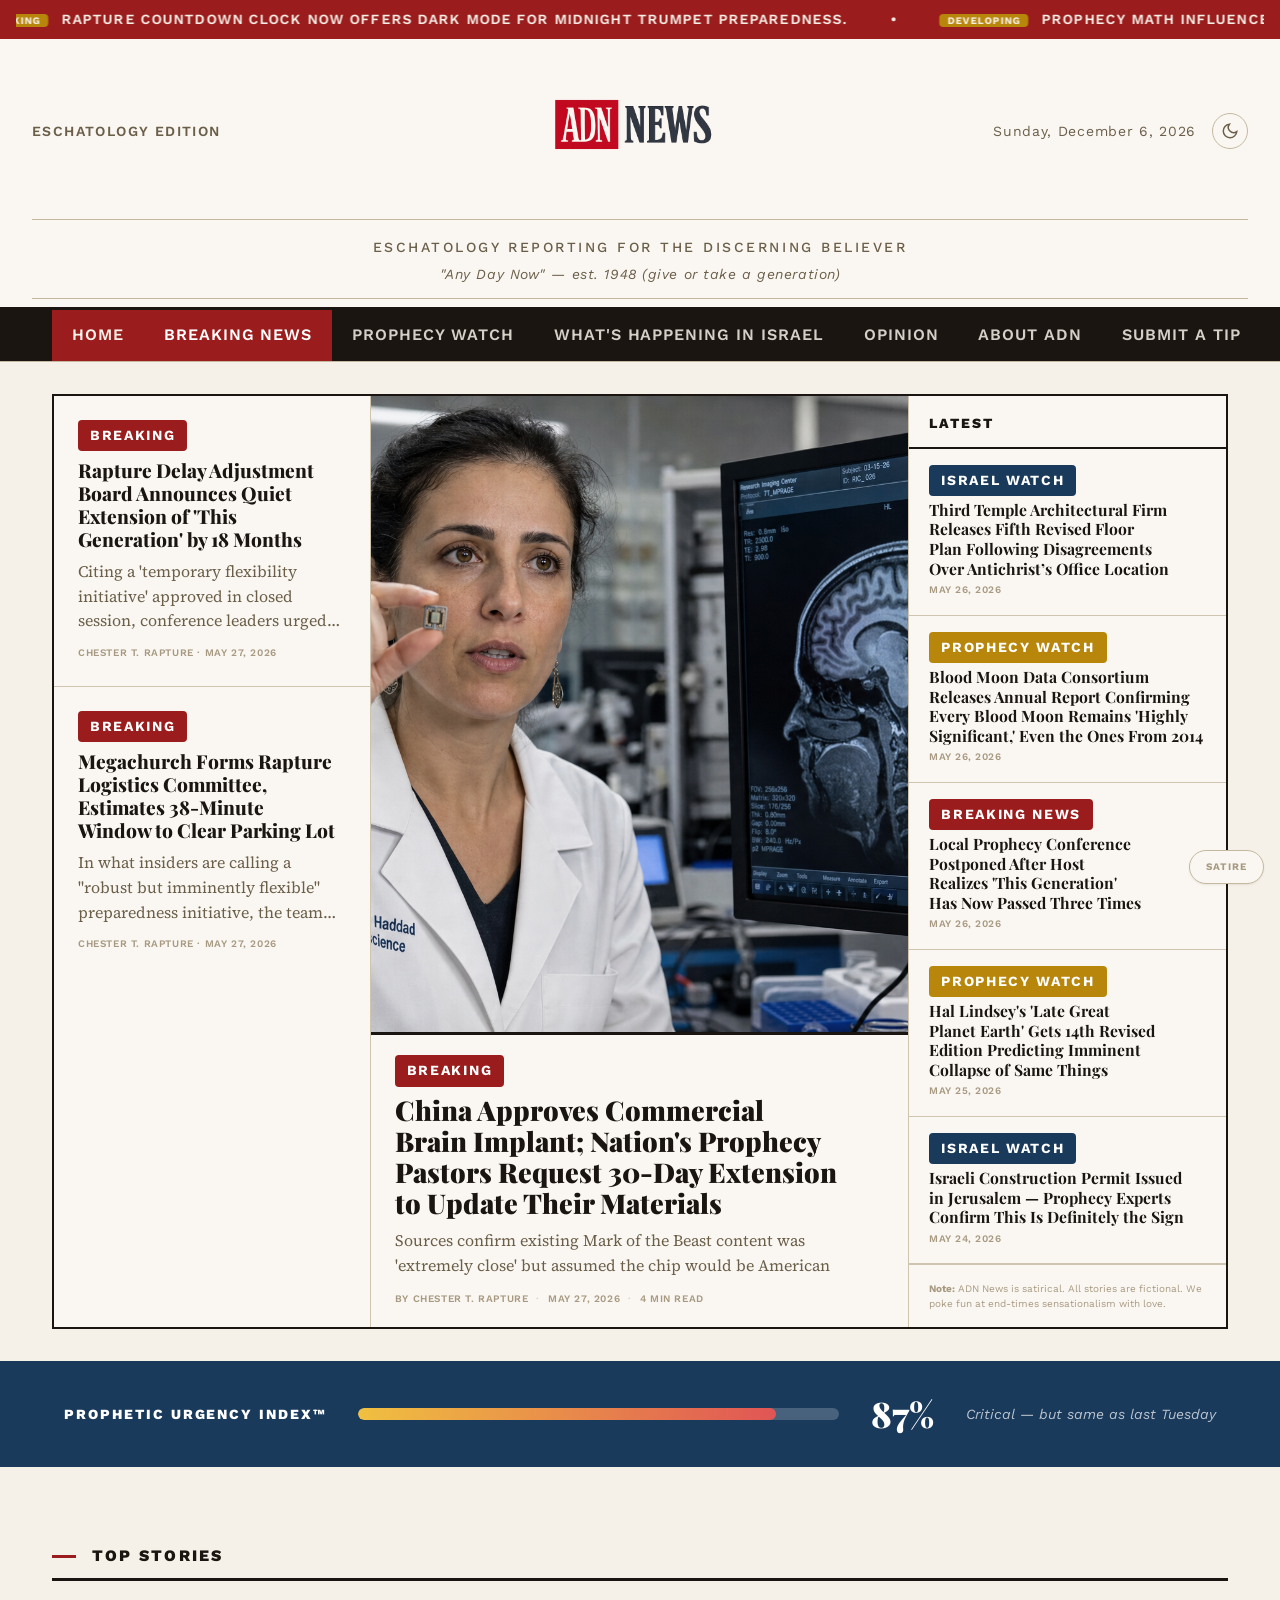
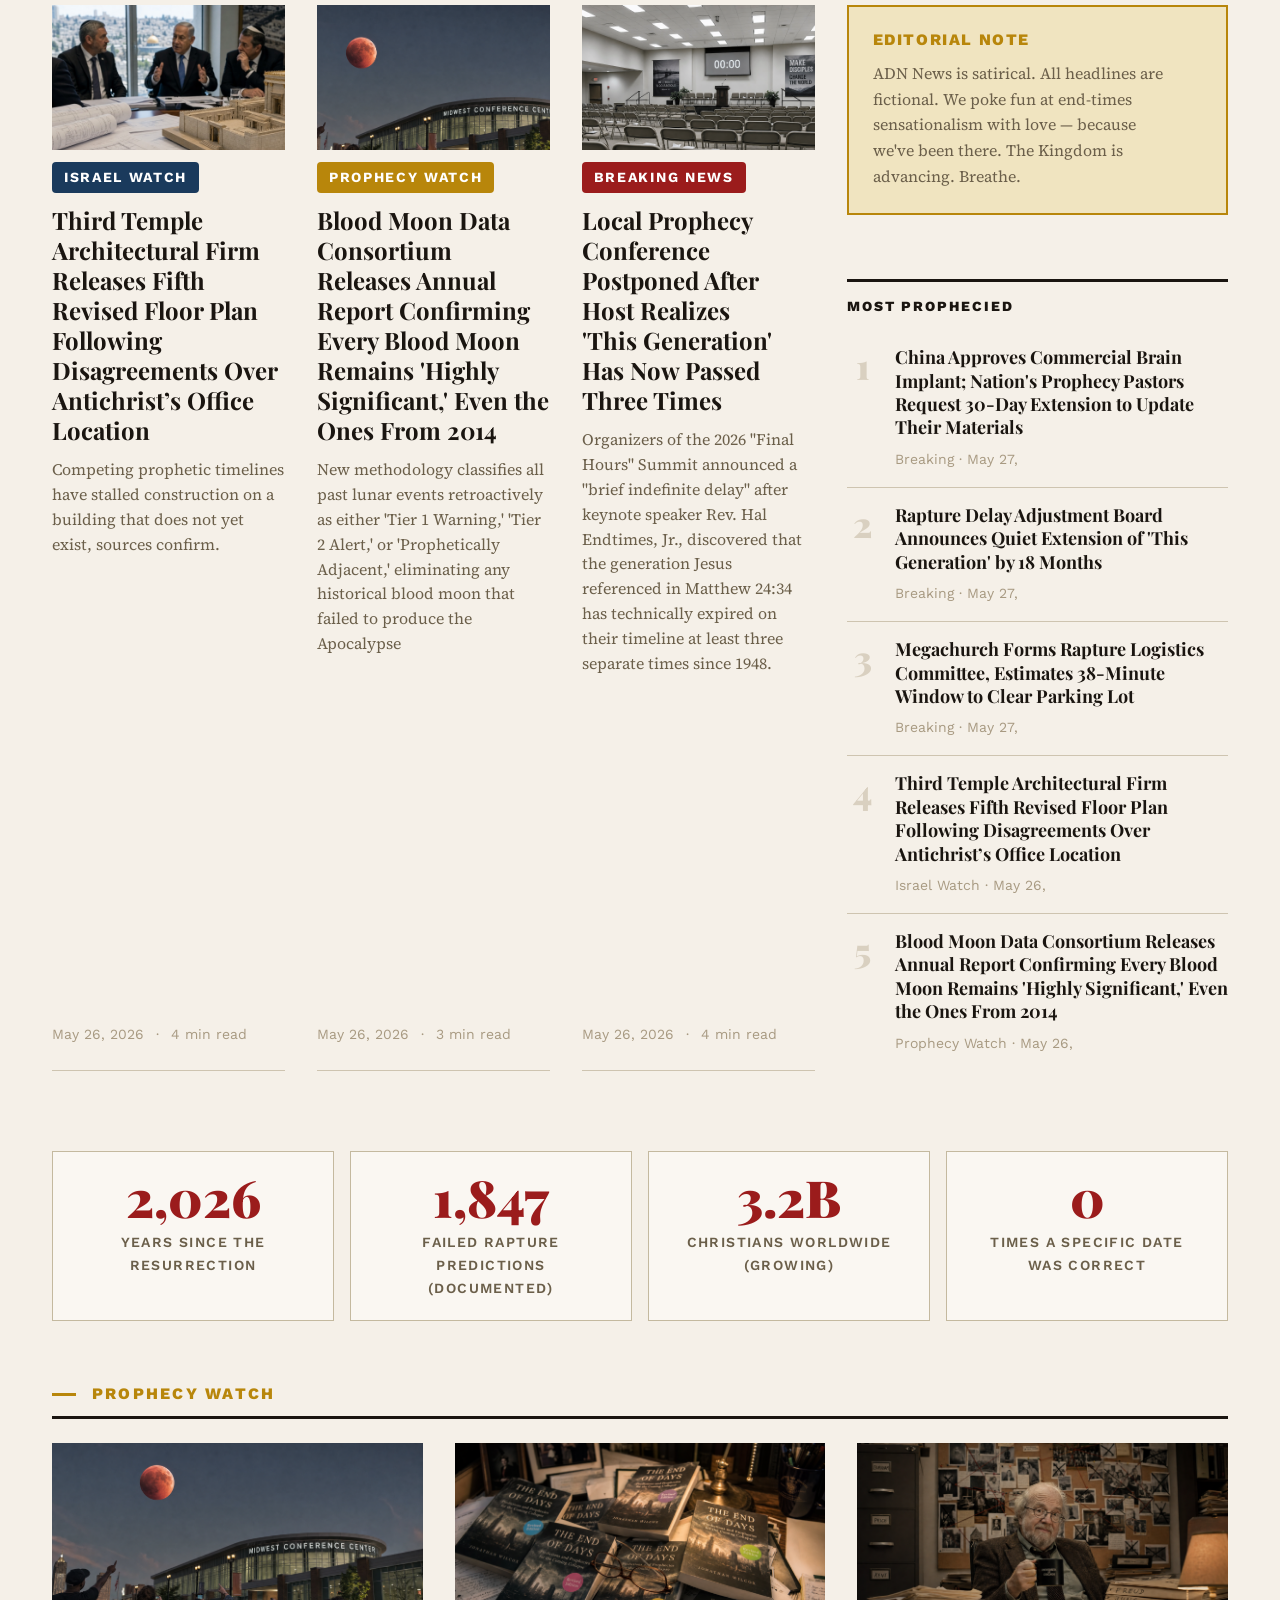
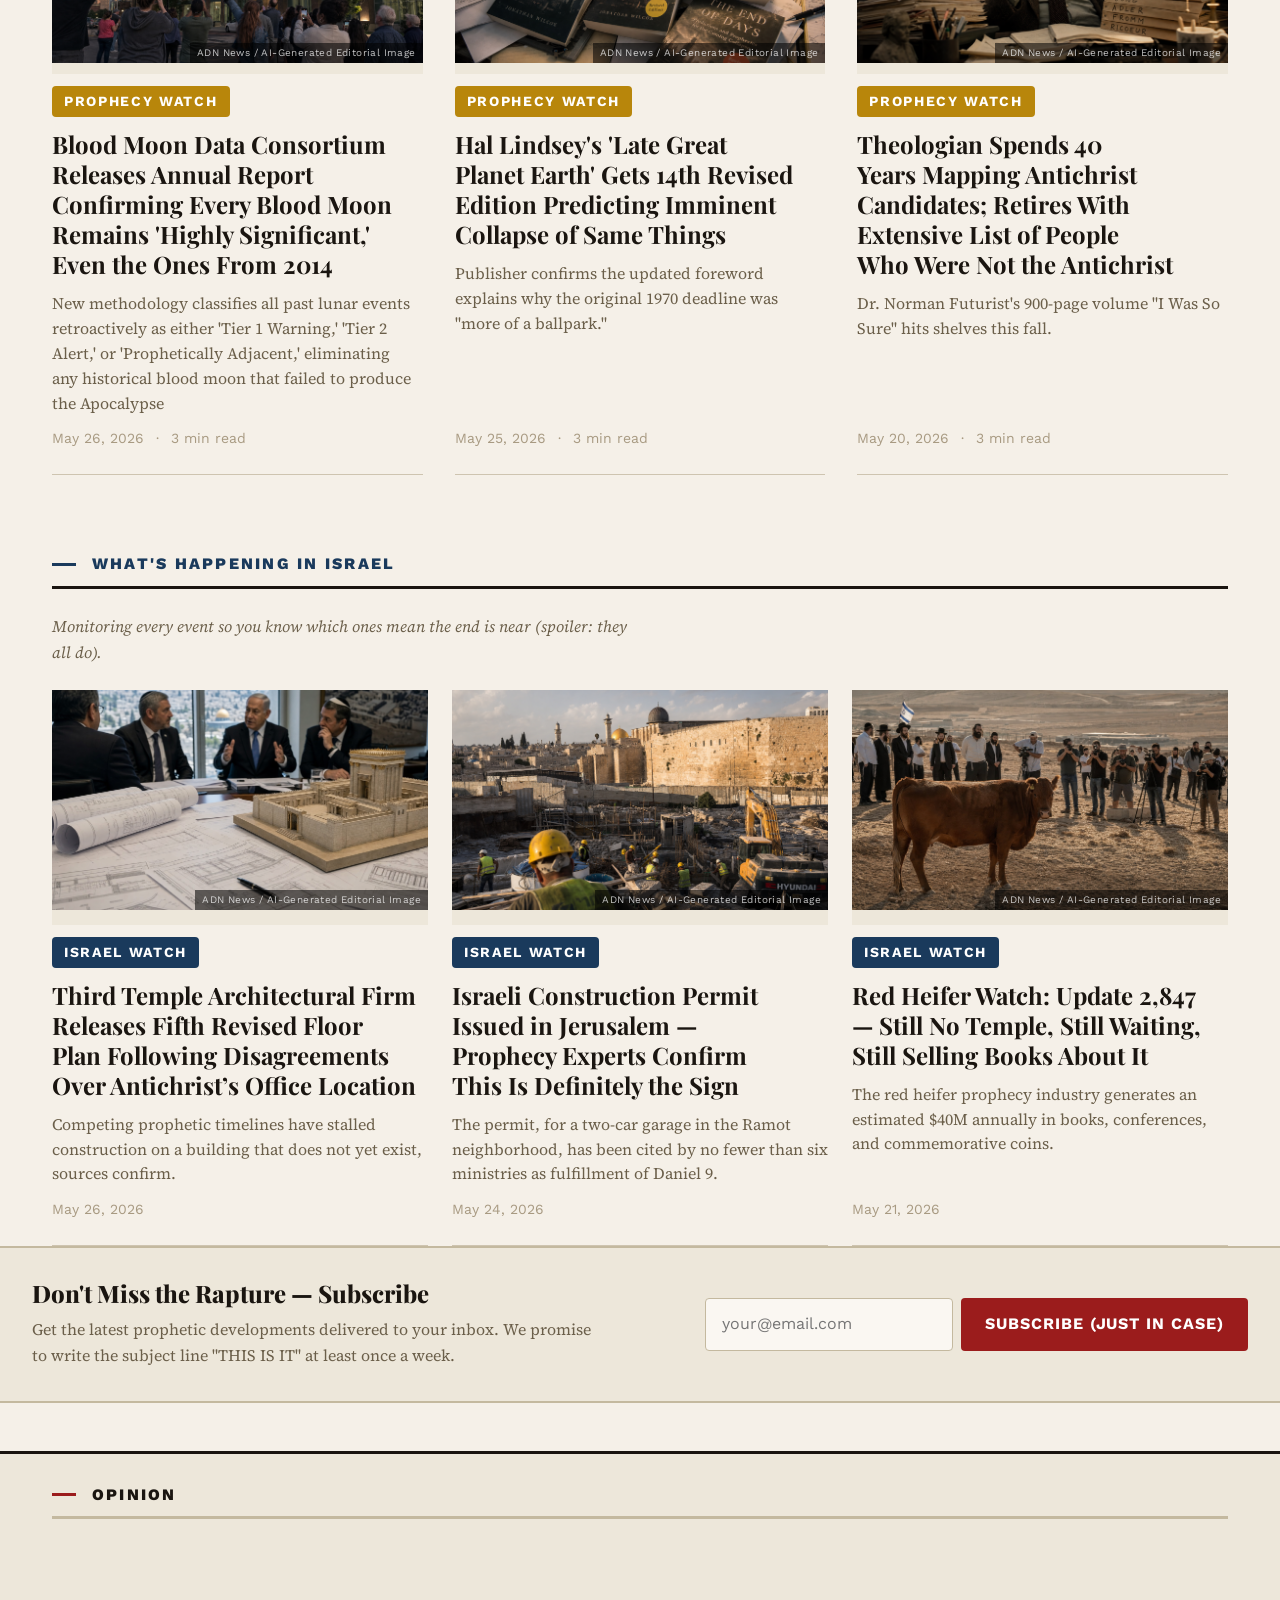
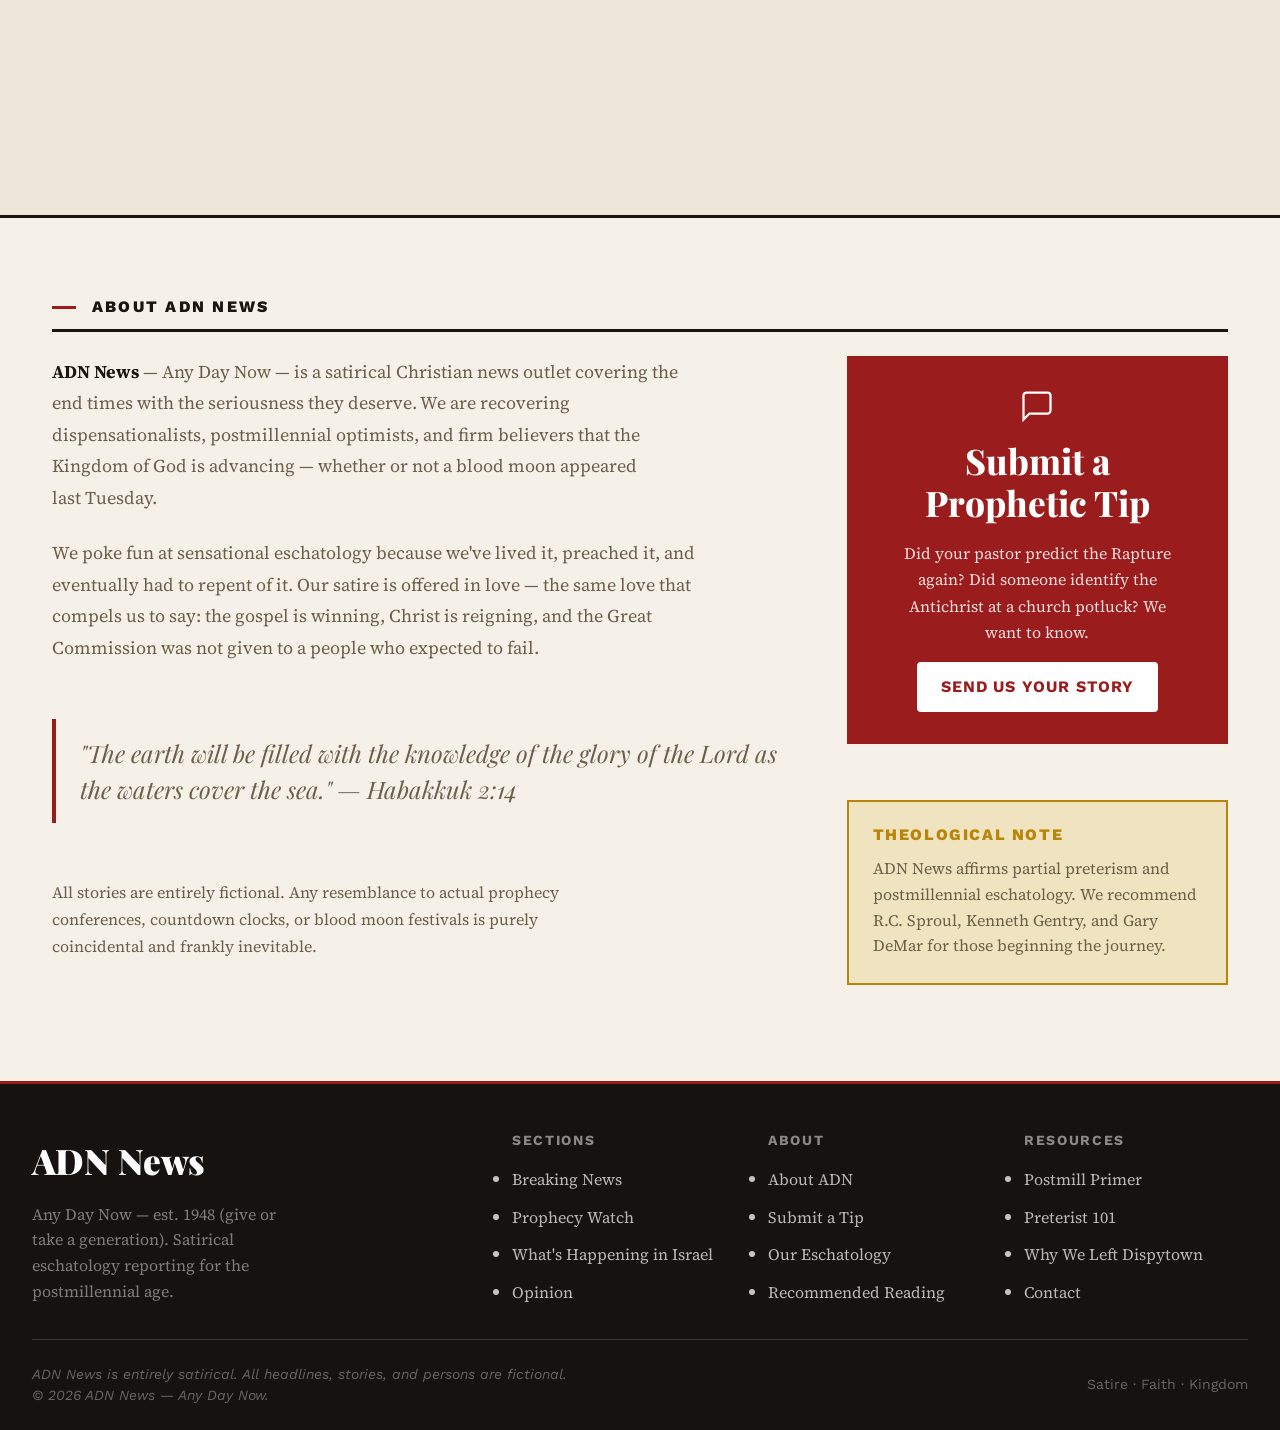
==== index.html @ 47524272 "Restore logo to full 160px height" ====
<!DOCTYPE html>
<html lang="en">
<head>
  <meta charset="UTF-8" />
  <meta name="viewport" content="width=device-width, initial-scale=1.0" />
  <title>ADN News — Eschatology Reporting for the Discerning Believer</title>
  <meta name="description" content="ADN News covers the latest end-times developments with the seriousness they deserve. Your source for prophetic breakthroughs, Rapture watch updates, and Kingdom progress reports." />
  <meta property="og:title" content="ADN News" />
  <meta property="og:description" content="Eschatology reporting for the discerning believer." />
  <meta property="og:type" content="website" />
  <link rel="preconnect" href="https://fonts.googleapis.com" />
  <link rel="preconnect" href="https://fonts.gstatic.com" crossorigin />
  <link href="https://fonts.googleapis.com/css2?family=Playfair+Display:ital,wght@0,700;0,800;0,900;1,700;1,800&family=Source+Serif+4:ital,wght@0,300;0,400;0,600;1,300;1,400&family=Work+Sans:wght@400;500;600;700;800&display=swap" rel="stylesheet" />
  <link rel="icon" type="image/x-icon" href="favicon.ico" />
  <link rel="icon" type="image/png" sizes="32x32" href="images/favicon-32.png" />
  <link rel="icon" type="image/png" sizes="192x192" href="images/favicon-192.png" />
  <link rel="stylesheet" href="css/base.css?v=8" />
  <link rel="stylesheet" href="css/style.css?v=8" />
  <style>
    .satire-watermark { position:fixed;bottom:var(--space-4);right:var(--space-4);background:var(--color-surface);border:1px solid var(--color-border);border-radius:var(--radius-full);padding:var(--space-2) var(--space-4);font-family:var(--font-sans);font-size:10px;font-weight:700;letter-spacing:0.1em;text-transform:uppercase;color:var(--color-text-faint);z-index:100;pointer-events:none;box-shadow:var(--shadow-sm); }
    .site-header.scrolled { box-shadow: var(--shadow-md); }
    .newsletter-strip { background:var(--color-surface-offset);border-top:2px solid var(--color-border);border-bottom:2px solid var(--color-border);padding:var(--space-8);margin-bottom:var(--space-12); }
    .newsletter-inner { max-width:var(--content-wide);margin:0 auto;display:flex;align-items:center;gap:var(--space-8);flex-wrap:wrap; }
    .newsletter-text { flex:1;min-width:200px; }
    .newsletter-text h3 { font-family:var(--font-display);font-size:var(--text-lg);font-weight:800;margin-bottom:var(--space-2); }
    .newsletter-text p { font-size:var(--text-sm);color:var(--color-text-muted); }
    .newsletter-form { display:flex;gap:var(--space-2);flex-wrap:wrap; }
    .newsletter-input { border:1px solid var(--color-border);background:var(--color-surface);color:var(--color-text);padding:var(--space-3) var(--space-4);font-family:var(--font-sans);font-size:var(--text-sm);min-width:min(220px,100%);border-radius:var(--radius-sm);flex:1; }
    .newsletter-btn { background:var(--color-primary);color:#fff;padding:var(--space-3) var(--space-6);font-family:var(--font-sans);font-size:var(--text-sm);font-weight:700;letter-spacing:0.06em;text-transform:uppercase;border-radius:var(--radius-sm);cursor:pointer;border:none;transition:background var(--transition-interactive); }
    .newsletter-btn:hover { background:var(--color-primary-hover); }
    .pull-quote { border-left:4px solid var(--color-primary);padding:var(--space-4) var(--space-6);margin:var(--space-8) 0;font-family:var(--font-display);font-size:var(--text-lg);font-style:italic;color:var(--color-text-muted);line-height:1.5; }
    .stat-row { display:grid;grid-template-columns:repeat(4,1fr);gap:var(--space-4);margin-bottom:var(--space-12); }
    .stat-box { border:1px solid var(--color-border);background:var(--color-surface);padding:var(--space-5) var(--space-6);text-align:center; }
    .stat-number { font-family:var(--font-display);font-size:var(--text-2xl);font-weight:900;color:var(--color-primary);line-height:1;margin-bottom:var(--space-2); }
    .stat-label { font-family:var(--font-sans);font-size:var(--text-xs);font-weight:600;letter-spacing:0.1em;text-transform:uppercase;color:var(--color-text-muted); }
    .avatar-initials { width:44px;height:44px;border-radius:50%;display:flex;align-items:center;justify-content:center;font-family:var(--font-display);font-weight:900;font-size:1.1rem;color:#fff;flex-shrink:0;border:2px solid var(--color-border); }
    @media(max-width:768px){.stat-row{grid-template-columns:1fr 1fr;}}
    @media(max-width:480px){.stat-row{grid-template-columns:1fr 1fr;} .stat-number{font-size:clamp(1.5rem,7vw,2.5rem);}}
    @media(max-width:360px){.stat-row{grid-template-columns:1fr;}}
    /* Newsletter mobile */
    @media(max-width:600px){
      .newsletter-inner{flex-direction:column;gap:var(--space-4);}
      .newsletter-form{flex-direction:column;width:100%;}
      .newsletter-input{min-width:unset;width:100%;}
      .newsletter-btn{width:100%;justify-content:center;text-align:center;}
    }
    /* Sidebar stacks below content on mobile */
    @media(max-width:768px){
      .content-grid-2col .sidebar{order:2;}
      .content-grid-2col > *:first-child{order:1;}
    }
    /* skeleton loaders */
    .skeleton { background: linear-gradient(90deg, var(--color-surface-offset) 25%, var(--color-surface-dynamic) 50%, var(--color-surface-offset) 75%); background-size: 200% 100%; animation: shimmer 1.5s infinite; border-radius: var(--radius-sm); }
    @keyframes shimmer { 0%{background-position:200% 0} 100%{background-position:-200% 0} }
  </style>
</head>
<body data-page="home">
<div class="satire-watermark">Satire</div>

<!-- Ticker -->
<div class="top-bar" role="banner" aria-hidden="true">
  <div class="top-bar-ticker">
    <div class="ticker-items"></div>
  </div>
</div>

<!-- Header -->
<header class="site-header" role="banner">
  <div class="masthead-inner">
    <div class="masthead-date-line">
      <span class="edition-label">Eschatology Edition</span>
      <a href="index.html" class="masthead-logo-link" aria-label="ADN News — Home">
        <img src="images/logo.png" alt="ADN News" class="site-logo-img" />
      </a>
      <div class="masthead-header-controls">
        <span class="masthead-live-date"></span>
        <button class="theme-toggle" data-theme-toggle aria-label="Toggle dark mode">
          <svg width="18" height="18" viewBox="0 0 24 24" fill="none" stroke="currentColor" stroke-width="2"><path d="M21 12.79A9 9 0 1 1 11.21 3 7 7 0 0 0 21 12.79z"/></svg>
        </button>
      </div>
    </div>
    <div class="masthead-tagline-row">
      <p class="site-subtitle">Eschatology Reporting for the Discerning Believer</p>
      <p class="site-tagline">"Any Day Now" — est. 1948 (give or take a generation)</p>
    </div>
  </div>
</header>

<nav class="primary-nav" aria-label="Main navigation">
  <div class="primary-nav-inner">
    <a href="index.html" class="nav-link active">Home</a>
    <a href="breaking.html" class="nav-link nav-highlight">Breaking News</a>
    <a href="prophecy-watch.html" class="nav-link">Prophecy Watch</a>
    <a href="israel.html" class="nav-link">What's Happening in Israel</a>
    <a href="#opinion" class="nav-link" data-smooth-scroll>Opinion</a>
    <a href="#about" class="nav-link" data-smooth-scroll>About ADN</a>
    <a href="contact.html" class="nav-link">Submit a Tip</a>
  </div>
</nav>

<main>
  <!-- ABOVE-FOLD FRONT PAGE -->
  <div class="page-wrap" style="padding-bottom:0;">
    <div class="front-page-grid fade-in">

      <!-- LEFT: 2 secondary stories (text-only, stacked) -->
      <div class="fp-left" id="fp-left">
        <div style="height:280px;" class="skeleton" id="fp-left-skeleton"></div>
      </div>

      <!-- CENTER: hero story with image -->
      <div class="fp-center" id="fp-center">
        <div style="height:520px;" class="skeleton" id="fp-center-skeleton"></div>
      </div>

      <!-- RIGHT: latest headlines list -->
      <div class="fp-right" id="fp-right">
        <div style="height:400px;" class="skeleton" id="fp-right-skeleton"></div>
      </div>

    </div>
  </div>

  <!-- PROPHECY METER -->
  <div class="prophecy-meter">
    <div class="prophecy-meter-inner">
      <span class="prophecy-meter-label">Prophetic Urgency Index™</span>
      <div class="meter-bar-wrap"><div class="meter-bar-fill" data-percent="87"></div></div>
      <span class="prophecy-meter-reading">87%</span>
      <span class="prophecy-meter-caption">Critical — but same as last Tuesday</span>
    </div>
  </div>

  <!-- TOP STORIES -->
  <div class="page-wrap" style="padding-bottom:0;">
    <div class="section-header"><div class="section-accent"></div><h2>Top Stories</h2></div>
    <div class="content-grid-2col fade-in">
      <div id="top-stories-grid" class="content-grid" style="margin-bottom:0;">
        <!-- dynamic -->
      </div>
      <aside class="sidebar">
        <div class="disclaimer-box">
          <h3>Editorial Note</h3>
          <p>ADN News is satirical. All headlines are fictional. We poke fun at end-times sensationalism with love — because we've been there. The Kingdom is advancing. Breathe.</p>
        </div>
        <div class="sidebar-widget">
          <h3>Most Prophecied</h3>
          <ol id="most-prophesied-list" role="list"><!-- dynamic --></ol>
        </div>
      </aside>
    </div>
  </div>

  <!-- STATS -->
  <div class="page-wrap" style="padding-top:var(--space-8);padding-bottom:0;">
    <div class="stat-row fade-in">
      <div class="stat-box"><div class="stat-number">2,026</div><div class="stat-label">Years Since the Resurrection</div></div>
      <div class="stat-box"><div class="stat-number">1,847</div><div class="stat-label">Failed Rapture Predictions (Documented)</div></div>
      <div class="stat-box"><div class="stat-number">3.2B</div><div class="stat-label">Christians Worldwide (Growing)</div></div>
      <div class="stat-box"><div class="stat-number">0</div><div class="stat-label">Times a Specific Date Was Correct</div></div>
    </div>
  </div>

  <!-- PROPHECY WATCH -->
  <div class="page-wrap" style="padding-top:var(--space-4);padding-bottom:0;">
    <div class="section-header">
      <div class="section-accent" style="background:var(--color-gold);"></div>
      <h2 style="color:var(--color-gold);">Prophecy Watch</h2>
    </div>
    <div id="prophecy-watch-grid" class="content-grid fade-in"><!-- dynamic --></div>
  </div>

  <!-- ISRAEL -->
  <section id="israel">
    <div class="page-wrap" style="padding-bottom:0;">
      <div class="section-header">
        <div class="section-accent" style="background:var(--color-blue);"></div>
        <h2 style="color:var(--color-blue);">What's Happening in Israel</h2>
      </div>
      <p style="font-size:var(--text-sm);color:var(--color-text-muted);margin-bottom:var(--space-6);font-style:italic;">Monitoring every event so you know which ones mean the end is near (spoiler: they all do).</p>
      <div id="israel-grid" class="israel-grid fade-in"><!-- dynamic --></div>
    </div>
  </section>

  <!-- NEWSLETTER -->
  <div class="newsletter-strip">
    <div class="newsletter-inner">
      <div class="newsletter-text">
        <h3>Don't Miss the Rapture — Subscribe</h3>
        <p>Get the latest prophetic developments delivered to your inbox. We promise to write the subject line "THIS IS IT" at least once a week.</p>
      </div>
      <form class="newsletter-form" id="newsletter-form" action="https://api.web3forms.com/submit" method="POST" target="newsletter-hidden-frame">
        <input type="hidden" name="access_key" value="829221c3-53d5-4f14-9e4f-9f8b8d41c41e" />
        <input type="hidden" name="subject" value="ADN News — New Subscriber" />
        <input type="hidden" name="redirect" value="false" />
        <input type="checkbox" name="botcheck" style="display:none;" tabindex="-1" autocomplete="off" />
        <input class="newsletter-input" type="email" name="email" id="newsletter-email" placeholder="your@email.com" aria-label="Email address" required />
        <button class="newsletter-btn" type="submit" id="newsletter-btn">Subscribe (Just In Case)</button>
      </form>
      <iframe name="newsletter-hidden-frame" style="display:none;"></iframe>
      <div id="newsletter-success" style="display:none; font-family:var(--font-sans); font-size:var(--text-sm); color:var(--color-text-muted); padding:var(--space-3) 0;">You're subscribed. We'll write the subject line "THIS IS IT" at least once a week.</div>
    </div>
  </div>

  <!-- OPINION -->
  <section id="opinion" style="scroll-margin-top: 16px;">
    <div class="opinion-strip">
      <div class="opinion-strip-inner">
        <div class="section-header" style="border-color:var(--color-border);">
          <div class="section-accent"></div><h2>Opinion</h2>
        </div>
        <div id="opinion-cards" class="opinion-cards fade-in"><!-- dynamic --></div>
      </div>
    </div>
  </section>

  <!-- ABOUT -->
  <section id="about" style="scroll-margin-top: 16px;">
    <div class="page-wrap" style="padding-bottom:0;">
      <div class="section-header"><div class="section-accent"></div><h2>About ADN News</h2></div>
      <div class="content-grid-2col fade-in" style="margin-bottom:var(--space-12);">
        <div style="display:flex;flex-direction:column;gap:var(--space-6);">
          <p style="font-size:var(--text-base);line-height:1.75;color:var(--color-text-muted);"><strong style="color:var(--color-text);">ADN News</strong> — Any Day Now — is a satirical Christian news outlet covering the end times with the seriousness they deserve. We are recovering dispensationalists, postmillennial optimists, and firm believers that the Kingdom of God is advancing — whether or not a blood moon appeared last Tuesday.</p>
          <p style="font-size:var(--text-base);line-height:1.75;color:var(--color-text-muted);">We poke fun at sensational eschatology because we've lived it, preached it, and eventually had to repent of it. Our satire is offered in love — the same love that compels us to say: the gospel is winning, Christ is reigning, and the Great Commission was not given to a people who expected to fail.</p>
          <div class="pull-quote">"The earth will be filled with the knowledge of the glory of the Lord as the waters cover the sea." — Habakkuk 2:14</div>
          <p style="font-size:var(--text-sm);line-height:1.7;color:var(--color-text-muted);">All stories are entirely fictional. Any resemblance to actual prophecy conferences, countdown clocks, or blood moon festivals is purely coincidental and frankly inevitable.</p>
        </div>
        <div class="sidebar">
          <div class="promo-unit" id="submit">
            <svg width="36" height="36" viewBox="0 0 24 24" fill="none" stroke="currentColor" stroke-width="1.5"><path d="M21 15a2 2 0 0 1-2 2H7l-4 4V5a2 2 0 0 1 2-2h14a2 2 0 0 1 2 2z"/></svg>
            <h3>Submit a Prophetic Tip</h3>
            <p>Did your pastor predict the Rapture again? Did someone identify the Antichrist at a church potluck? We want to know.</p>
            <a href="contact.html" class="promo-btn">Send Us Your Story</a>
          </div>
          <div class="disclaimer-box" style="margin-top:var(--space-6);">
            <h3>Theological Note</h3>
            <p>ADN News affirms partial preterism and postmillennial eschatology. We recommend R.C. Sproul, Kenneth Gentry, and Gary DeMar for those beginning the journey.</p>
          </div>
        </div>
      </div>
    </div>
  </section>
</main>

<footer class="site-footer">
  <div class="footer-inner">
    <div class="footer-top">
      <div class="footer-brand"><div class="footer-site-name">ADN News</div><p>Any Day Now — est. 1948 (give or take a generation). Satirical eschatology reporting for the postmillennial age.</p></div>
      <div class="footer-col"><h4>Sections</h4><ul><li><a href="breaking.html">Breaking News</a></li><li><a href="prophecy-watch.html">Prophecy Watch</a></li><li><a href="israel.html">What's Happening in Israel</a></li><li><a href="index.html#opinion">Opinion</a></li></ul></div>
      <div class="footer-col"><h4>About</h4><ul><li><a href="index.html#about">About ADN</a></li><li><a href="index.html#submit">Submit a Tip</a></li><li><a href="our-eschatology.html">Our Eschatology</a></li><li><a href="recommended-reading.html">Recommended Reading</a></li></ul></div>
      <div class="footer-col"><h4>Resources</h4><ul><li><a href="postmill-primer.html">Postmill Primer</a></li><li><a href="preterist-101.html">Preterist 101</a></li><li><a href="why-we-left-dispytown.html">Why We Left Dispytown</a></li><li><a href="contact.html">Contact</a></li></ul></div>
    </div>
    <div class="footer-bottom">
      <p class="footer-disclaimer">ADN News is entirely satirical. All headlines, stories, and persons are fictional. &copy; 2026 ADN News &mdash; Any Day Now.</p>
      <p>Satire &middot; Faith &middot; Kingdom</p>
    </div>
  </div>
</footer>
<script src="js/main.js?v=7"></script>
<script>
(function () {
  var form = document.getElementById('newsletter-form');
  if (!form) return;
  var submitted = false;
  // When the hidden iframe loads after form submit, show success
  var iframe = document.querySelector('iframe[name="newsletter-hidden-frame"]');
  if (iframe) {
    iframe.addEventListener('load', function () {
      if (!submitted) return;
      form.style.display = 'none';
      document.getElementById('newsletter-success').style.display = 'block';
    });
  }
  form.addEventListener('submit', function () {
    submitted = true;
  });
})();
</script>
<script>
// Smooth scroll for anchor nav links — waits for dynamic content to settle
document.querySelectorAll('[data-smooth-scroll]').forEach(function(link) {
  link.addEventListener('click', function(e) {
    var href = this.getAttribute('href');
    if (!href || href.charAt(0) !== '#') return;
    var target = document.querySelector(href);
    if (!target) return;
    e.preventDefault();
    setTimeout(function() {
      target.scrollIntoView({ behavior: 'smooth', block: 'start' });
    }, 50);
  });
});
</script>
</body>
</html>
---- css/base.css ----
/* base.css — Any Day Now */
*,
*::before,
*::after {
  box-sizing: border-box;
  margin: 0;
  padding: 0;
}

:root, [data-theme='light'] {
  /* Custom palette: aged newspaper + prophetic gold + blood red accent */
  --color-bg: #f5f0e8;
  --color-surface: #faf7f2;
  --color-surface-2: #fffef9;
  --color-surface-offset: #ede7da;
  --color-surface-offset-2: #e5ddd0;
  --color-surface-dynamic: #d9d0c0;
  --color-divider: #cec4b0;
  --color-border: #c4b99f;

  /* Text */
  --color-text: #1a1510;
  --color-text-muted: #6b5f4a;
  --color-text-faint: #a89a82;
  --color-text-inverse: #f5f0e8;

  /* Primary accent: newspaper red */
  --color-primary: #9b1c1c;
  --color-primary-hover: #7a1515;
  --color-primary-active: #5c0f0f;
  --color-primary-highlight: #e8cece;

  /* Gold accent for breaking news badges */
  --color-gold: #b8860b;
  --color-gold-hover: #966e09;
  --color-gold-highlight: #f0e4c0;

  /* Section accent: blue for "Kingdom Report" feel */
  --color-blue: #1a3a5c;
  --color-blue-hover: #122846;
  --color-blue-highlight: #c8d8e8;

  --radius-sm: 0.25rem;
  --radius-md: 0.375rem;
  --radius-lg: 0.5rem;
  --radius-xl: 0.75rem;
  --radius-full: 9999px;

  --transition-interactive: 180ms cubic-bezier(0.16, 1, 0.3, 1);

  --shadow-sm: 0 1px 2px rgba(26, 21, 16, 0.08);
  --shadow-md: 0 4px 12px rgba(26, 21, 16, 0.10);
  --shadow-lg: 0 12px 32px rgba(26, 21, 16, 0.14);

  --content-narrow: 640px;
  --content-default: 960px;
  --content-wide: 1240px;

  /* Type scale */
  --text-xs: clamp(0.75rem, 0.7rem + 0.25vw, 0.875rem);
  --text-sm: clamp(0.875rem, 0.8rem + 0.35vw, 1rem);
  --text-base: clamp(1rem, 0.95rem + 0.25vw, 1.125rem);
  --text-lg: clamp(1.125rem, 1rem + 0.75vw, 1.5rem);
  --text-xl: clamp(1.5rem, 1.2rem + 1.25vw, 2.25rem);
  --text-2xl: clamp(2rem, 1.2rem + 2.5vw, 3.5rem);
  --text-3xl: clamp(2.5rem, 1rem + 4vw, 5rem);
  --text-hero: clamp(3rem, 0.5rem + 7vw, 7rem);

  /* Spacing */
  --space-1: 0.25rem;
  --space-2: 0.5rem;
  --space-3: 0.75rem;
  --space-4: 1rem;
  --space-5: 1.25rem;
  --space-6: 1.5rem;
  --space-8: 2rem;
  --space-10: 2.5rem;
  --space-12: 3rem;
  --space-16: 4rem;
  --space-20: 5rem;
  --space-24: 6rem;
  --space-32: 8rem;

  --font-display: 'Playfair Display', 'Georgia', serif;
  --font-body: 'Source Serif 4', 'Georgia', serif;
  --font-sans: 'Work Sans', 'Helvetica Neue', sans-serif;
}

[data-theme='dark'] {
  --color-bg: #0e0c09;
  --color-surface: #141210;
  --color-surface-2: #1a1815;
  --color-surface-offset: #1f1c18;
  --color-surface-offset-2: #252118;
  --color-surface-dynamic: #2e2a22;
  --color-divider: #312d25;
  --color-border: #3d3829;
  --color-text: #d8d0c2;
  --color-text-muted: #8a7e68;
  --color-text-faint: #5a5245;
  --color-text-inverse: #1a1510;
  --color-primary: #e05555;
  --color-primary-hover: #c83a3a;
  --color-primary-active: #ab2525;
  --color-primary-highlight: #3d2020;
  --color-gold: #d4a017;
  --color-gold-hover: #b88810;
  --color-gold-highlight: #3a3010;
  --color-blue: #5b8fc2;
  --color-blue-hover: #4070a0;
  --color-blue-highlight: #1a2d3d;
  --shadow-sm: 0 1px 2px rgba(0, 0, 0, 0.3);
  --shadow-md: 0 4px 12px rgba(0, 0, 0, 0.4);
  --shadow-lg: 0 12px 32px rgba(0, 0, 0, 0.5);
}

@media (prefers-color-scheme: dark) {
  :root:not([data-theme]) {
    --color-bg: #0e0c09;
    --color-surface: #141210;
    --color-surface-2: #1a1815;
    --color-surface-offset: #1f1c18;
    --color-surface-offset-2: #252118;
    --color-surface-dynamic: #2e2a22;
    --color-divider: #312d25;
    --color-border: #3d3829;
    --color-text: #d8d0c2;
    --color-text-muted: #8a7e68;
    --color-text-faint: #5a5245;
    --color-text-inverse: #1a1510;
    --color-primary: #e05555;
    --color-primary-hover: #c83a3a;
    --color-primary-active: #ab2525;
    --color-primary-highlight: #3d2020;
    --color-gold: #d4a017;
    --color-gold-hover: #b88810;
    --color-gold-highlight: #3a3010;
    --color-blue: #5b8fc2;
    --color-blue-hover: #4070a0;
    --color-blue-highlight: #1a2d3d;
    --shadow-sm: 0 1px 2px rgba(0, 0, 0, 0.3);
    --shadow-md: 0 4px 12px rgba(0, 0, 0, 0.4);
    --shadow-lg: 0 12px 32px rgba(0, 0, 0, 0.5);
  }
}

html {
  -moz-text-size-adjust: none;
  -webkit-text-size-adjust: none;
  text-size-adjust: none;
  -webkit-font-smoothing: antialiased;
  -moz-osx-font-smoothing: grayscale;
  text-rendering: optimizeLegibility;
  scroll-behavior: smooth;
  hanging-punctuation: first last;
  scroll-padding-top: var(--space-16);
}

body {
  min-height: 100dvh;
  line-height: 1.65;
  font-family: var(--font-body);
  font-size: var(--text-base);
  color: var(--color-text);
  background-color: var(--color-bg);
}

img, picture, video, canvas, svg {
  display: block;
  max-width: 100%;
  height: auto;
}

ul[role='list'], ol[role='list'] { list-style: none; }
input, button, textarea, select { font: inherit; color: inherit; }
h1, h2, h3, h4, h5, h6 { text-wrap: balance; line-height: 1.15; font-family: var(--font-display); }
p, li, figcaption { text-wrap: pretty; max-width: 72ch; }

a { color: inherit; text-decoration: none; }
a:hover { color: var(--color-primary); }

::selection { background: rgba(155, 28, 28, 0.18); color: var(--color-text); }
:focus-visible { outline: 2px solid var(--color-primary); outline-offset: 3px; border-radius: var(--radius-sm); }

@media (prefers-reduced-motion: reduce) {
  *, *::before, *::after {
    animation-duration: 0.01ms !important;
    animation-iteration-count: 1 !important;
    transition-duration: 0.01ms !important;
    scroll-behavior: auto !important;
  }
}

button { cursor: pointer; background: none; border: none; }

/* Touch target minimum size for interactive elements on mobile */
@media (max-width: 768px) {
  /* Theme toggle button needs tap area */
  .theme-toggle {
    min-height: 44px;
    min-width: 44px;
  }
  /* Nav links */
  .nav-link {
    min-height: 44px;
    display: inline-flex;
    align-items: center;
  }
}
table { border-collapse: collapse; width: 100%; }

a, button, [role='button'], [role='link'], input, textarea, select {
  transition: color var(--transition-interactive), background var(--transition-interactive), border-color var(--transition-interactive), box-shadow var(--transition-interactive);
}

.sr-only {
  position: absolute; width: 1px; height: 1px; padding: 0; margin: -1px;
  overflow: hidden; clip: rect(0, 0, 0, 0); white-space: nowrap; border-width: 0;
}
---- css/style.css ----
/* style.css — Any Day Now: Satirical Eschatology News */

/* ============================================================
   MASTHEAD / TOP BAR
   ============================================================ */

.top-bar {
  background: var(--color-primary);
  color: var(--color-text-inverse);
  padding: var(--space-2) var(--space-4);
  display: flex;
  justify-content: center;
  align-items: center;
  gap: var(--space-8);
  font-family: var(--font-sans);
  font-size: var(--text-xs);
  font-weight: 600;
  letter-spacing: 0.08em;
  text-transform: uppercase;
  overflow: hidden;
}

.top-bar-ticker {
  display: flex;
  gap: var(--space-8);
  overflow: hidden;
  white-space: nowrap;
}

.ticker-label {
  background: var(--color-gold);
  color: var(--color-text-inverse);
  padding: 1px var(--space-2);
  border-radius: var(--radius-sm);
  font-size: 10px;
  letter-spacing: 0.1em;
  font-weight: 700;
  margin-right: var(--space-2);
  flex-shrink: 0;
}

.ticker-items {
  display: flex;
  gap: var(--space-8);
  /* animation driven by JS rAF for seamless looping */
}

/* ============================================================
   SITE HEADER / MASTHEAD
   ============================================================ */

.site-header {
  background: var(--color-surface);
  border-bottom: 3px solid var(--color-text);
  padding: var(--space-3) var(--space-8) var(--space-2);
}

.masthead-inner {
  max-width: var(--content-wide);
  margin: 0 auto;
  display: flex;
  flex-direction: column;
  gap: 0;
}

/* Top row: Edition label LEFT | Logo CENTER | Date + controls RIGHT */
.masthead-date-line {
  display: grid;
  grid-template-columns: 1fr auto 1fr;
  align-items: center;
  width: 100%;
  font-family: var(--font-sans);
  font-size: var(--text-xs);
  color: var(--color-text-muted);
  letter-spacing: 0.05em;
  padding-bottom: var(--space-2);
  border-bottom: 1px solid var(--color-border);
}

.masthead-date-line .edition-label {
  font-weight: 600;
  text-transform: uppercase;
  letter-spacing: 0.1em;
  justify-self: start;
}

.masthead-date-line .masthead-live-date {
  justify-self: end;
}

.masthead-header-controls {
  display: flex;
  align-items: center;
  justify-content: flex-end;
  gap: var(--space-4);
}

/* Logo centered in the 3-column date-line grid */
.masthead-logo-link {
  display: flex;
  justify-content: center;
  align-items: center;
}

/* Subtitle + tagline row below the date line */
.masthead-tagline-row {
  display: flex;
  flex-direction: column;
  align-items: center;
  padding: var(--space-2) 0 var(--space-1);
  border-bottom: 1px solid var(--color-border);
  gap: 2px;
}

/* Legacy — kept so any other pages using .site-nameplate don't break */
.site-nameplate {
  display: flex;
  flex-direction: column;
  align-items: center;
  gap: var(--space-1);
}

.site-title {
  font-family: var(--font-display);
  font-size: var(--text-3xl);
  font-weight: 900;
  letter-spacing: -0.02em;
  color: var(--color-text);
  line-height: 1;
  text-align: center;
}

/* Image logo */
.site-logo-img {
  height: 160px;
  width: auto;
  display: block;
}

/* Dark mode logo swap is handled by JS (updateLogos in main.js) — no CSS filter needed */

/* Editorial image attribution caption */
.img-attribution {
  position: absolute;
  bottom: 0;
  right: 0;
  background: rgba(0,0,0,0.55);
  color: rgba(255,255,255,0.75);
  font-family: var(--font-sans);
  font-size: 10px;
  letter-spacing: 0.04em;
  padding: 3px 7px;
  pointer-events: none;
  line-height: 1.4;
}

@media (max-width: 768px) {
  .site-logo-img { height: 120px; }
}
@media (max-width: 480px) {
  .site-logo-img { height: 90px; }
}

.site-subtitle {
  font-family: var(--font-sans);
  font-size: var(--text-xs);
  font-weight: 500;
  letter-spacing: 0.18em;
  text-transform: uppercase;
  color: var(--color-text-muted);
  text-align: center;
  padding-top: var(--space-2);
  padding-bottom: 0;
}

.site-tagline {
  font-family: var(--font-sans);
  font-size: var(--text-xs);
  font-style: italic;
  color: var(--color-text-muted);
  letter-spacing: 0.04em;
  margin-top: 2px;
  margin-bottom: var(--space-2);
  text-align: center;
}

/* Dark mode toggle */
.theme-toggle {
  width: 36px;
  height: 36px;
  display: flex;
  align-items: center;
  justify-content: center;
  border-radius: var(--radius-full);
  color: var(--color-text-muted);
  border: 1px solid var(--color-border);
  background: var(--color-surface);
}

.theme-toggle:hover {
  background: var(--color-surface-offset);
  color: var(--color-text);
}

/* ============================================================
   PRIMARY NAVIGATION
   ============================================================ */

.primary-nav {
  background: var(--color-text);
  color: var(--color-text-inverse);
  border-bottom: 1px solid var(--color-border);
}

.primary-nav-inner {
  max-width: var(--content-wide);
  margin: 0 auto;
  display: flex;
  align-items: center;
  gap: 0;
  padding: 0 var(--space-8);
  overflow-x: auto;
  scrollbar-width: none;
}

.primary-nav-inner::-webkit-scrollbar { display: none; }

.nav-link {
  font-family: var(--font-sans);
  font-size: var(--text-sm);
  font-weight: 600;
  letter-spacing: 0.06em;
  text-transform: uppercase;
  color: var(--color-text-inverse);
  padding: var(--space-3) var(--space-5);
  white-space: nowrap;
  position: relative;
  transition: background var(--transition-interactive), color var(--transition-interactive);
  opacity: 0.85;
}

.nav-link:hover {
  background: rgba(255,255,255,0.12);
  color: var(--color-text-inverse);
  opacity: 1;
}

.nav-link.active {
  background: var(--color-primary);
  color: var(--color-text-inverse);
  opacity: 1;
}

.nav-link.nav-highlight {
  background: var(--color-primary);
  color: #fff;
  opacity: 1;
}

/* ============================================================
   LAYOUT CONTAINERS
   ============================================================ */

.page-wrap {
  max-width: var(--content-wide);
  margin: 0 auto;
  padding: var(--space-8) var(--space-8);
}

@media (max-width: 768px) {
  .page-wrap { padding: var(--space-6) var(--space-4); }
}

/* ============================================================
   FRONT PAGE — 3-COLUMN ABOVE-THE-FOLD GRID
   ============================================================ */

.front-page-grid {
  display: grid;
  grid-template-columns: 1fr 1.7fr 1fr;
  gap: 0;
  border: 2px solid var(--color-text);
  margin-bottom: var(--space-8);
  background: var(--color-surface);
  min-height: 520px;
}

/* LEFT COLUMN */
.fp-left {
  display: flex;
  flex-direction: column;
  border-right: 1px solid var(--color-divider);
  padding: 0;
  overflow: hidden;
}

.fp-secondary {
  display: flex;
  flex-direction: column;
  gap: var(--space-2);
  padding: var(--space-6);
  cursor: pointer;
  transition: background var(--transition-interactive);
}

.fp-secondary:hover {
  background: var(--color-surface-offset);
}

.fp-secondary-headline {
  font-family: var(--font-display);
  font-size: clamp(1rem, 0.8rem + 0.8vw, 1.2rem);
  font-weight: 800;
  line-height: 1.2;
  color: var(--color-text);
}

.fp-secondary-headline a:hover { color: var(--color-primary); }

.fp-secondary-deck {
  font-family: var(--font-body);
  font-size: var(--text-sm);
  color: var(--color-text-muted);
  line-height: 1.55;
  display: -webkit-box;
  -webkit-line-clamp: 3;
  -webkit-box-orient: vertical;
  overflow: hidden;
}

.fp-secondary-meta {
  font-family: var(--font-sans);
  font-size: 10px;
  font-weight: 600;
  letter-spacing: 0.06em;
  color: var(--color-text-faint);
  text-transform: uppercase;
  margin-top: var(--space-1);
}

.fp-divider {
  border: none;
  border-top: 1px solid var(--color-divider);
  margin: 0;
}

/* CENTER COLUMN — HERO */
.fp-center {
  border-right: 1px solid var(--color-divider);
  overflow: hidden;
  position: relative;
  background: #111;
}

.fp-hero-link {
  display: flex;
  flex-direction: column;
  height: 100%;
  text-decoration: none;
  color: inherit;
}

.fp-hero-image {
  flex: 1;
  position: relative;
  overflow: hidden;
  min-height: 300px;
}

.fp-hero-image img {
  position: absolute;
  inset: 0;
  width: 100%;
  height: 100%;
  object-fit: cover;
  display: block;
  transition: transform 0.5s cubic-bezier(0.16, 1, 0.3, 1);
}

.fp-hero-link:hover .fp-hero-image img {
  transform: scale(1.03);
}

.fp-hero-content {
  background: var(--color-surface);
  padding: var(--space-5) var(--space-6);
  border-top: 3px solid var(--color-text);
  display: flex;
  flex-direction: column;
  gap: var(--space-2);
}

.fp-hero-headline {
  font-family: var(--font-display);
  font-size: clamp(1.15rem, 0.9rem + 1.2vw, 1.7rem);
  font-weight: 900;
  line-height: 1.15;
  color: var(--color-text);
}

.fp-hero-link:hover .fp-hero-headline { color: var(--color-primary); }

.fp-hero-deck {
  font-family: var(--font-body);
  font-size: var(--text-sm);
  color: var(--color-text-muted);
  line-height: 1.6;
  display: -webkit-box;
  -webkit-line-clamp: 2;
  -webkit-box-orient: vertical;
  overflow: hidden;
}

.fp-hero-meta {
  display: flex;
  align-items: center;
  gap: var(--space-2);
  font-family: var(--font-sans);
  font-size: 10px;
  font-weight: 600;
  letter-spacing: 0.06em;
  color: var(--color-text-faint);
  text-transform: uppercase;
  margin-top: var(--space-1);
}

.fp-hero-meta-sep { opacity: 0.4; }

/* RIGHT COLUMN */
.fp-right {
  display: flex;
  flex-direction: column;
  overflow: hidden;
}

.fp-latest-header {
  font-family: var(--font-sans);
  font-size: var(--text-xs);
  font-weight: 800;
  letter-spacing: 0.14em;
  text-transform: uppercase;
  padding: var(--space-4) var(--space-5) var(--space-3);
  border-bottom: 2px solid var(--color-text);
  color: var(--color-text);
}

.fp-latest-list {
  list-style: none;
  padding: 0;
  margin: 0;
  flex: 1;
  overflow: hidden;
}

.fp-latest-item {
  display: flex;
  flex-direction: column;
  gap: var(--space-1);
  padding: var(--space-4) var(--space-5);
  border-bottom: 1px solid var(--color-divider);
  cursor: pointer;
  transition: background var(--transition-interactive);
}

.fp-latest-item:hover {
  background: var(--color-surface-offset);
}

.fp-latest-headline {
  font-family: var(--font-display);
  font-size: clamp(0.82rem, 0.7rem + 0.4vw, 0.98rem);
  font-weight: 700;
  line-height: 1.25;
  color: var(--color-text);
  margin: 0;
}

.fp-latest-headline a:hover { color: var(--color-primary); }

.fp-latest-meta {
  font-family: var(--font-sans);
  font-size: 10px;
  color: var(--color-text-faint);
  font-weight: 600;
  letter-spacing: 0.05em;
  text-transform: uppercase;
}

.fp-editorial-note {
  font-family: var(--font-sans);
  font-size: 10px;
  color: var(--color-text-faint);
  padding: var(--space-4) var(--space-5);
  border-top: 1px solid var(--color-divider);
  line-height: 1.5;
  margin-top: auto;
}

.fp-badge {
  font-size: 9px;
  padding: 1px var(--space-2);
  letter-spacing: 0.1em;
}

/* RESPONSIVE — collapse to single column stack on mobile */
@media (max-width: 900px) {
  .front-page-grid {
    grid-template-columns: 1fr;
    min-height: auto;
  }
  .fp-left {
    border-right: none;
    border-bottom: 1px solid var(--color-divider);
  }
  .fp-center {
    border-right: none;
    border-bottom: 1px solid var(--color-divider);
  }
  .fp-hero-image {
    min-height: 240px;
  }
  .fp-right {
    border-bottom: 1px solid var(--color-divider);
  }
}

@media (min-width: 901px) and (max-width: 1100px) {
  .front-page-grid {
    grid-template-columns: 1fr 1.5fr 1fr;
  }
}

/* ============================================================
   FEATURED HERO STORY (legacy — kept for article page use)
   ============================================================ */

.hero-story {
  display: grid;
  grid-template-columns: 1fr 1fr;
  gap: 0;
  border: 2px solid var(--color-text);
  margin-bottom: var(--space-8);
  background: var(--color-surface);
  overflow: hidden;
}

.hero-story-image {
  position: relative;
  overflow: hidden;
  min-height: 420px;
}

.hero-story-image img {
  position: absolute;
  inset: 0;
  width: 100%;
  height: 100%;
  object-fit: cover;
  transition: transform 0.5s cubic-bezier(0.16, 1, 0.3, 1);
}

.hero-story:hover .hero-story-image img {
  transform: scale(1.03);
}

.hero-story-content {
  padding: var(--space-8) var(--space-8);
  display: flex;
  flex-direction: column;
  justify-content: center;
  gap: var(--space-3);
  border-left: 2px solid var(--color-text);
  overflow: hidden;
}

.category-badge {
  display: inline-flex;
  align-items: center;
  gap: var(--space-2);
  font-family: var(--font-sans);
  font-size: var(--text-xs);
  font-weight: 700;
  letter-spacing: 0.12em;
  text-transform: uppercase;
  padding: var(--space-1) var(--space-3);
  border-radius: var(--radius-sm);
  width: fit-content;
}

.badge-breaking {
  background: var(--color-primary);
  color: #fff;
}

.badge-prophecy {
  background: var(--color-gold);
  color: #fff;
}

.badge-israel {
  background: var(--color-blue);
  color: #fff;
}

.badge-opinion {
  background: var(--color-text-muted);
  color: #fff;
}

.hero-headline {
  font-family: var(--font-display);
  font-size: clamp(1.4rem, 1rem + 1.8vw, 2.2rem);
  font-weight: 800;
  line-height: 1.15;
  color: var(--color-text);
}

.hero-headline a:hover { color: var(--color-primary); }

.hero-deck {
  font-family: var(--font-body);
  font-size: var(--text-base);
  color: var(--color-text-muted);
  line-height: 1.65;
  max-width: 56ch;
}

.story-meta {
  display: flex;
  align-items: center;
  gap: var(--space-4);
  font-family: var(--font-sans);
  font-size: var(--text-xs);
  color: var(--color-text-faint);
}

.story-meta .author { color: var(--color-primary); font-weight: 600; }
.story-meta .divider { opacity: 0.4; }

.read-more-btn {
  display: inline-flex;
  align-items: center;
  gap: var(--space-2);
  font-family: var(--font-sans);
  font-size: var(--text-sm);
  font-weight: 700;
  letter-spacing: 0.06em;
  text-transform: uppercase;
  color: var(--color-primary);
  padding: var(--space-3) 0;
  border-bottom: 2px solid var(--color-primary);
  width: fit-content;
  margin-top: var(--space-2);
}

.read-more-btn:hover {
  gap: var(--space-3);
  color: var(--color-primary-hover);
  border-color: var(--color-primary-hover);
}

/* ============================================================
   SECTION DIVIDERS
   ============================================================ */

.section-header {
  display: flex;
  align-items: center;
  gap: var(--space-4);
  margin-bottom: var(--space-6);
  padding-bottom: var(--space-3);
  border-bottom: 3px solid var(--color-text);
}

.section-header h2 {
  font-family: var(--font-sans);
  font-size: var(--text-sm);
  font-weight: 800;
  letter-spacing: 0.14em;
  text-transform: uppercase;
  color: var(--color-text);
}

.section-header .section-accent {
  width: 24px;
  height: 3px;
  background: var(--color-primary);
}

/* ============================================================
   MAIN CONTENT GRID
   ============================================================ */

.content-grid {
  display: grid;
  grid-template-columns: 1fr 1fr 1fr;
  gap: var(--space-8);
  margin-bottom: var(--space-12);
}

.content-grid-2col {
  display: grid;
  grid-template-columns: 2fr 1fr;
  gap: var(--space-8);
  margin-bottom: var(--space-12);
}

/* ============================================================
   STORY CARDS
   ============================================================ */

.story-card {
  display: flex;
  flex-direction: column;
  gap: var(--space-3);
  padding-bottom: var(--space-6);
  border-bottom: 1px solid var(--color-divider);
  cursor: pointer;
}

.story-card:hover .story-card-headline {
  color: var(--color-primary);
}

.story-card-image {
  overflow: hidden;
  border-radius: 0;
  aspect-ratio: 16/10;
  background: var(--color-surface-offset);
}

.story-card-image img {
  width: 100%;
  height: 100%;
  object-fit: cover;
  transition: transform 0.4s cubic-bezier(0.16, 1, 0.3, 1);
}

.story-card:hover .story-card-image img {
  transform: scale(1.04);
}

.story-card-headline {
  font-family: var(--font-display);
  font-size: var(--text-lg);
  font-weight: 700;
  line-height: 1.25;
  color: var(--color-text);
  transition: color var(--transition-interactive);
}

.story-card-deck {
  font-size: var(--text-sm);
  color: var(--color-text-muted);
  line-height: 1.55;
}

.story-card-meta {
  display: flex;
  align-items: center;
  gap: var(--space-3);
  font-family: var(--font-sans);
  font-size: var(--text-xs);
  color: var(--color-text-faint);
  margin-top: auto;
}

/* Ensure images never overflow their containers on mobile */
@media (max-width: 480px) {
  .story-card-image { aspect-ratio: 16/9; }
  .img-attribution { font-size: 9px; padding: 2px 5px; }
}

/* Compact list-style story card (for sidebar) */
.story-list-item {
  display: flex;
  gap: var(--space-4);
  padding: var(--space-4) 0;
  border-bottom: 1px solid var(--color-divider);
  cursor: pointer;
}

.story-list-item:last-child { border-bottom: none; }

.story-list-item:hover .story-list-headline { color: var(--color-primary); }

.story-list-num {
  font-family: var(--font-display);
  font-size: var(--text-xl);
  font-weight: 900;
  color: var(--color-surface-dynamic);
  line-height: 1;
  flex-shrink: 0;
  width: 2rem;
  text-align: center;
  margin-top: 2px;
}

.story-list-content { display: flex; flex-direction: column; gap: var(--space-2); }

.story-list-headline {
  font-family: var(--font-display);
  font-size: var(--text-base);
  font-weight: 700;
  line-height: 1.3;
  transition: color var(--transition-interactive);
}

.story-list-meta {
  font-family: var(--font-sans);
  font-size: var(--text-xs);
  color: var(--color-text-faint);
}

/* ============================================================
   OPINION / EDITORIAL STRIP
   ============================================================ */

.opinion-strip {
  background: var(--color-surface-offset);
  border-top: 3px solid var(--color-text);
  border-bottom: 3px solid var(--color-text);
  padding: var(--space-8) 0;
  margin-bottom: var(--space-12);
}

.opinion-strip-inner {
  max-width: var(--content-wide);
  margin: 0 auto;
  padding: 0 var(--space-8);
}

.opinion-cards {
  display: grid;
  grid-template-columns: repeat(3, 1fr);
  gap: var(--space-8);
  margin-top: var(--space-6);
}

.opinion-card {
  display: flex;
  flex-direction: column;
  gap: var(--space-3);
  cursor: pointer;
}

.opinion-card:hover .opinion-card-headline { color: var(--color-primary); }

.opinion-author-line {
  display: flex;
  align-items: center;
  gap: var(--space-3);
}

.opinion-author-avatar {
  width: 44px;
  height: 44px;
  border-radius: var(--radius-full);
  background: var(--color-surface-dynamic);
  overflow: hidden;
  flex-shrink: 0;
  border: 2px solid var(--color-border);
}

.opinion-author-avatar img {
  width: 100%;
  height: 100%;
  object-fit: cover;
}

.opinion-author-name {
  font-family: var(--font-sans);
  font-size: var(--text-sm);
  font-weight: 700;
  color: var(--color-text);
}

.opinion-author-title {
  font-family: var(--font-sans);
  font-size: var(--text-xs);
  color: var(--color-text-muted);
  font-style: italic;
}

.opinion-card-headline {
  font-family: var(--font-display);
  font-size: var(--text-lg);
  font-weight: 700;
  line-height: 1.25;
  transition: color var(--transition-interactive);
}

.opinion-card-excerpt {
  font-size: var(--text-sm);
  color: var(--color-text-muted);
  line-height: 1.6;
}

/* ============================================================
   PROPHECY TICKER STRIP
   ============================================================ */

.prophecy-meter {
  background: var(--color-blue);
  color: #fff;
  padding: var(--space-6) var(--space-8);
  margin-bottom: var(--space-12);
  display: flex;
  align-items: center;
  gap: var(--space-8);
}

.prophecy-meter-inner {
  max-width: var(--content-wide);
  margin: 0 auto;
  padding: 0 var(--space-8);
  display: flex;
  align-items: center;
  gap: var(--space-8);
  width: 100%;
}

.prophecy-meter-label {
  font-family: var(--font-sans);
  font-size: var(--text-xs);
  font-weight: 800;
  letter-spacing: 0.14em;
  text-transform: uppercase;
  white-space: nowrap;
  flex-shrink: 0;
}

.meter-bar-wrap {
  flex: 1;
  height: 12px;
  background: rgba(255,255,255,0.2);
  border-radius: var(--radius-full);
  overflow: hidden;
}

.meter-bar-fill {
  height: 100%;
  background: linear-gradient(90deg, #f0c040, #e05555);
  border-radius: var(--radius-full);
  transition: width 1.5s cubic-bezier(0.16, 1, 0.3, 1);
  width: 0%;
}

.prophecy-meter-reading {
  font-family: var(--font-display);
  font-size: var(--text-xl);
  font-weight: 900;
  white-space: nowrap;
  flex-shrink: 0;
}

@media (max-width: 480px) {
  .prophecy-meter-label { font-size: 0.65rem; }
  .prophecy-meter-reading { font-size: var(--text-lg); }
  .meter-bar-wrap { min-width: 80px; }
}

.prophecy-meter-caption {
  font-family: var(--font-sans);
  font-size: var(--text-xs);
  opacity: 0.7;
  font-style: italic;
  white-space: nowrap;
  flex-shrink: 0;
}

/* ============================================================
   WHAT'S HAPPENING IN ISRAEL SECTION
   ============================================================ */

.israel-section {
  background: var(--color-surface);
  border: 2px solid var(--color-text);
  padding: var(--space-8);
  margin-bottom: var(--space-12);
}

.israel-grid {
  display: grid;
  grid-template-columns: 1fr 1fr 1fr;
  gap: var(--space-6);
  margin-top: var(--space-6);
}

/* ============================================================
   ABOUT SIDEBAR / DISCLAIMER BOX
   ============================================================ */

.disclaimer-box {
  background: var(--color-gold-highlight, #f0e4c0);
  border: 2px solid var(--color-gold);
  padding: var(--space-6);
  margin-bottom: var(--space-8);
}

[data-theme='dark'] .disclaimer-box {
  background: var(--color-gold-highlight);
}

.disclaimer-box h3 {
  font-family: var(--font-sans);
  font-size: var(--text-sm);
  font-weight: 800;
  letter-spacing: 0.1em;
  text-transform: uppercase;
  color: var(--color-gold);
  margin-bottom: var(--space-3);
}

.disclaimer-box p {
  font-size: var(--text-sm);
  line-height: 1.6;
  color: var(--color-text-muted);
}

/* ============================================================
   SIDEBAR
   ============================================================ */

.sidebar {
  display: flex;
  flex-direction: column;
  gap: var(--space-8);
}

.sidebar-widget {
  border-top: 3px solid var(--color-text);
  padding-top: var(--space-4);
}

.sidebar-widget h3 {
  font-family: var(--font-sans);
  font-size: var(--text-xs);
  font-weight: 800;
  letter-spacing: 0.14em;
  text-transform: uppercase;
  color: var(--color-text);
  margin-bottom: var(--space-4);
}

/* ============================================================
   AD / PROMO UNIT (for submit story CTA)
   ============================================================ */

.promo-unit {
  background: var(--color-primary);
  color: #fff;
  padding: var(--space-8);
  text-align: center;
  display: flex;
  flex-direction: column;
  align-items: center;
  gap: var(--space-4);
}

.promo-unit h3 {
  font-family: var(--font-display);
  font-size: var(--text-xl);
  font-weight: 800;
  line-height: 1.2;
  color: #fff;
}

.promo-unit p {
  font-size: var(--text-sm);
  opacity: 0.85;
  max-width: 36ch;
  text-align: center;
}

.promo-btn {
  display: inline-flex;
  align-items: center;
  gap: var(--space-2);
  background: #fff;
  color: var(--color-primary);
  font-family: var(--font-sans);
  font-size: var(--text-sm);
  font-weight: 700;
  letter-spacing: 0.06em;
  text-transform: uppercase;
  padding: var(--space-3) var(--space-6);
  border-radius: var(--radius-sm);
  transition: transform 0.2s ease, box-shadow 0.2s ease;
}

.promo-btn:hover {
  transform: translateY(-1px);
  box-shadow: 0 4px 16px rgba(0,0,0,0.2);
  color: var(--color-primary-hover);
}

/* ============================================================
   FOOTER
   ============================================================ */

.site-footer {
  background: #161210;
  color: rgba(255,255,255,0.75);
  padding: var(--space-12) var(--space-8) var(--space-6);
  margin-top: var(--space-16);
  border-top: 3px solid var(--color-primary);
}

.footer-inner {
  max-width: var(--content-wide);
  margin: 0 auto;
}

.footer-top {
  display: grid;
  grid-template-columns: 2fr 1fr 1fr 1fr;
  gap: var(--space-8);
  padding-bottom: var(--space-8);
  border-bottom: 1px solid rgba(255,255,255,0.15);
  margin-bottom: var(--space-6);
}

.footer-brand .footer-site-name {
  font-family: var(--font-display);
  font-size: var(--text-xl);
  font-weight: 900;
  color: #fff;
  margin-bottom: var(--space-3);
}

.footer-brand p {
  font-size: var(--text-sm);
  opacity: 0.6;
  line-height: 1.6;
  max-width: 32ch;
}

.footer-col h4 {
  font-family: var(--font-sans);
  font-size: var(--text-xs);
  font-weight: 700;
  letter-spacing: 0.12em;
  text-transform: uppercase;
  color: rgba(255,255,255,0.5);
  margin-bottom: var(--space-4);
}

.footer-col ul { display: flex; flex-direction: column; gap: var(--space-2); }

.footer-col a {
  font-size: var(--text-sm);
  color: rgba(255,255,255,0.7);
  transition: color var(--transition-interactive);
}

.footer-col a:hover { color: #fff; }

.footer-bottom {
  display: flex;
  justify-content: space-between;
  align-items: center;
  font-family: var(--font-sans);
  font-size: var(--text-xs);
  color: rgba(255,255,255,0.35);
  flex-wrap: wrap;
  gap: var(--space-4);
}

.footer-disclaimer {
  font-style: italic;
  max-width: 60ch;
  line-height: 1.5;
}

/* ============================================================
   RESPONSIVE
   ============================================================ */

@media (max-width: 1024px) {
  .content-grid { grid-template-columns: 1fr 1fr; }
  .content-grid-2col { grid-template-columns: 1fr; }
  .opinion-cards { grid-template-columns: 1fr 1fr; }
  .israel-grid { grid-template-columns: 1fr 1fr; }
  .footer-top { grid-template-columns: 1fr 1fr; }
  .sidebar { flex-direction: row; flex-wrap: wrap; gap: var(--space-6); }
  .sidebar-widget, .disclaimer-box, .promo-unit { flex: 1; min-width: 260px; }
}

@media (max-width: 768px) {
  .sidebar { flex-direction: column; }
  .sidebar-widget, .disclaimer-box, .promo-unit { min-width: unset; width: 100%; }
}

@media (max-width: 768px) {
  .hero-story { grid-template-columns: 1fr; }
  .hero-story-image { min-height: 240px; }
  .hero-story-content { border-left: none; border-top: 2px solid var(--color-text); padding: var(--space-5) var(--space-4); }
  .content-grid { grid-template-columns: 1fr; }
  .opinion-cards { grid-template-columns: 1fr; }
  .israel-grid { grid-template-columns: 1fr; }
  .prophecy-meter { padding: var(--space-4) var(--space-4); }
  .prophecy-meter-inner { flex-wrap: wrap; gap: var(--space-3); padding: 0; }
  .prophecy-meter-caption { display: none; }
  .footer-top { grid-template-columns: 1fr 1fr; gap: var(--space-6); }
  .masthead-date-line { flex-direction: column; gap: var(--space-2); text-align: center; }
  .opinion-strip-inner { padding: 0 var(--space-4); }
  .nav-link { padding: var(--space-3) var(--space-4); font-size: 0.75rem; }
}

@media (max-width: 600px) {
  .footer-top { grid-template-columns: 1fr; }
}

@media (max-width: 480px) {
  .site-title { font-size: clamp(2rem, 8vw, 3.5rem); }
  .primary-nav-inner { padding: 0 var(--space-2); }
  .page-wrap { padding: var(--space-4) var(--space-3); }
  .hero-story-image { min-height: 200px; }
  .hero-story-content { padding: var(--space-4) var(--space-3); }
  .hero-headline { font-size: clamp(1.2rem, 5vw, 1.8rem); }
  .nav-link { padding: var(--space-3) var(--space-3); font-size: 0.7rem; letter-spacing: 0.04em; }
}

/* ============================================================
   ARTICLE PAGE
   ============================================================ */

.article-header {
  max-width: var(--content-narrow);
  margin: var(--space-10) auto var(--space-8);
  padding: 0 var(--space-4);
  display: flex;
  flex-direction: column;
  gap: var(--space-4);
}

.article-headline {
  font-family: var(--font-display);
  font-size: var(--text-2xl);
  font-weight: 900;
  line-height: 1.1;
}

.article-deck {
  font-size: var(--text-lg);
  color: var(--color-text-muted);
  line-height: 1.5;
  font-style: italic;
}

.article-hero-image {
  width: 100%;
  max-height: 480px;
  object-fit: cover;
  margin-bottom: var(--space-8);
}

.article-body {
  max-width: var(--content-narrow);
  margin: 0 auto;
  padding: 0 var(--space-4) var(--space-16);
  font-size: var(--text-base);
  line-height: 1.75;
}

.article-body p { margin-bottom: var(--space-6); max-width: 68ch; }
.article-body h2 { font-size: var(--text-xl); margin: var(--space-10) 0 var(--space-4); }

.article-body .postmill-note {
  background: var(--color-blue-highlight);
  border-left: 4px solid var(--color-blue);
  padding: var(--space-4) var(--space-6);
  margin: var(--space-8) 0;
  font-style: italic;
  font-size: var(--text-sm);
  color: var(--color-blue);
}

[data-theme='dark'] .article-body .postmill-note {
  color: var(--color-blue);
  background: var(--color-blue-highlight);
}

/* ============================================================
   INLINE SARCASM BADGE
   ============================================================ */

.sarcasm-tag {
  display: inline-flex;
  align-items: center;
  gap: 4px;
  background: var(--color-surface-offset);
  border: 1px solid var(--color-border);
  border-radius: var(--radius-full);
  font-family: var(--font-sans);
  font-size: 10px;
  font-weight: 700;
  letter-spacing: 0.08em;
  text-transform: uppercase;
  color: var(--color-text-muted);
  padding: 2px 8px;
  vertical-align: middle;
}

/* ============================================================
   SCROLL ANIMATIONS
   ============================================================ */

.fade-in {
  opacity: 0;
  transform: translateY(16px);
  transition: opacity 0.5s ease, transform 0.5s ease;
}

.fade-in.visible {
  opacity: 1;
  transform: translateY(0);
}
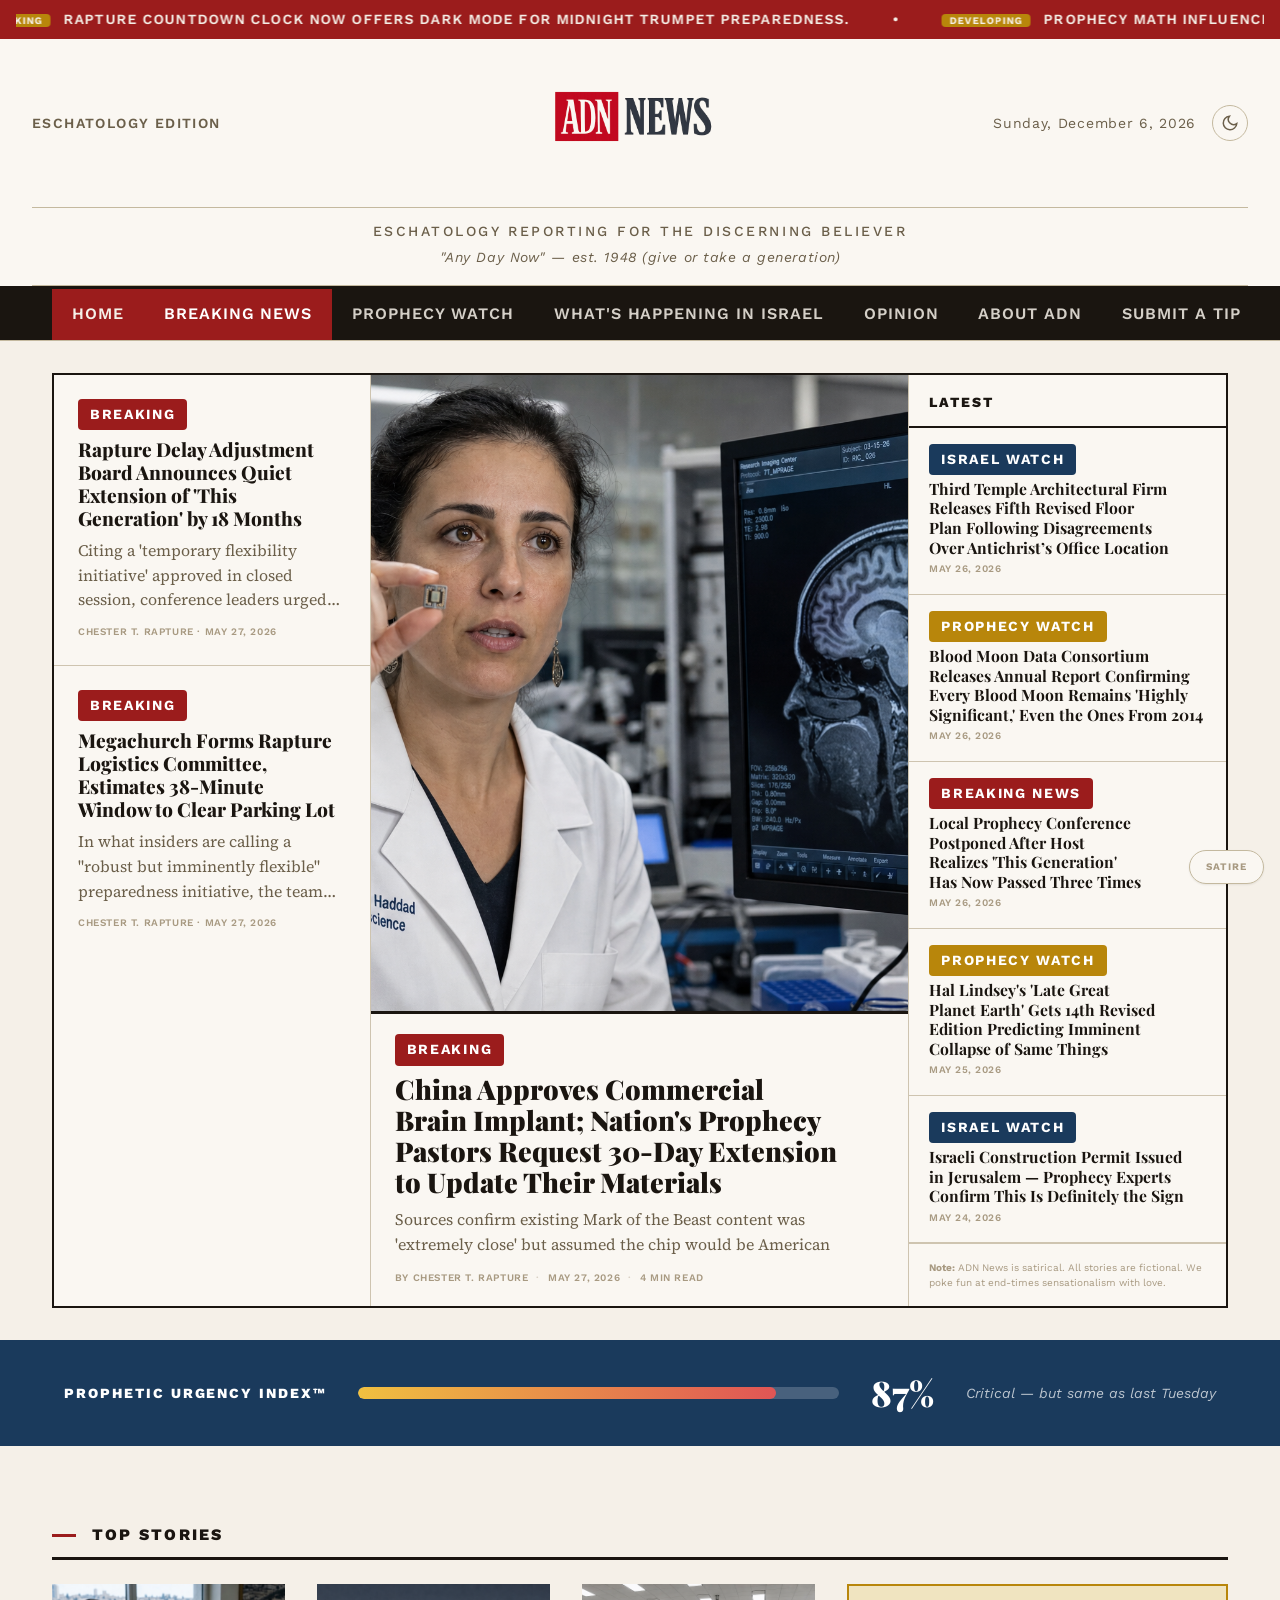
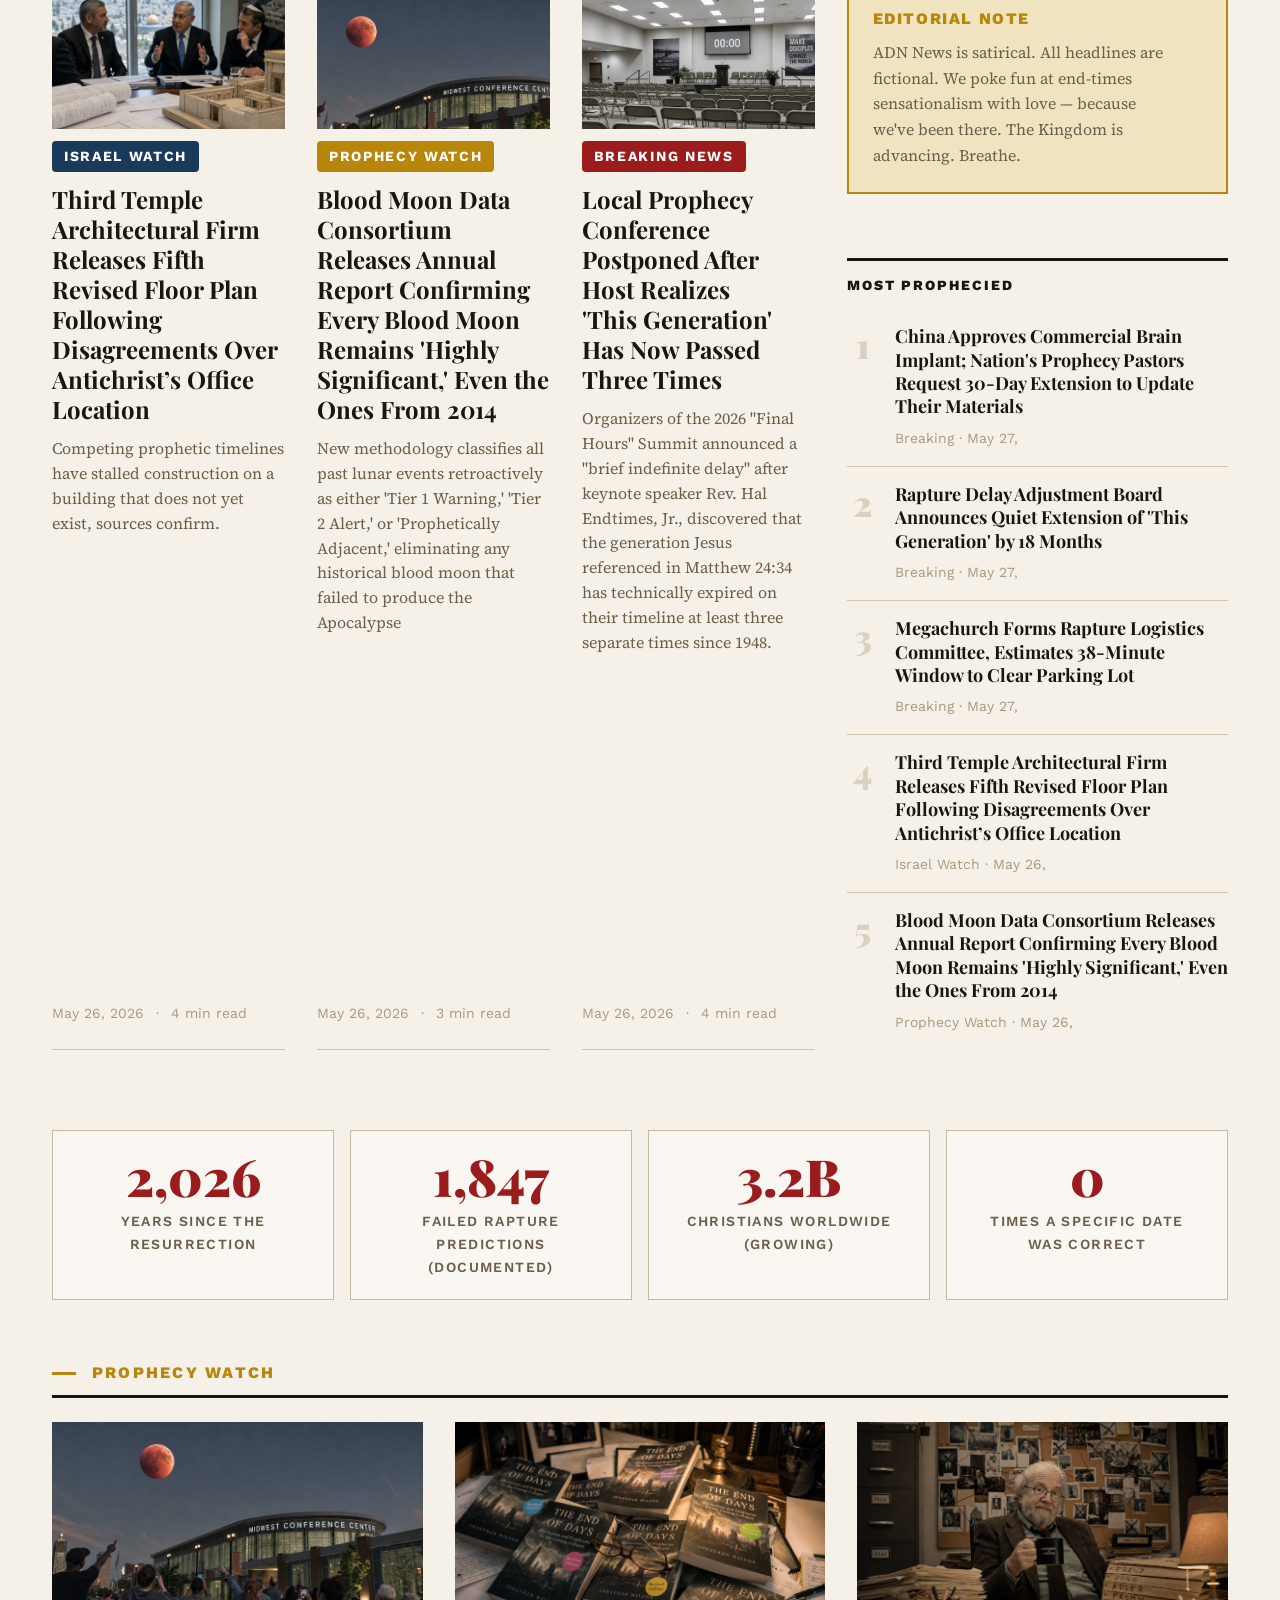
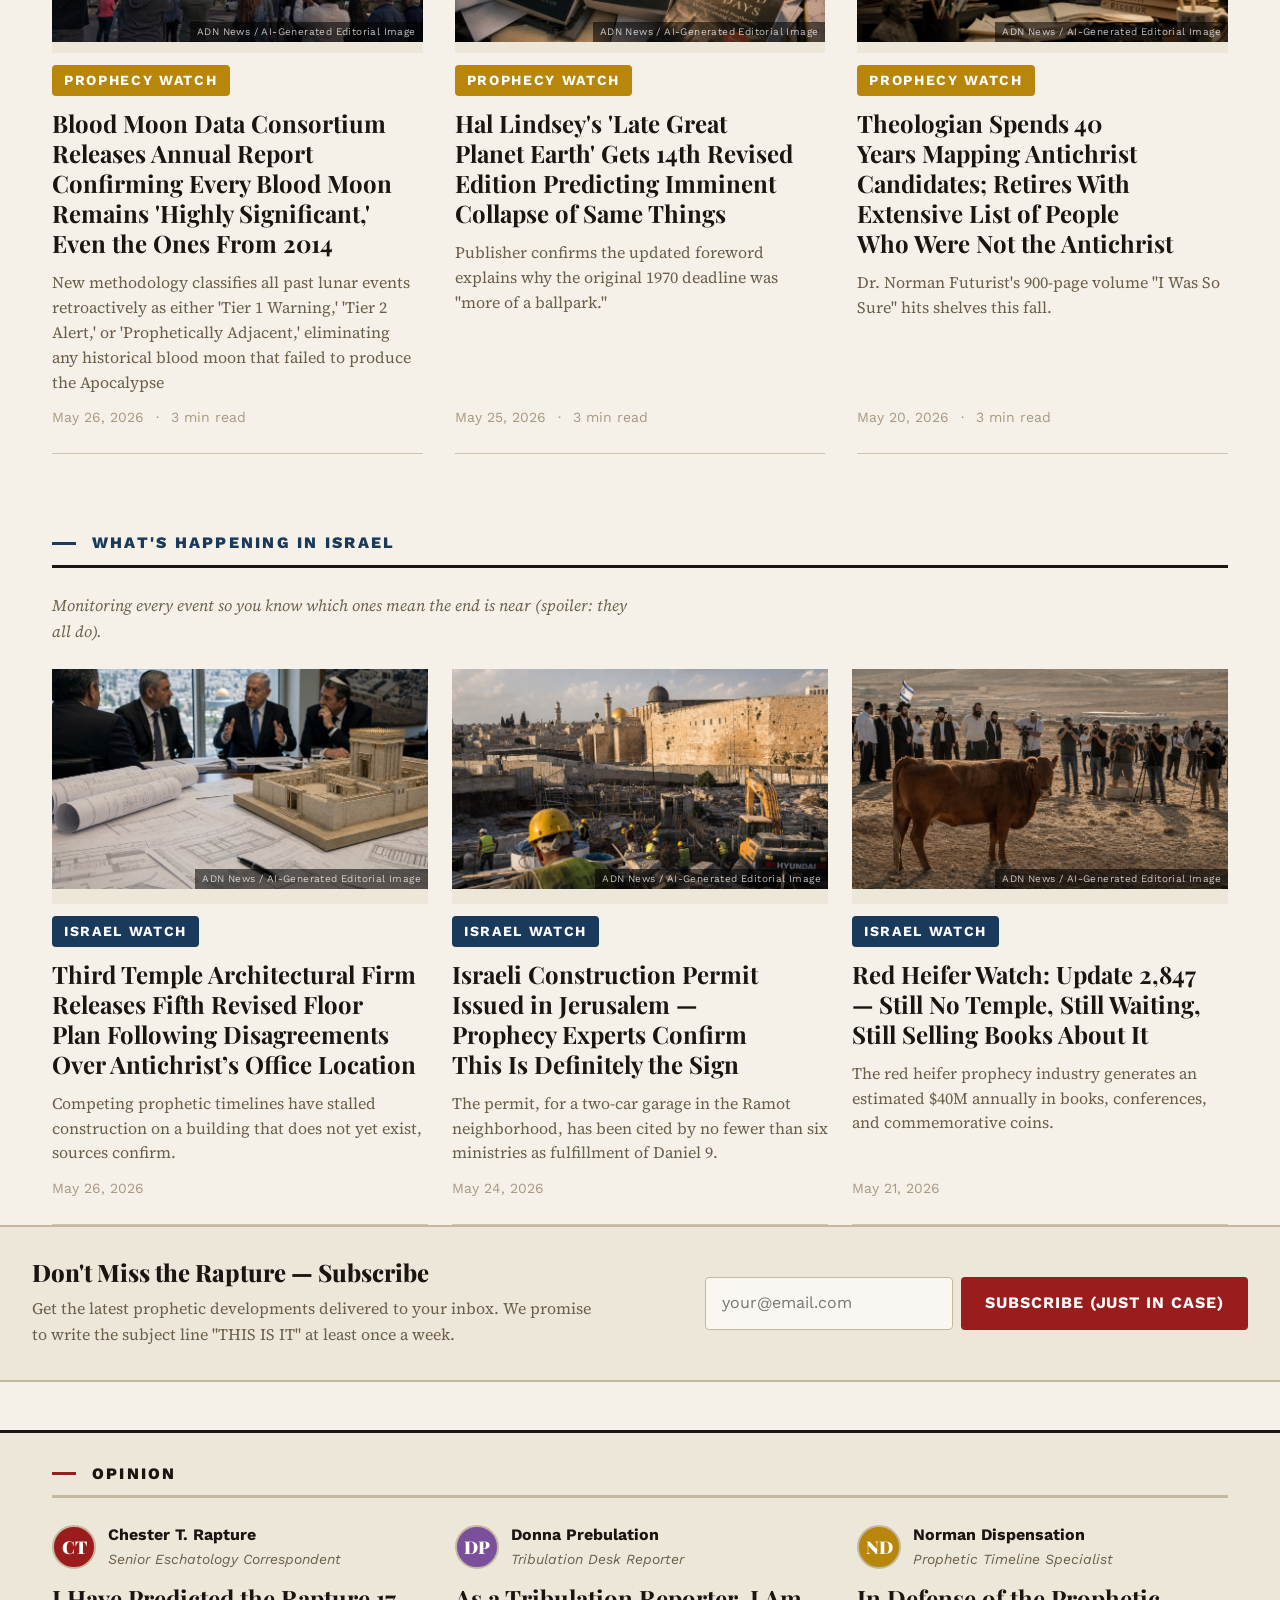
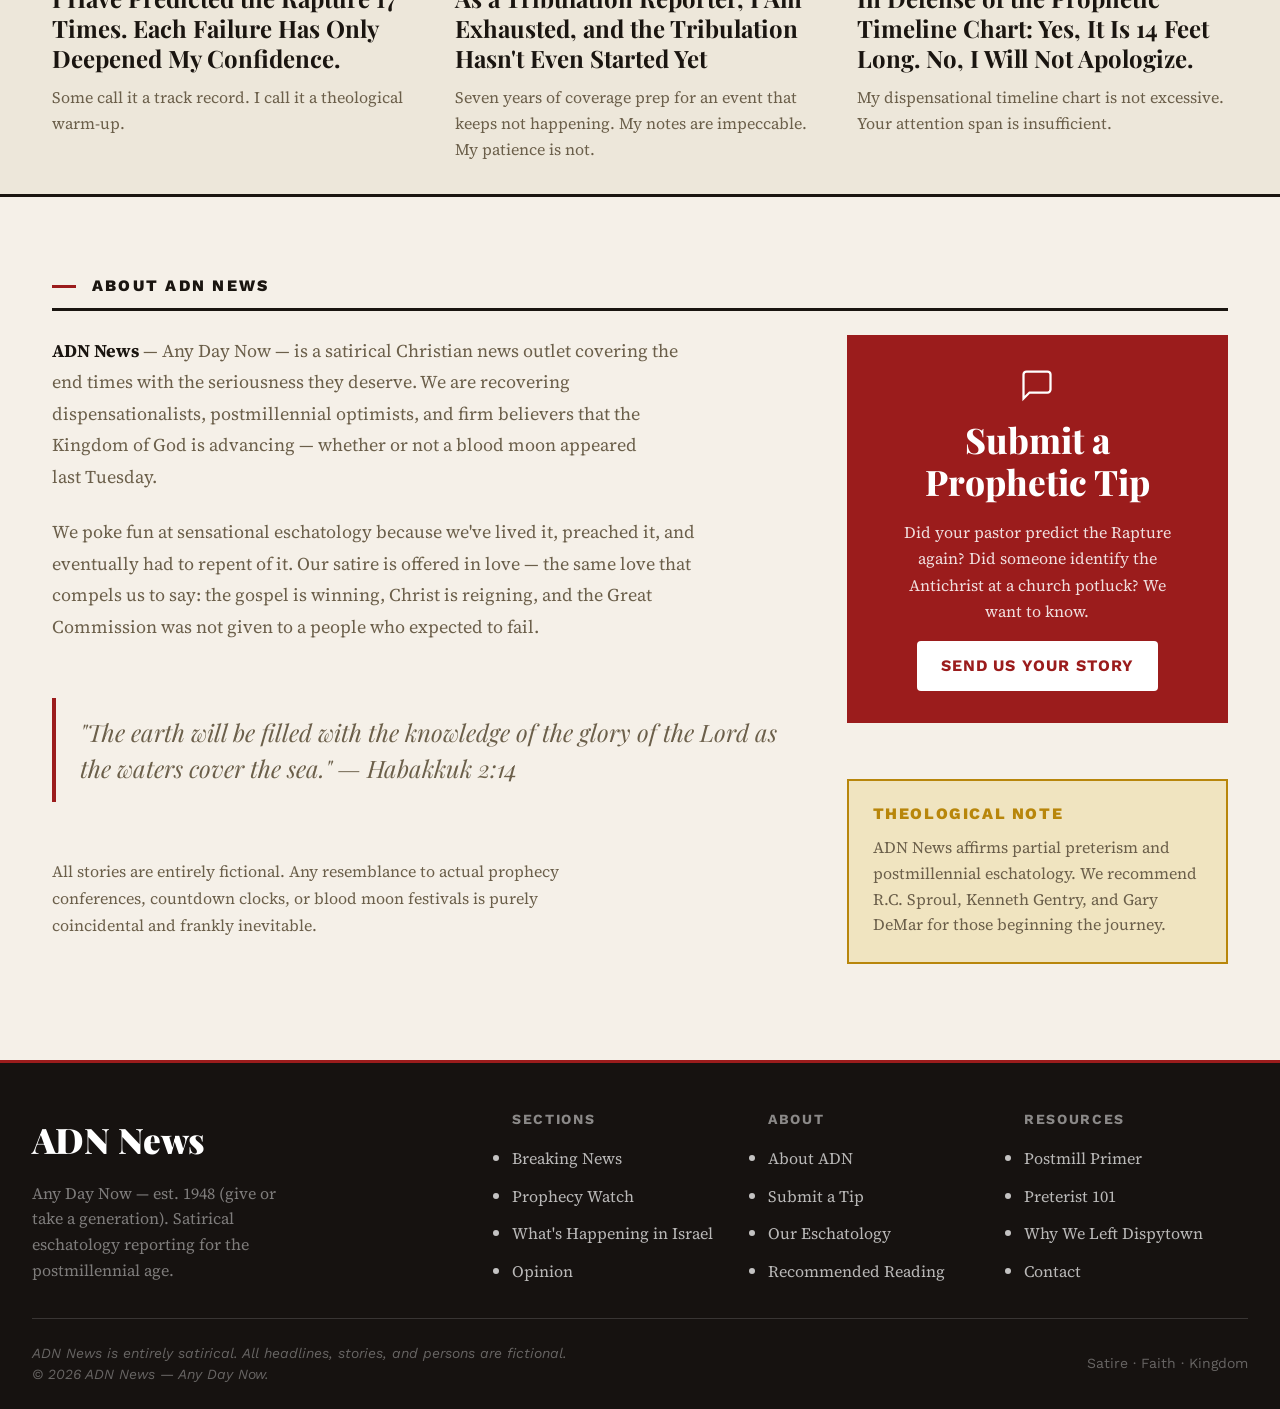
==== commit f3555cbc: "Tighten masthead padding — reduce negative space around logo" ====
--- a/index.html
+++ b/index.html
@@ -14,8 +14,8 @@
   <link rel="icon" type="image/x-icon" href="favicon.ico" />
   <link rel="icon" type="image/png" sizes="32x32" href="images/favicon-32.png" />
   <link rel="icon" type="image/png" sizes="192x192" href="images/favicon-192.png" />
-  <link rel="stylesheet" href="css/base.css?v=8" />
-  <link rel="stylesheet" href="css/style.css?v=8" />
+  <link rel="stylesheet" href="css/base.css?v=9" />
+  <link rel="stylesheet" href="css/style.css?v=9" />
   <style>
     .satire-watermark { position:fixed;bottom:var(--space-4);right:var(--space-4);background:var(--color-surface);border:1px solid var(--color-border);border-radius:var(--radius-full);padding:var(--space-2) var(--space-4);font-family:var(--font-sans);font-size:10px;font-weight:700;letter-spacing:0.1em;text-transform:uppercase;color:var(--color-text-faint);z-index:100;pointer-events:none;box-shadow:var(--shadow-sm); }
     .site-header.scrolled { box-shadow: var(--shadow-md); }
--- a/css/style.css
+++ b/css/style.css
@@ -52,7 +52,7 @@
 .site-header {
   background: var(--color-surface);
   border-bottom: 3px solid var(--color-text);
-  padding: var(--space-3) var(--space-8) var(--space-2);
+  padding: var(--space-1) var(--space-8) 0;
 }
 
 .masthead-inner {
@@ -73,7 +73,7 @@
   font-size: var(--text-xs);
   color: var(--color-text-muted);
   letter-spacing: 0.05em;
-  padding-bottom: var(--space-2);
+  padding-bottom: var(--space-1);
   border-bottom: 1px solid var(--color-border);
 }
 
@@ -107,9 +107,9 @@
   display: flex;
   flex-direction: column;
   align-items: center;
-  padding: var(--space-2) 0 var(--space-1);
+  padding: var(--space-1) 0 var(--space-2);
   border-bottom: 1px solid var(--color-border);
-  gap: 2px;
+  gap: 1px;
 }
 
 /* Legacy — kept so any other pages using .site-nameplate don't break */
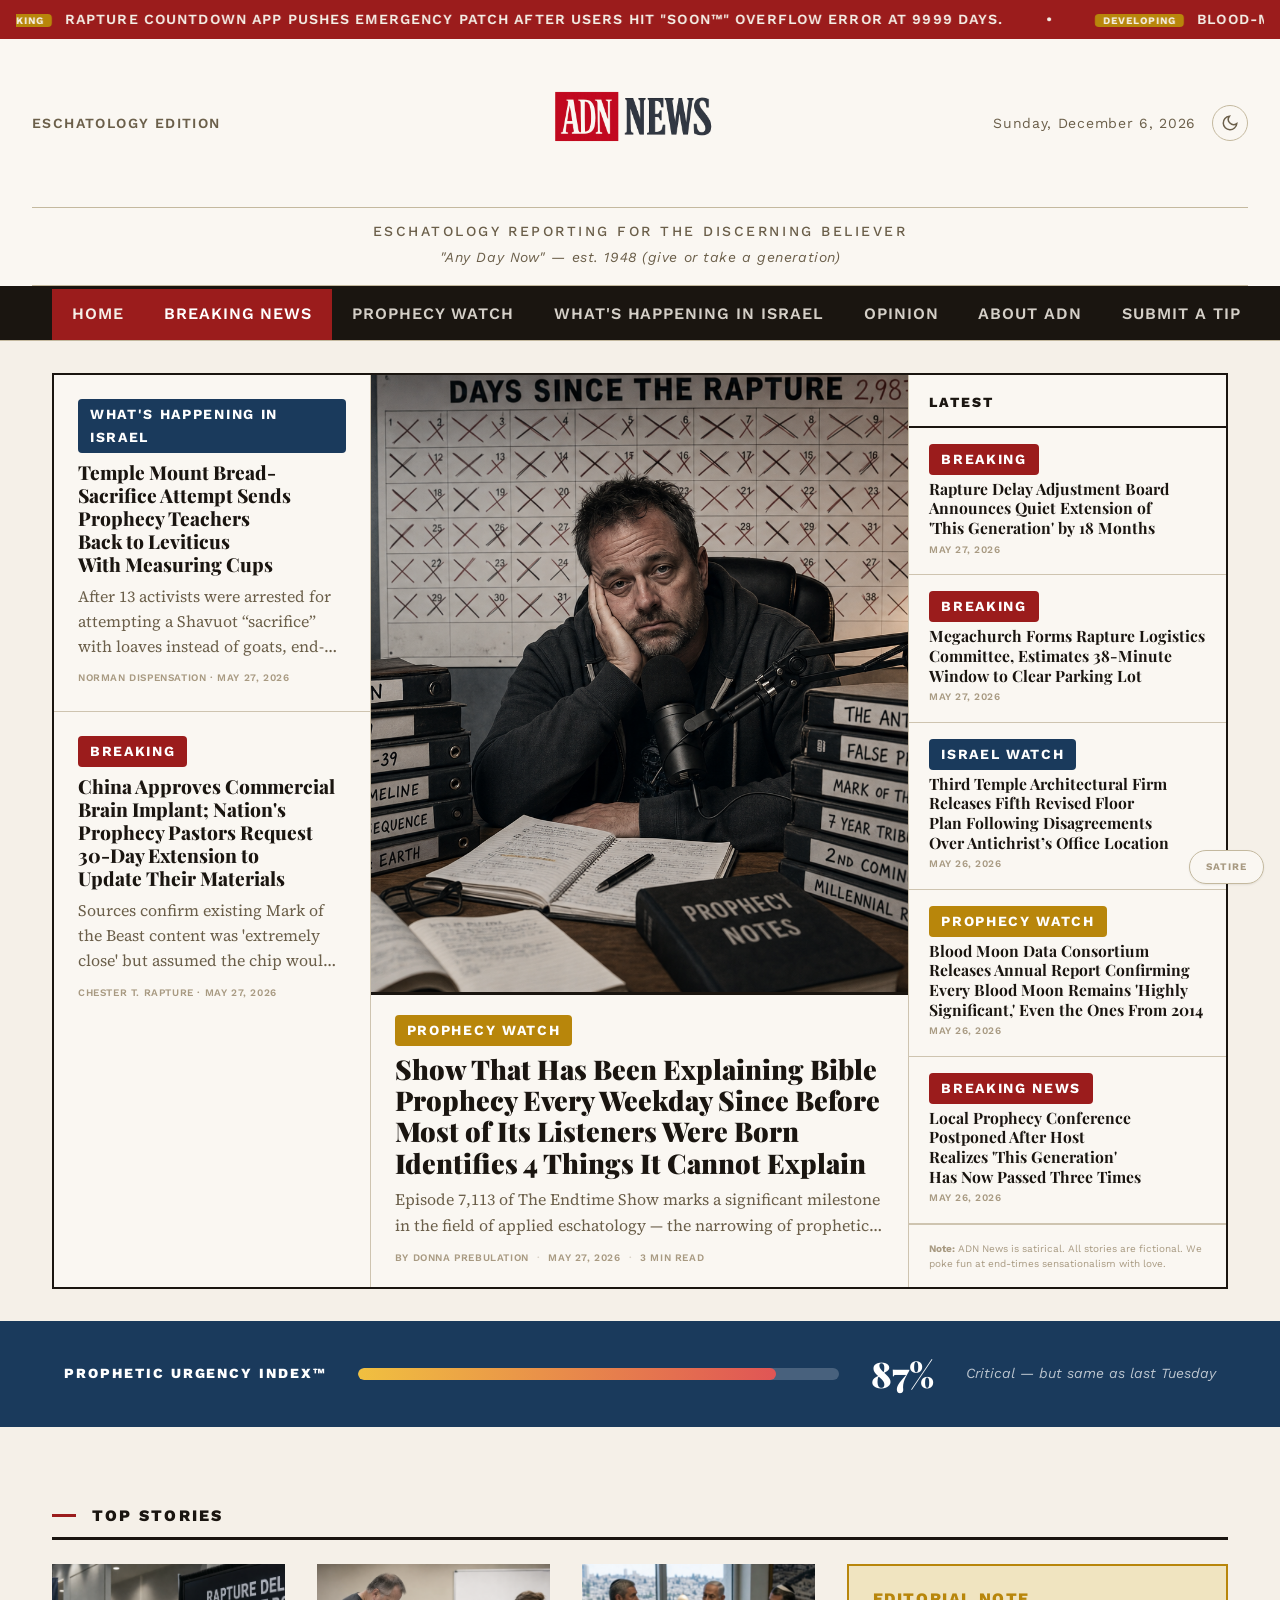
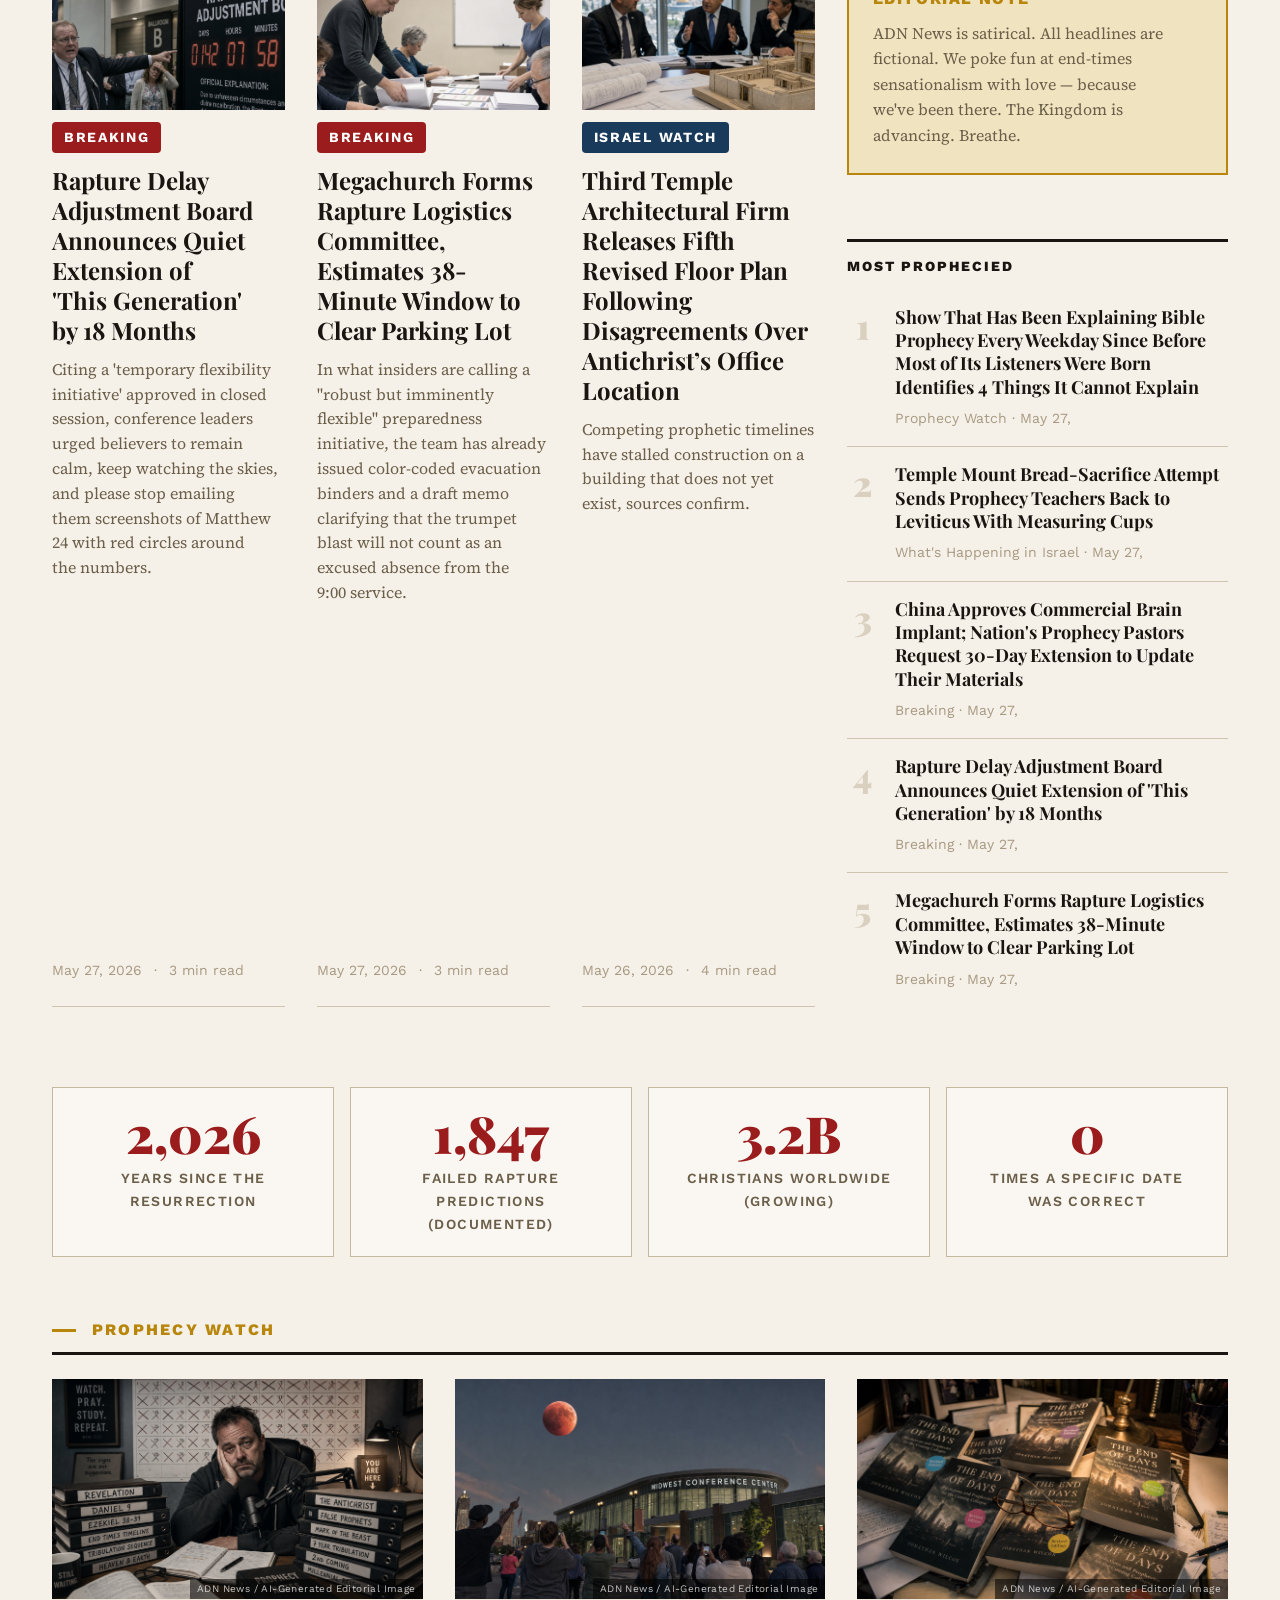
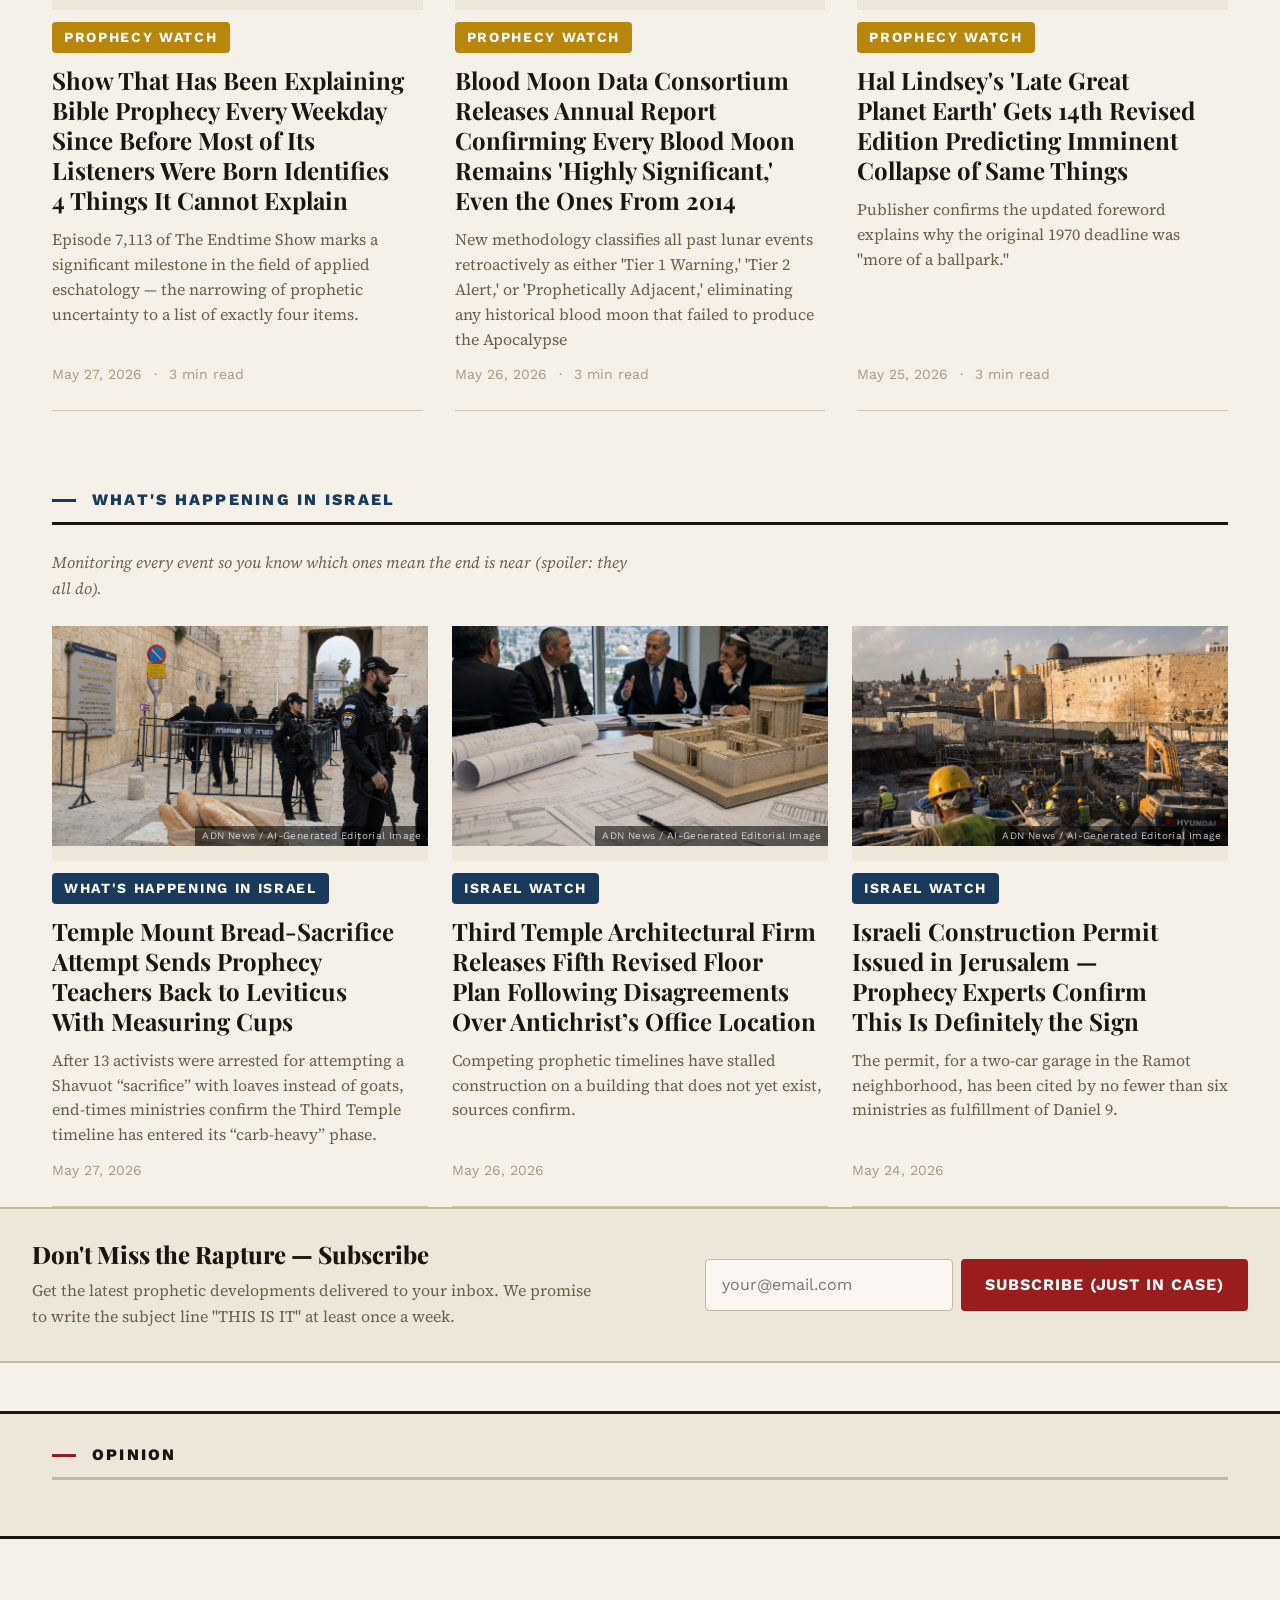
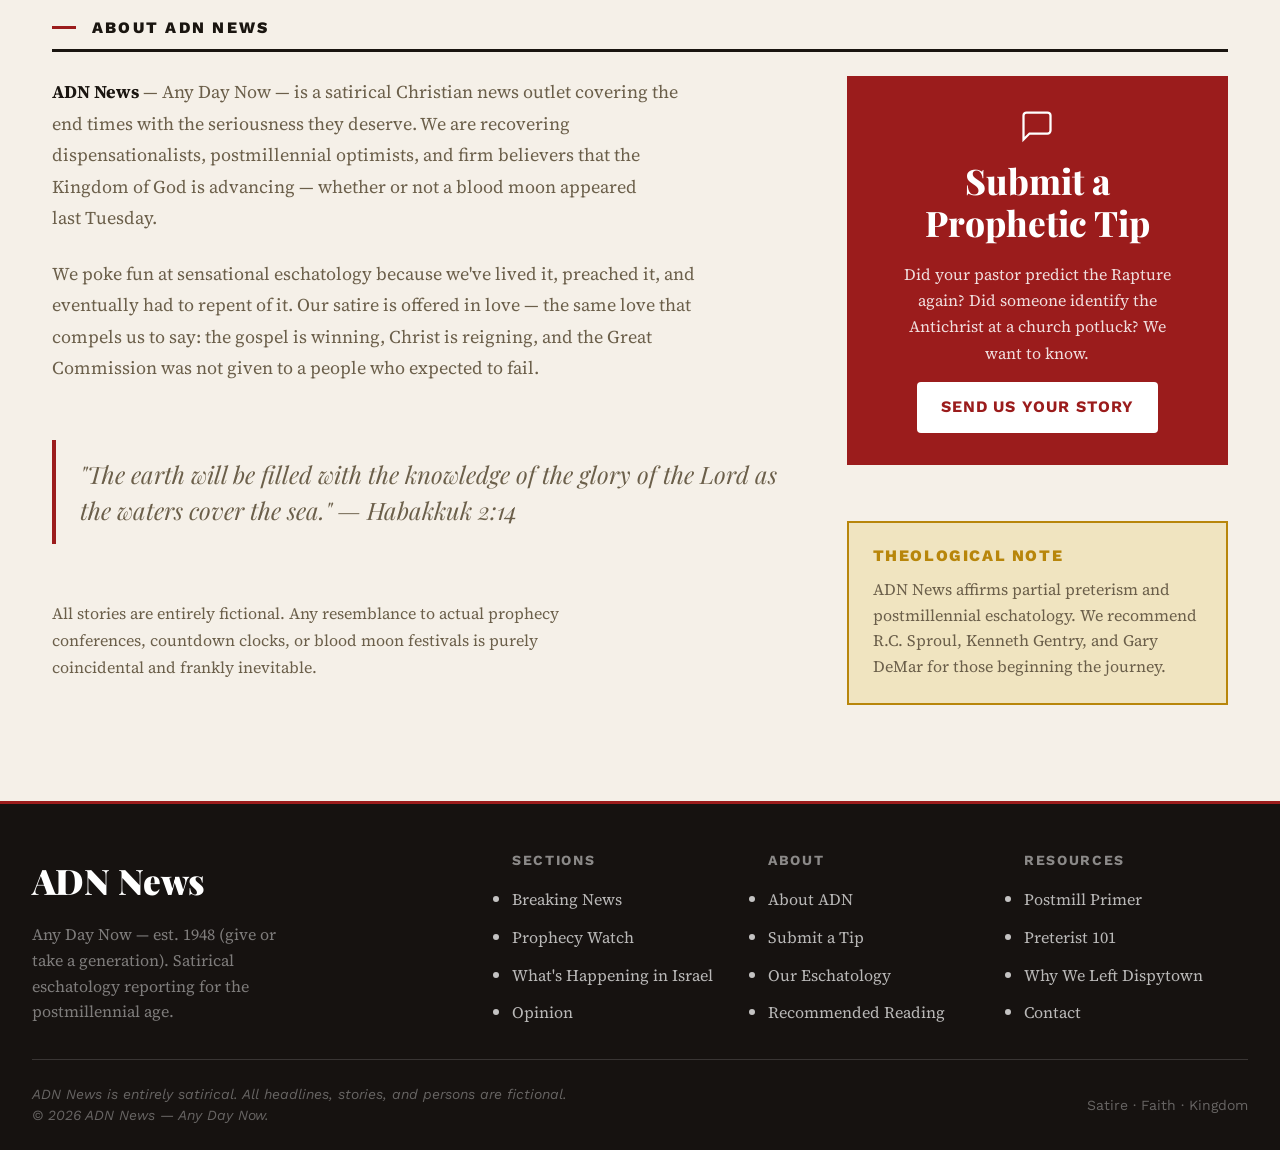
==== commit 80f11c2f: "SEO: sitemap.xml, robots.txt, Article schema, dynamic OG/Twitter meta tags on all pages — JS v=8" ====
--- a/index.html
+++ b/index.html
@@ -256,7 +256,7 @@
     </div>
   </div>
 </footer>
-<script src="js/main.js?v=7"></script>
+<script src="js/main.js?v=8"></script>
 <script>
 (function () {
   var form = document.getElementById('newsletter-form');
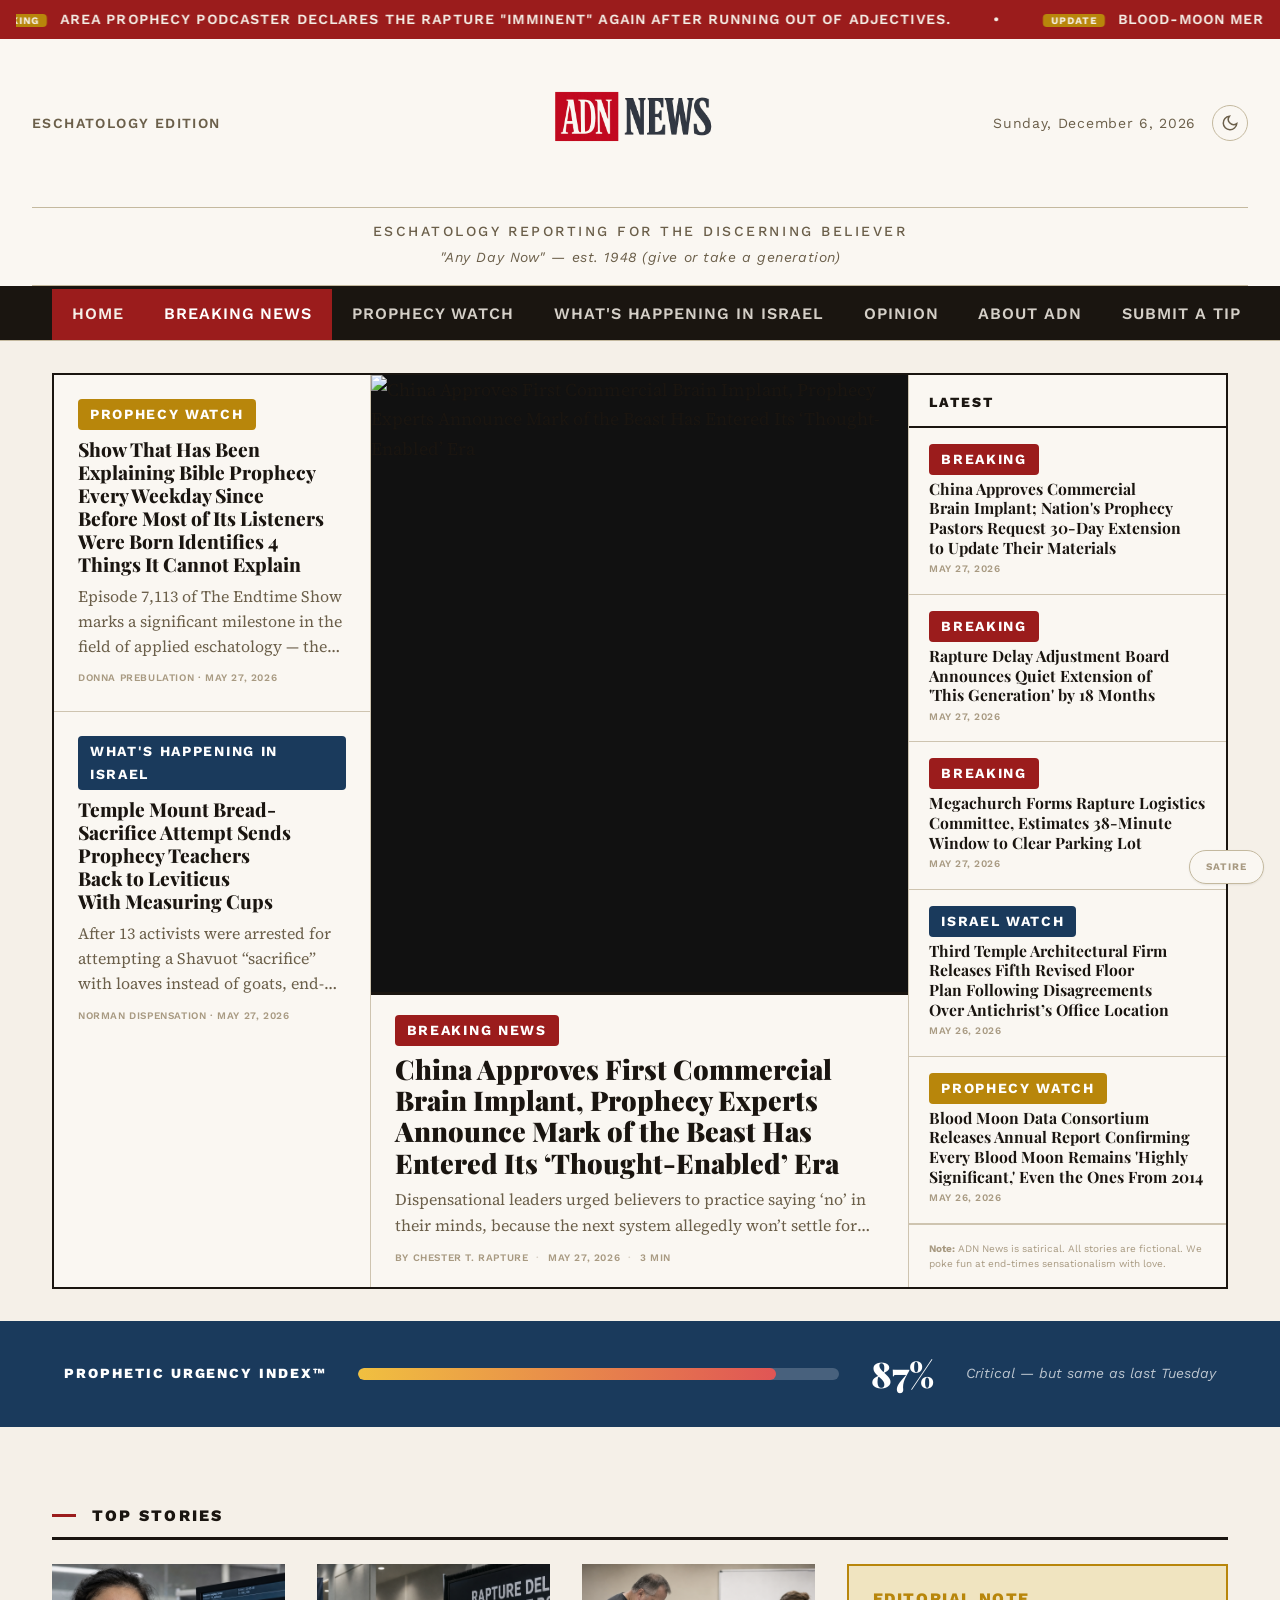
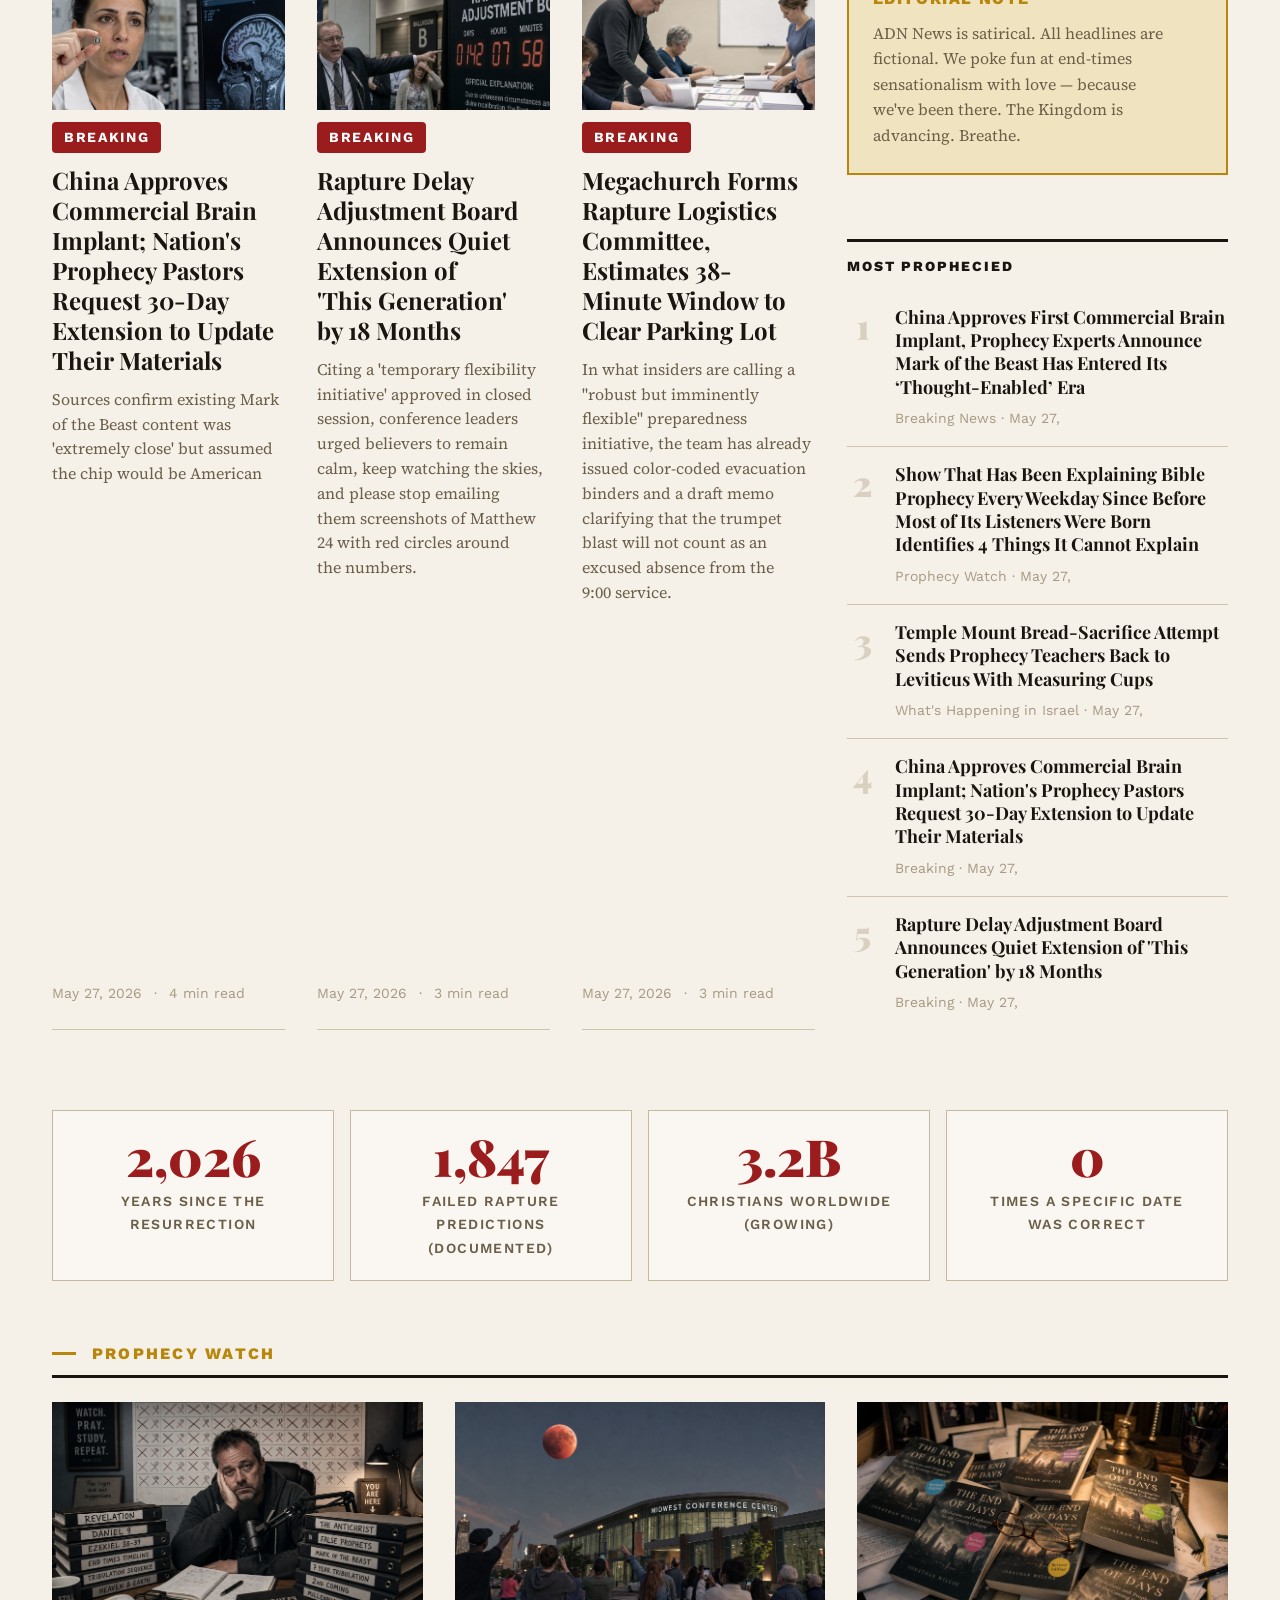
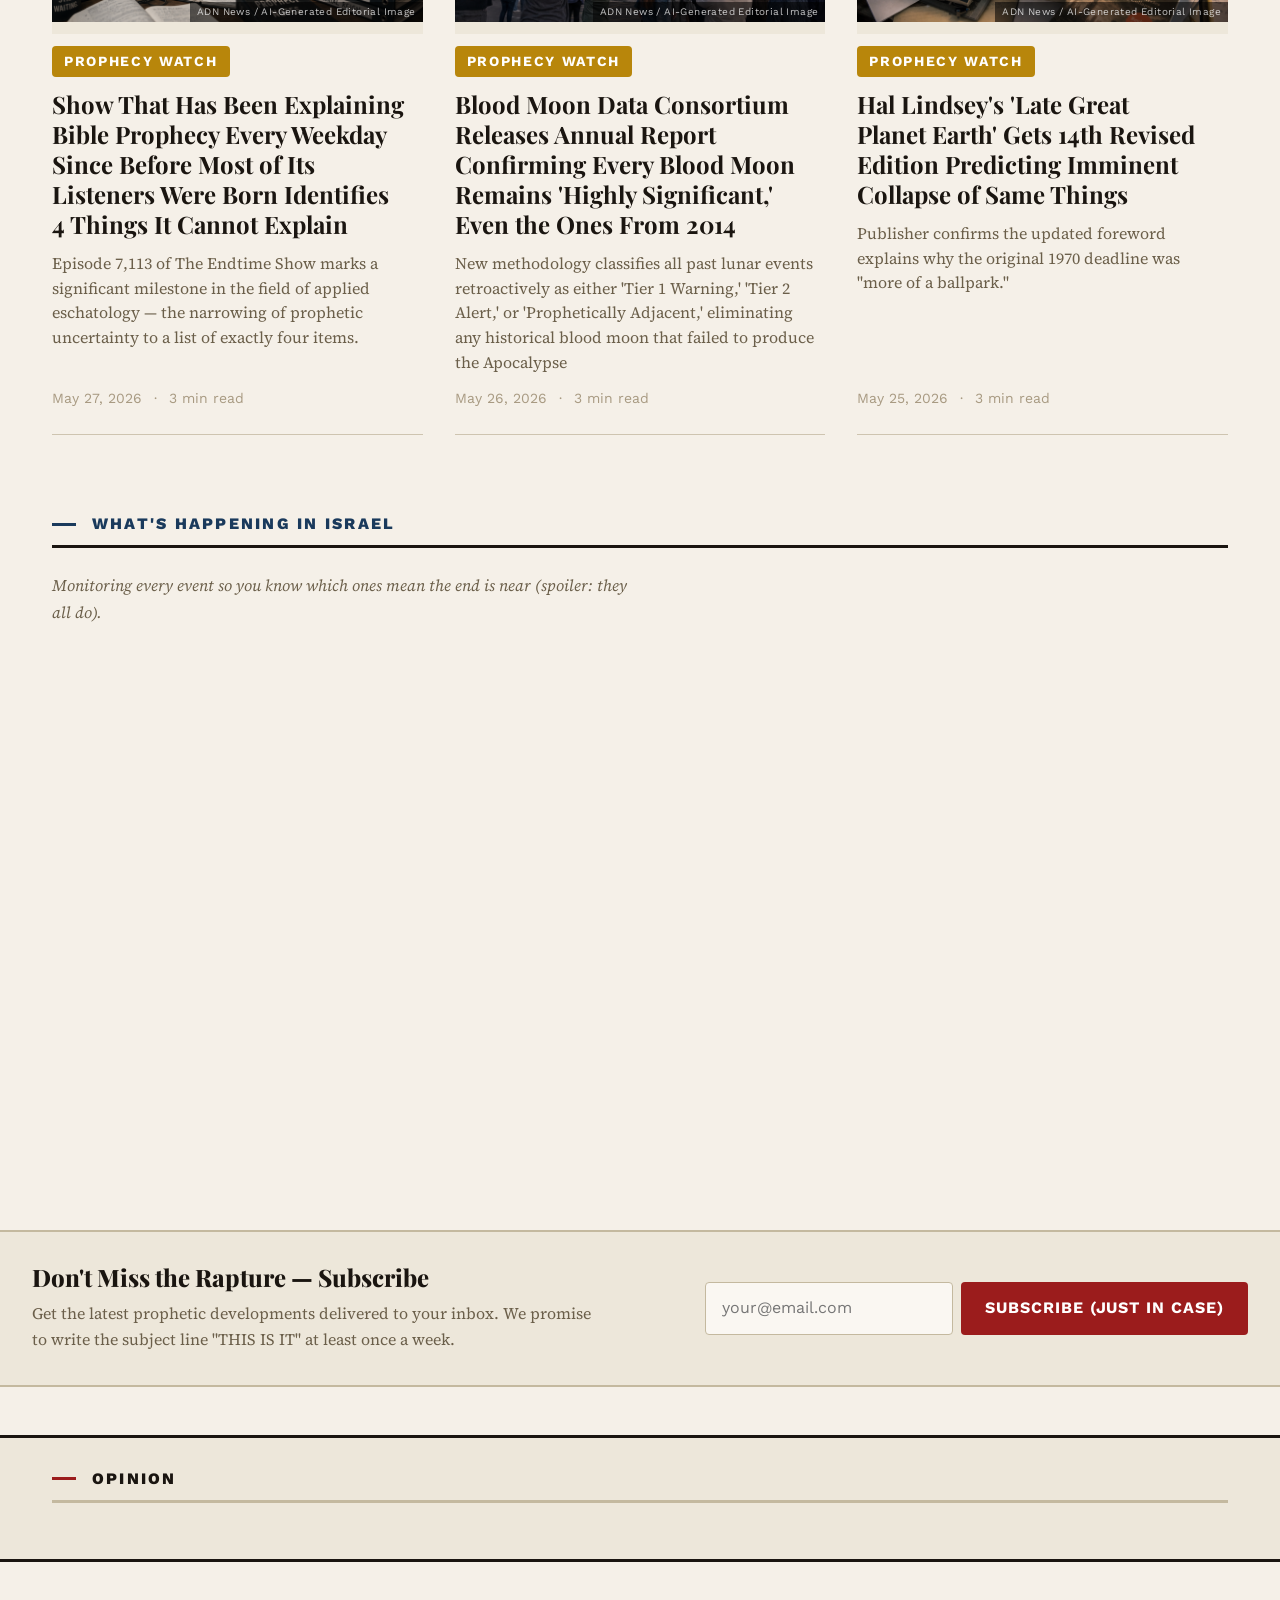
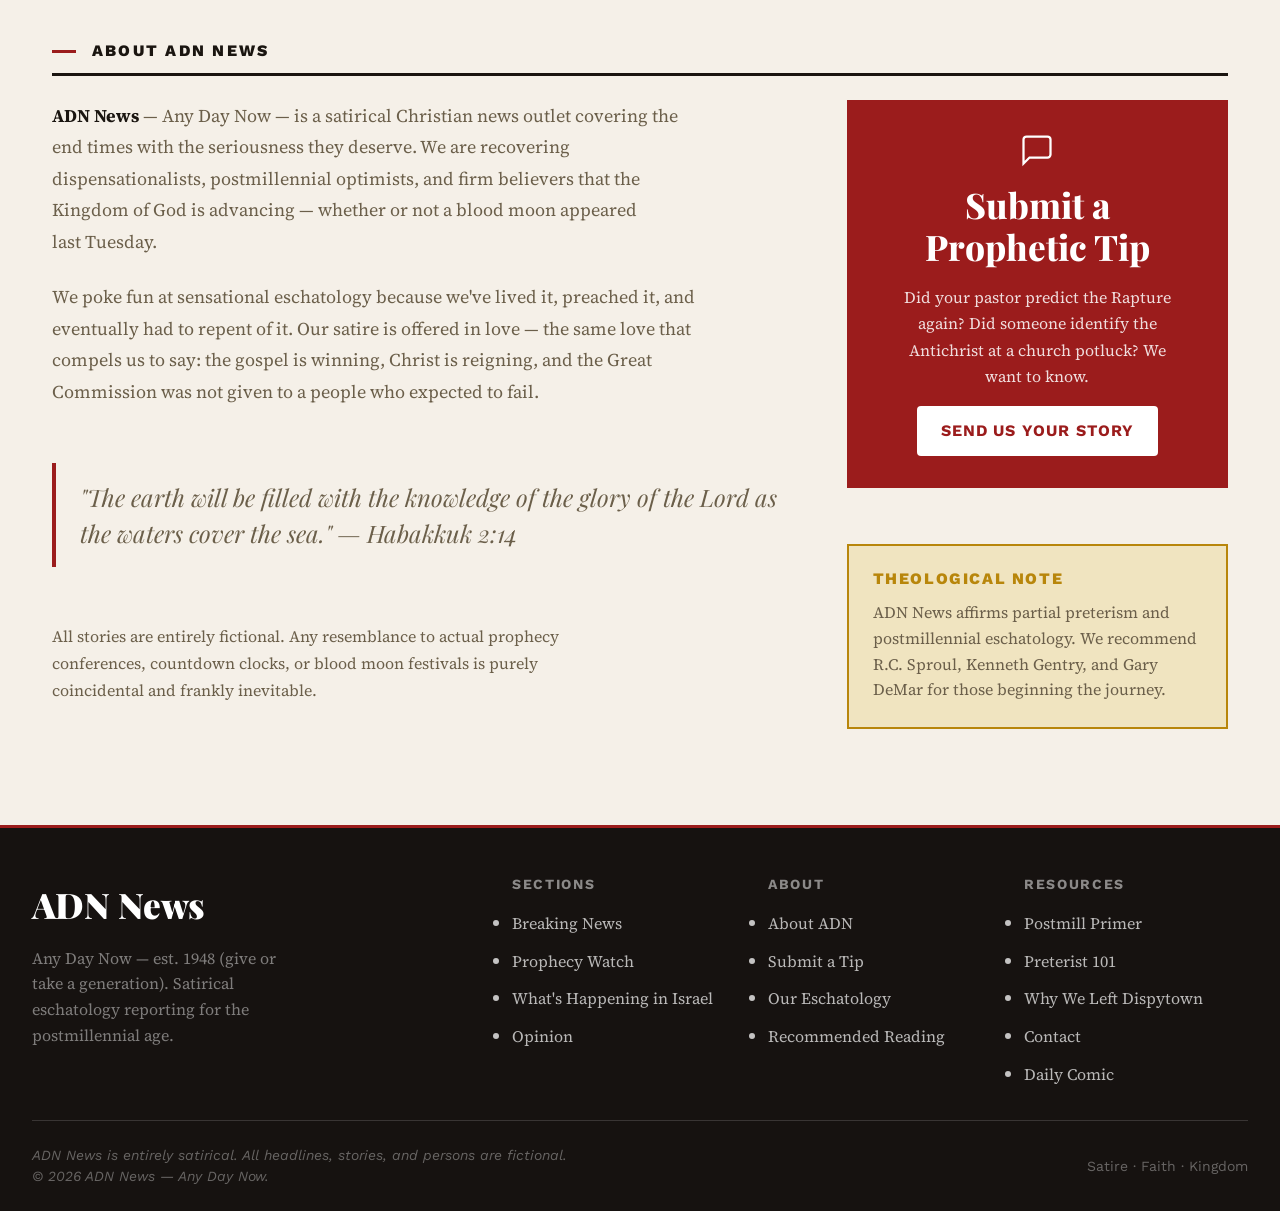
==== commit d9d6332e: "Add Daily Comic page, comic.json, first panel, footer links on all pages" ====
--- a/index.html
+++ b/index.html
@@ -248,7 +248,7 @@
       <div class="footer-brand"><div class="footer-site-name">ADN News</div><p>Any Day Now — est. 1948 (give or take a generation). Satirical eschatology reporting for the postmillennial age.</p></div>
       <div class="footer-col"><h4>Sections</h4><ul><li><a href="breaking.html">Breaking News</a></li><li><a href="prophecy-watch.html">Prophecy Watch</a></li><li><a href="israel.html">What's Happening in Israel</a></li><li><a href="index.html#opinion">Opinion</a></li></ul></div>
       <div class="footer-col"><h4>About</h4><ul><li><a href="index.html#about">About ADN</a></li><li><a href="index.html#submit">Submit a Tip</a></li><li><a href="our-eschatology.html">Our Eschatology</a></li><li><a href="recommended-reading.html">Recommended Reading</a></li></ul></div>
-      <div class="footer-col"><h4>Resources</h4><ul><li><a href="postmill-primer.html">Postmill Primer</a></li><li><a href="preterist-101.html">Preterist 101</a></li><li><a href="why-we-left-dispytown.html">Why We Left Dispytown</a></li><li><a href="contact.html">Contact</a></li></ul></div>
+      <div class="footer-col"><h4>Resources</h4><ul><li><a href="postmill-primer.html">Postmill Primer</a></li><li><a href="preterist-101.html">Preterist 101</a></li><li><a href="why-we-left-dispytown.html">Why We Left Dispytown</a></li><li><a href="contact.html">Contact</a></li><li><a href="comic.html">Daily Comic</a></li></ul></div>
     </div>
     <div class="footer-bottom">
       <p class="footer-disclaimer">ADN News is entirely satirical. All headlines, stories, and persons are fictional. &copy; 2026 ADN News &mdash; Any Day Now.</p>
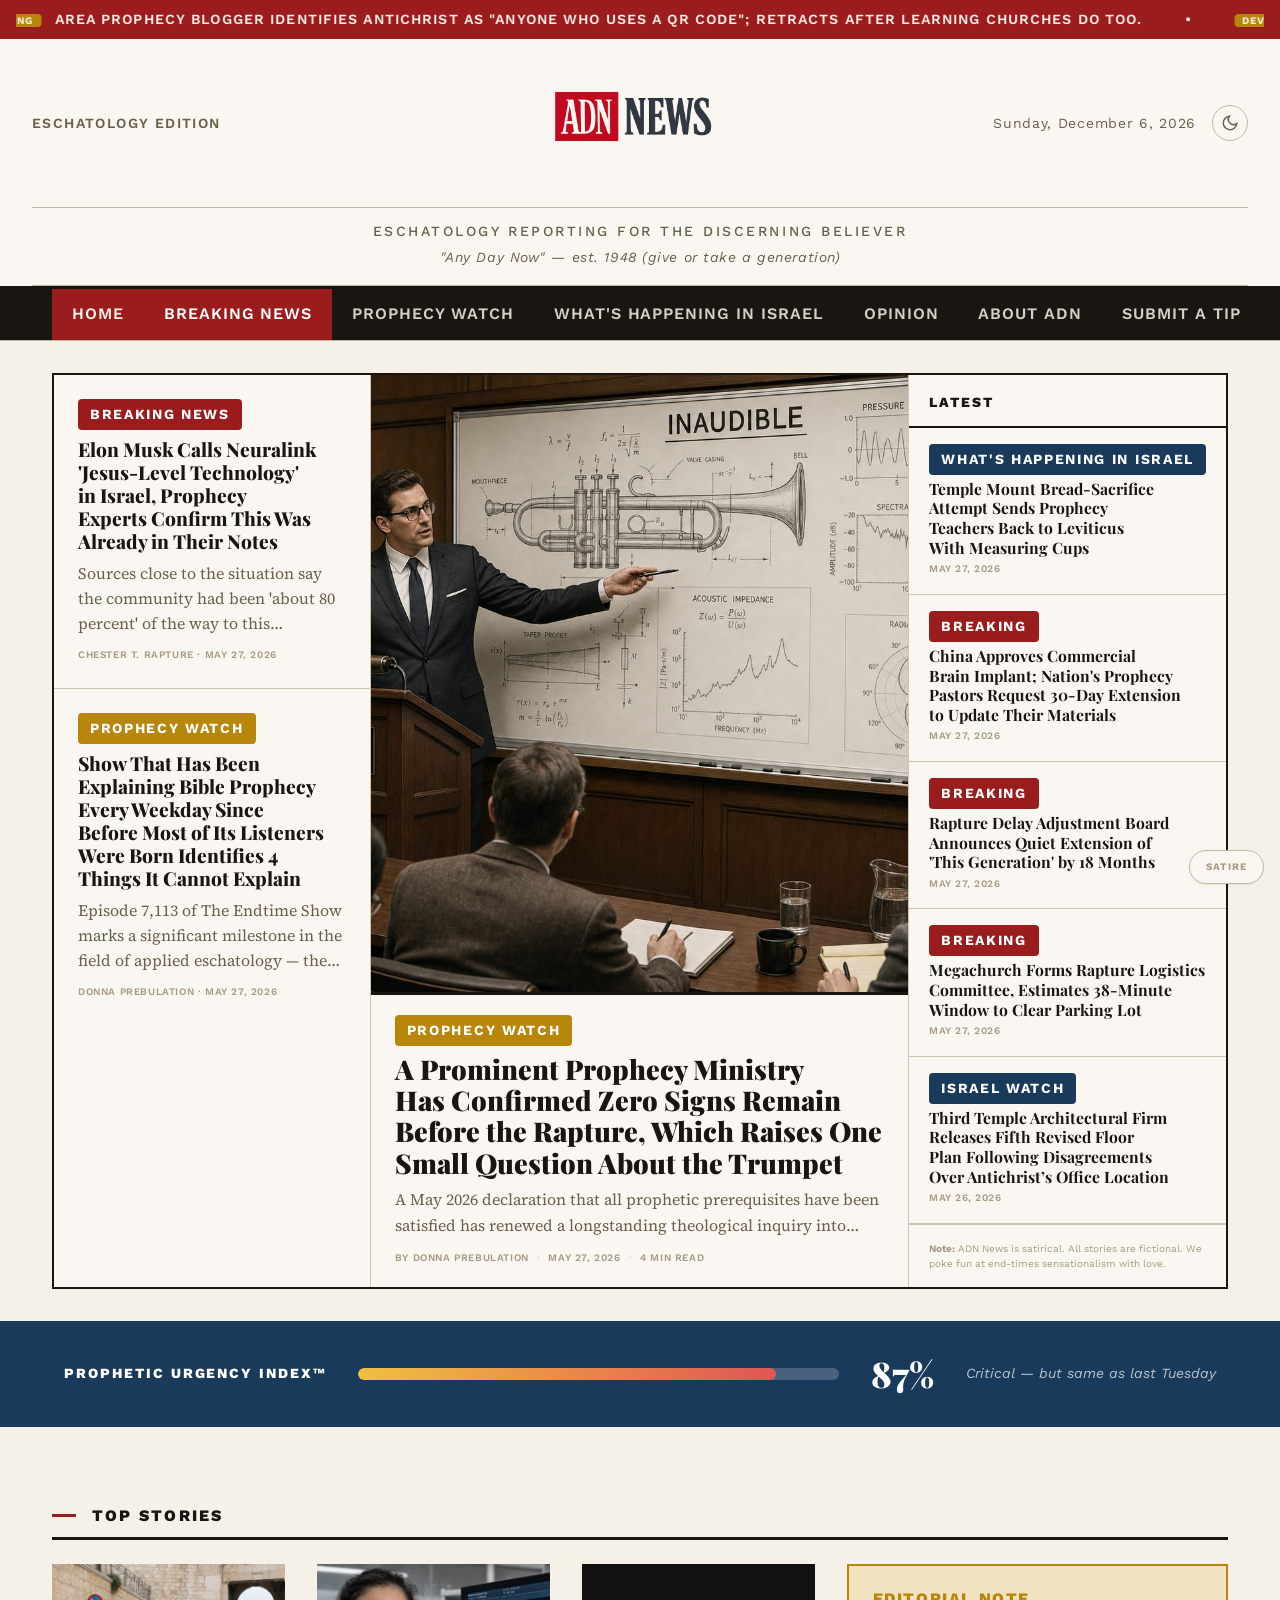
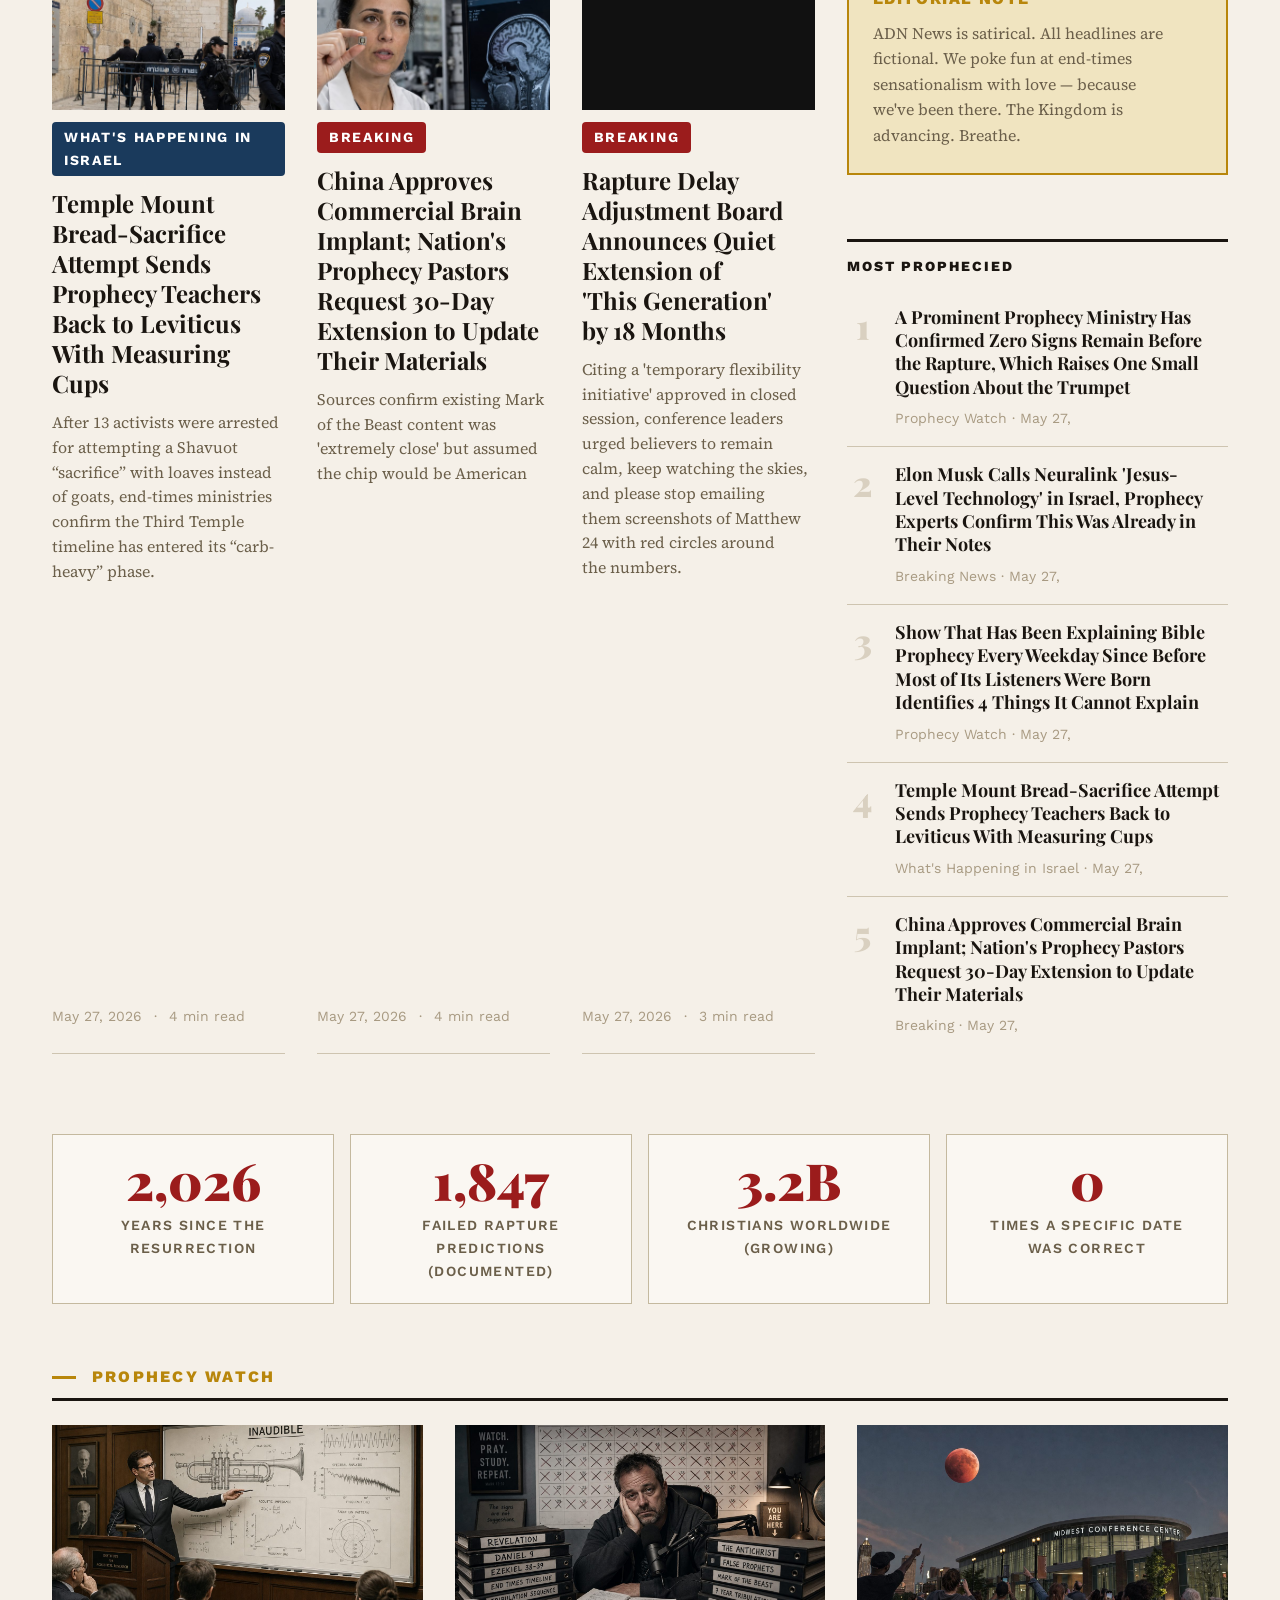
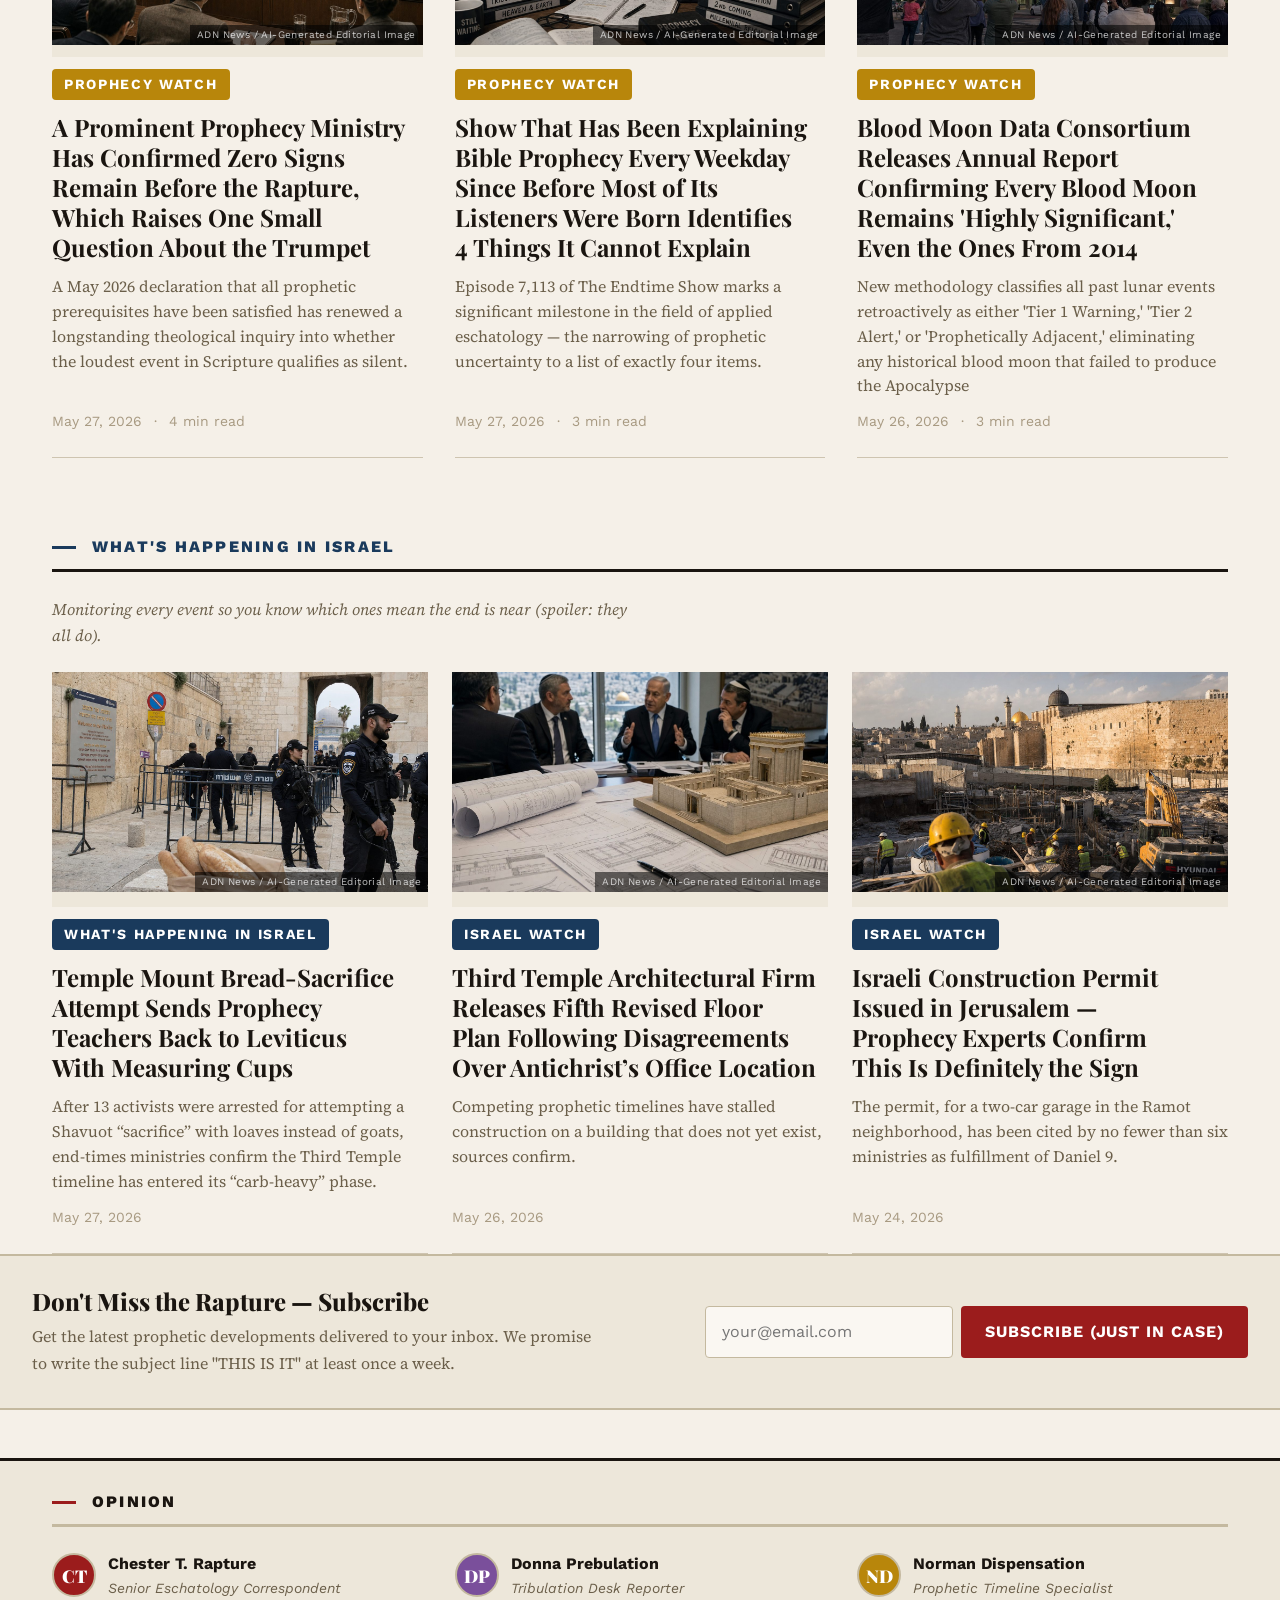
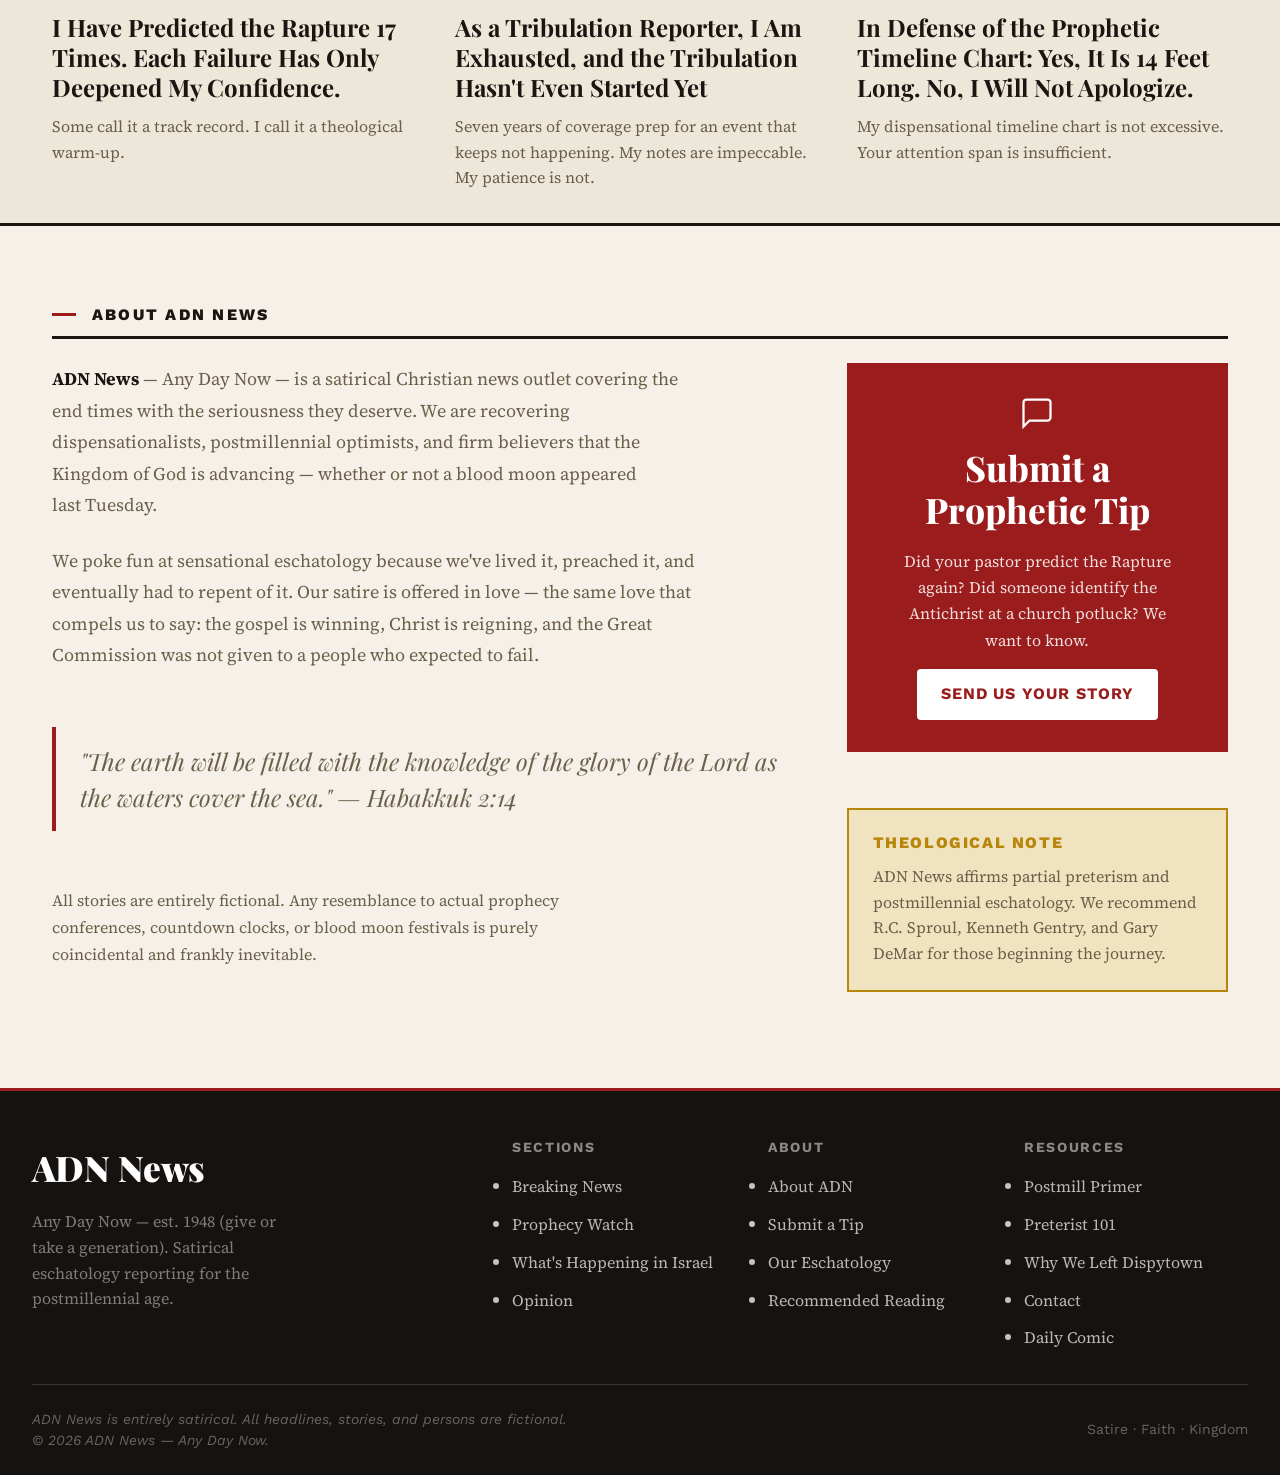
==== commit 92229a13: "Bump JS to v9: index.html" ====
--- a/index.html
+++ b/index.html
@@ -256,7 +256,7 @@
     </div>
   </div>
 </footer>
-<script src="js/main.js?v=8"></script>
+<script src="js/main.js?v=9"></script>
 <script>
 (function () {
   var form = document.getElementById('newsletter-form');
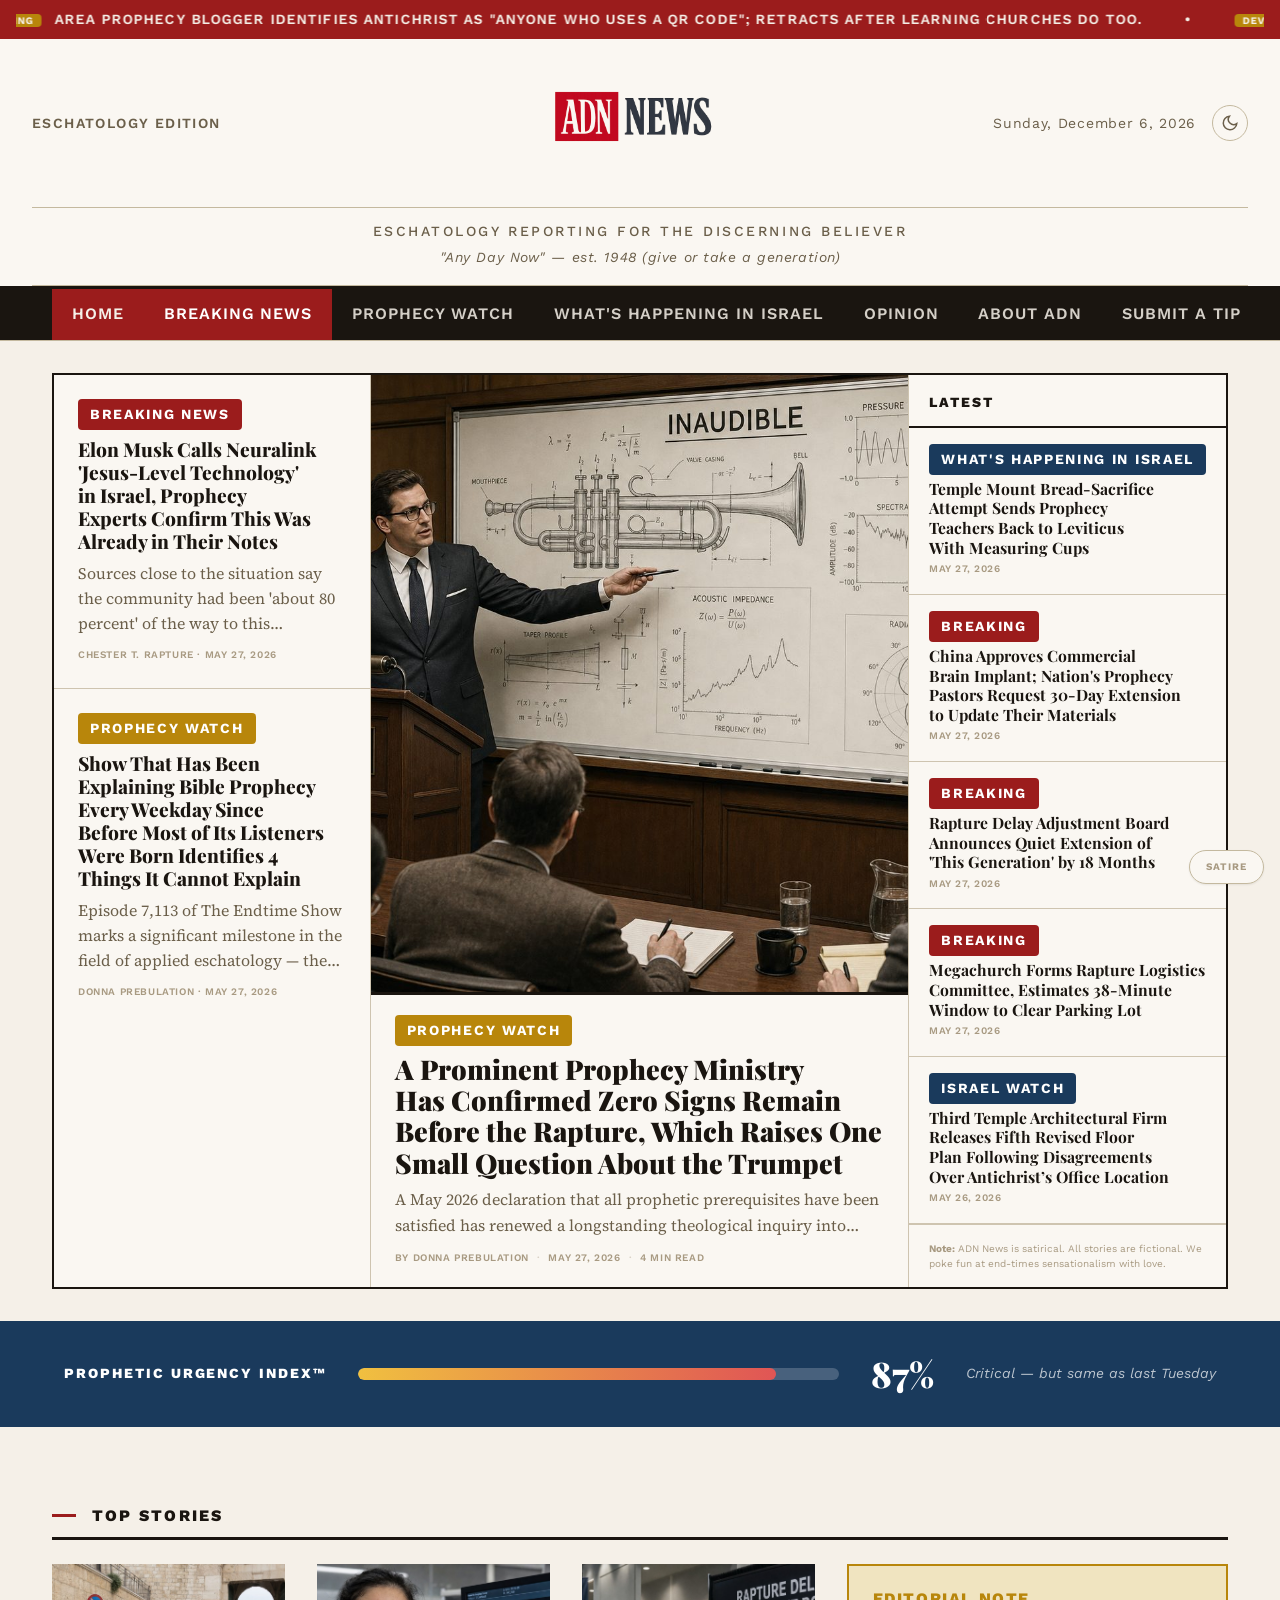
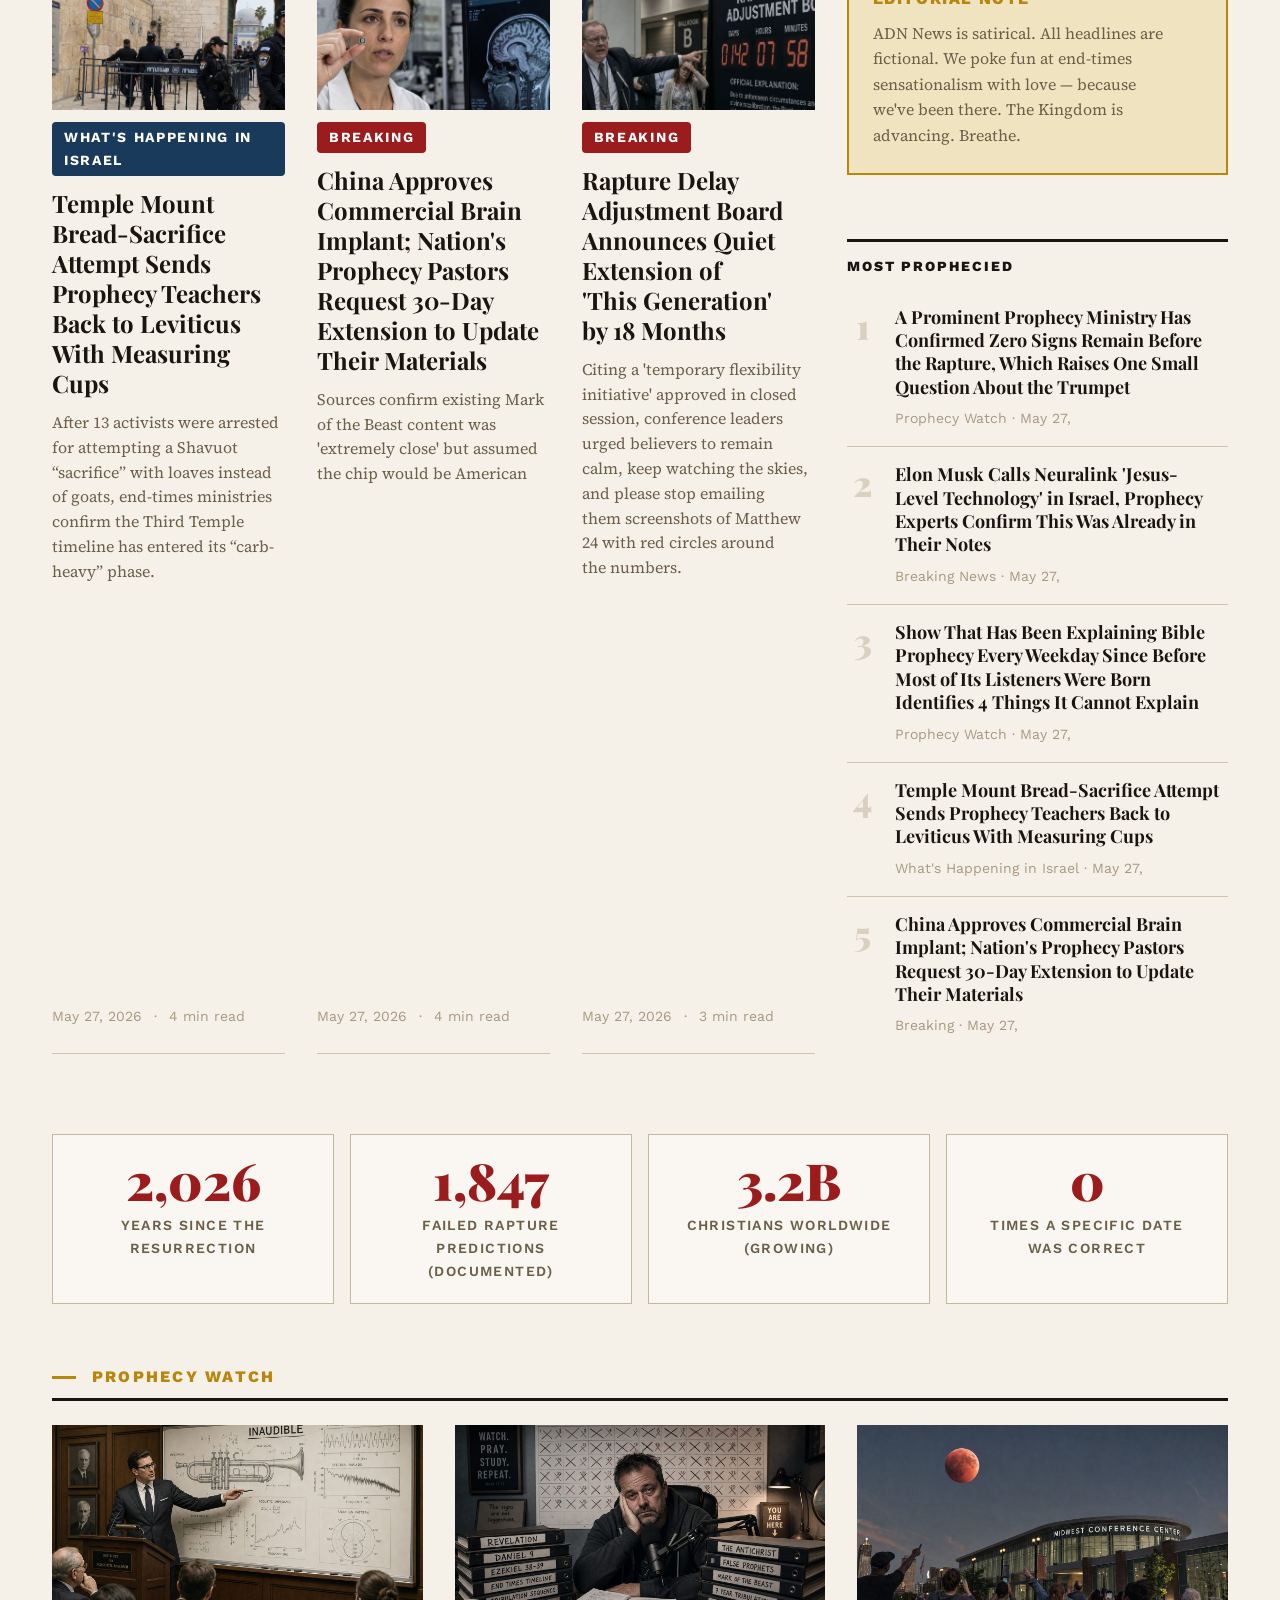
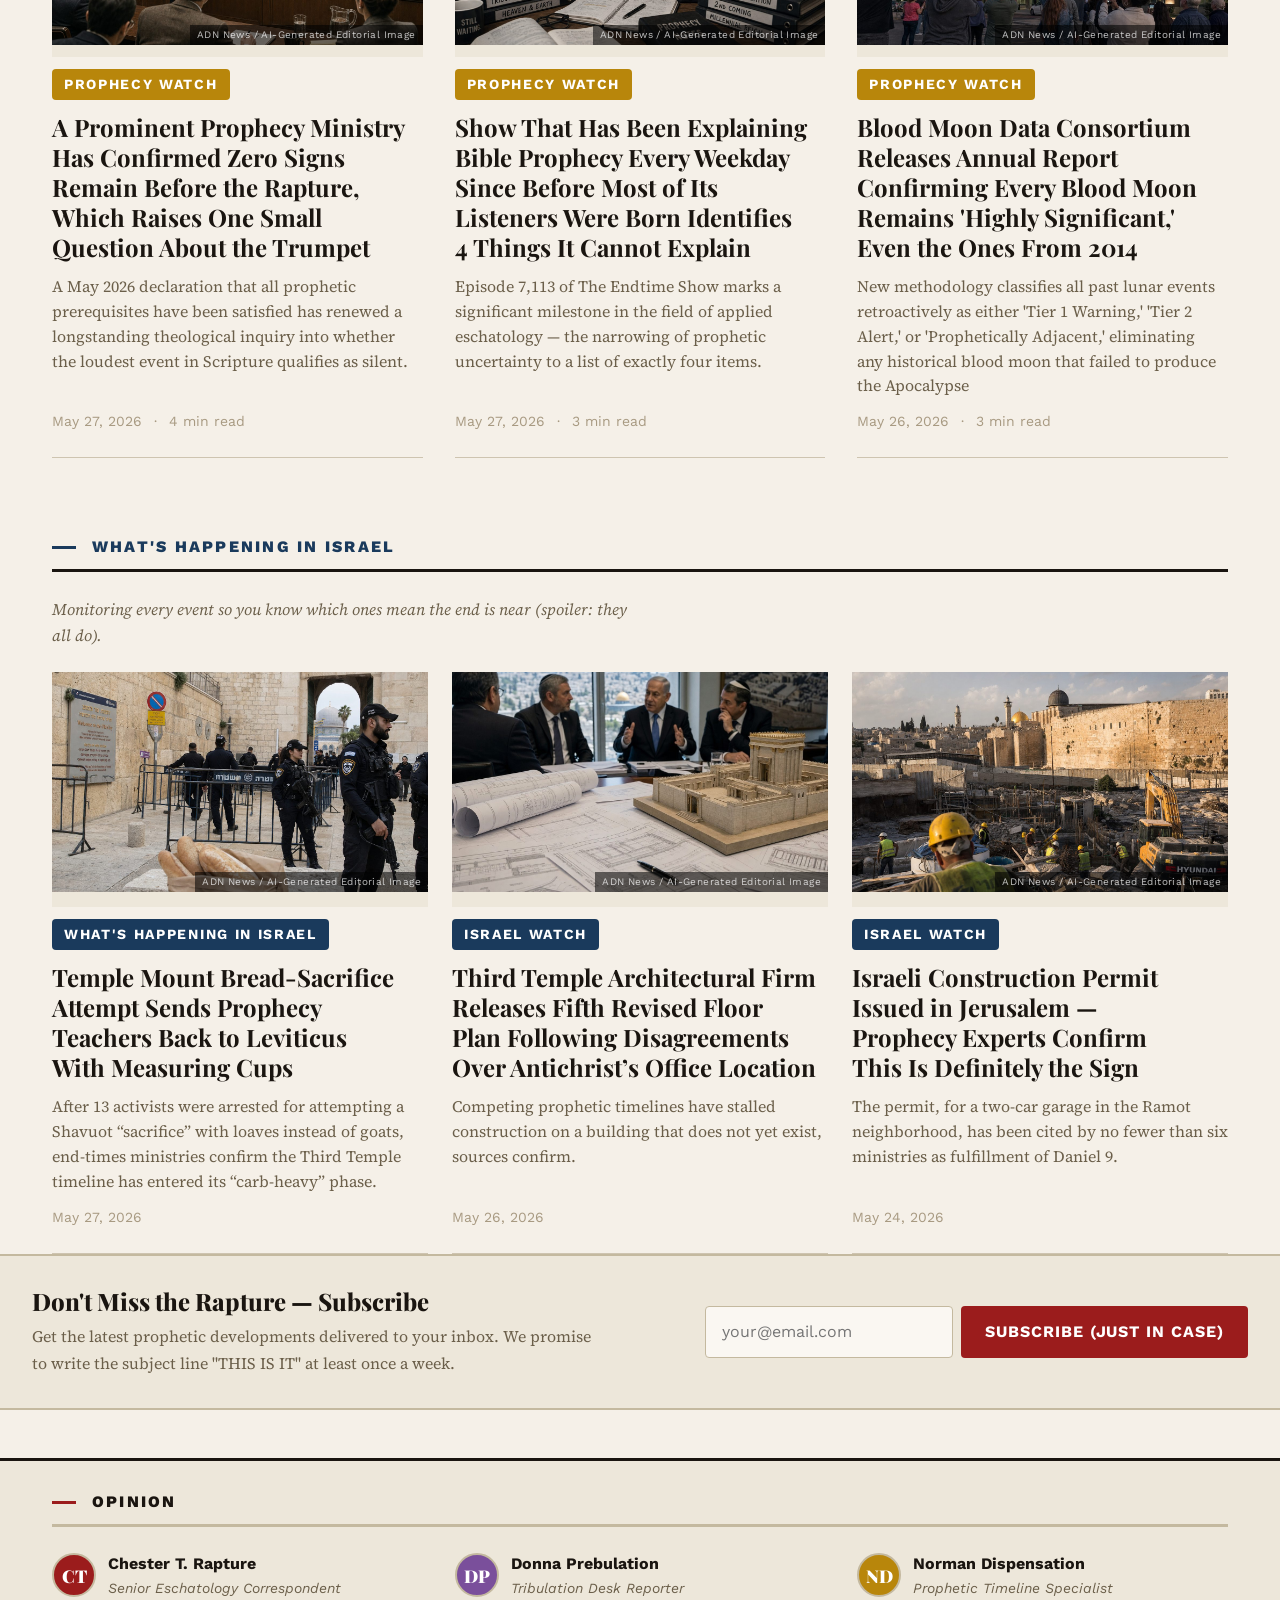
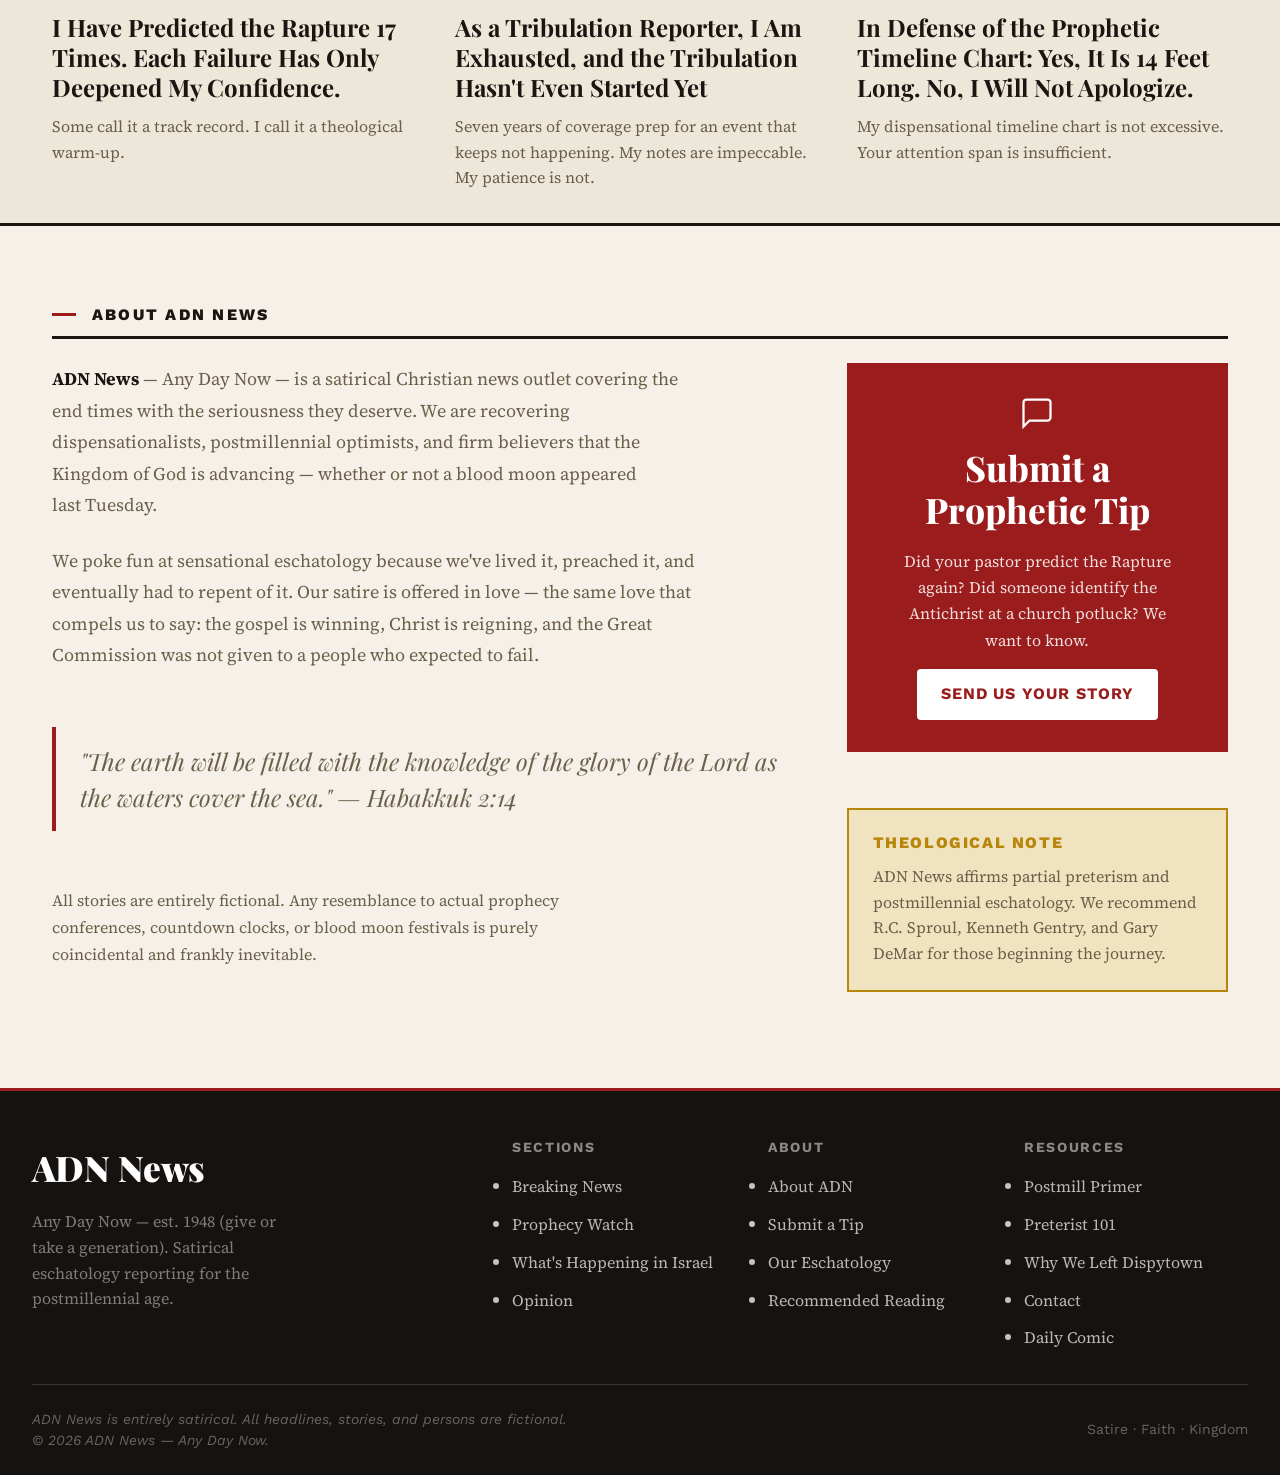
==== commit 27328ee7: "Force full redeploy: all compressed JPG images" ====
--- a/index.html
+++ b/index.html
@@ -293,3 +293,4 @@
 </script>
 </body>
 </html>
+<!-- deploy: 20260527-v2 -->
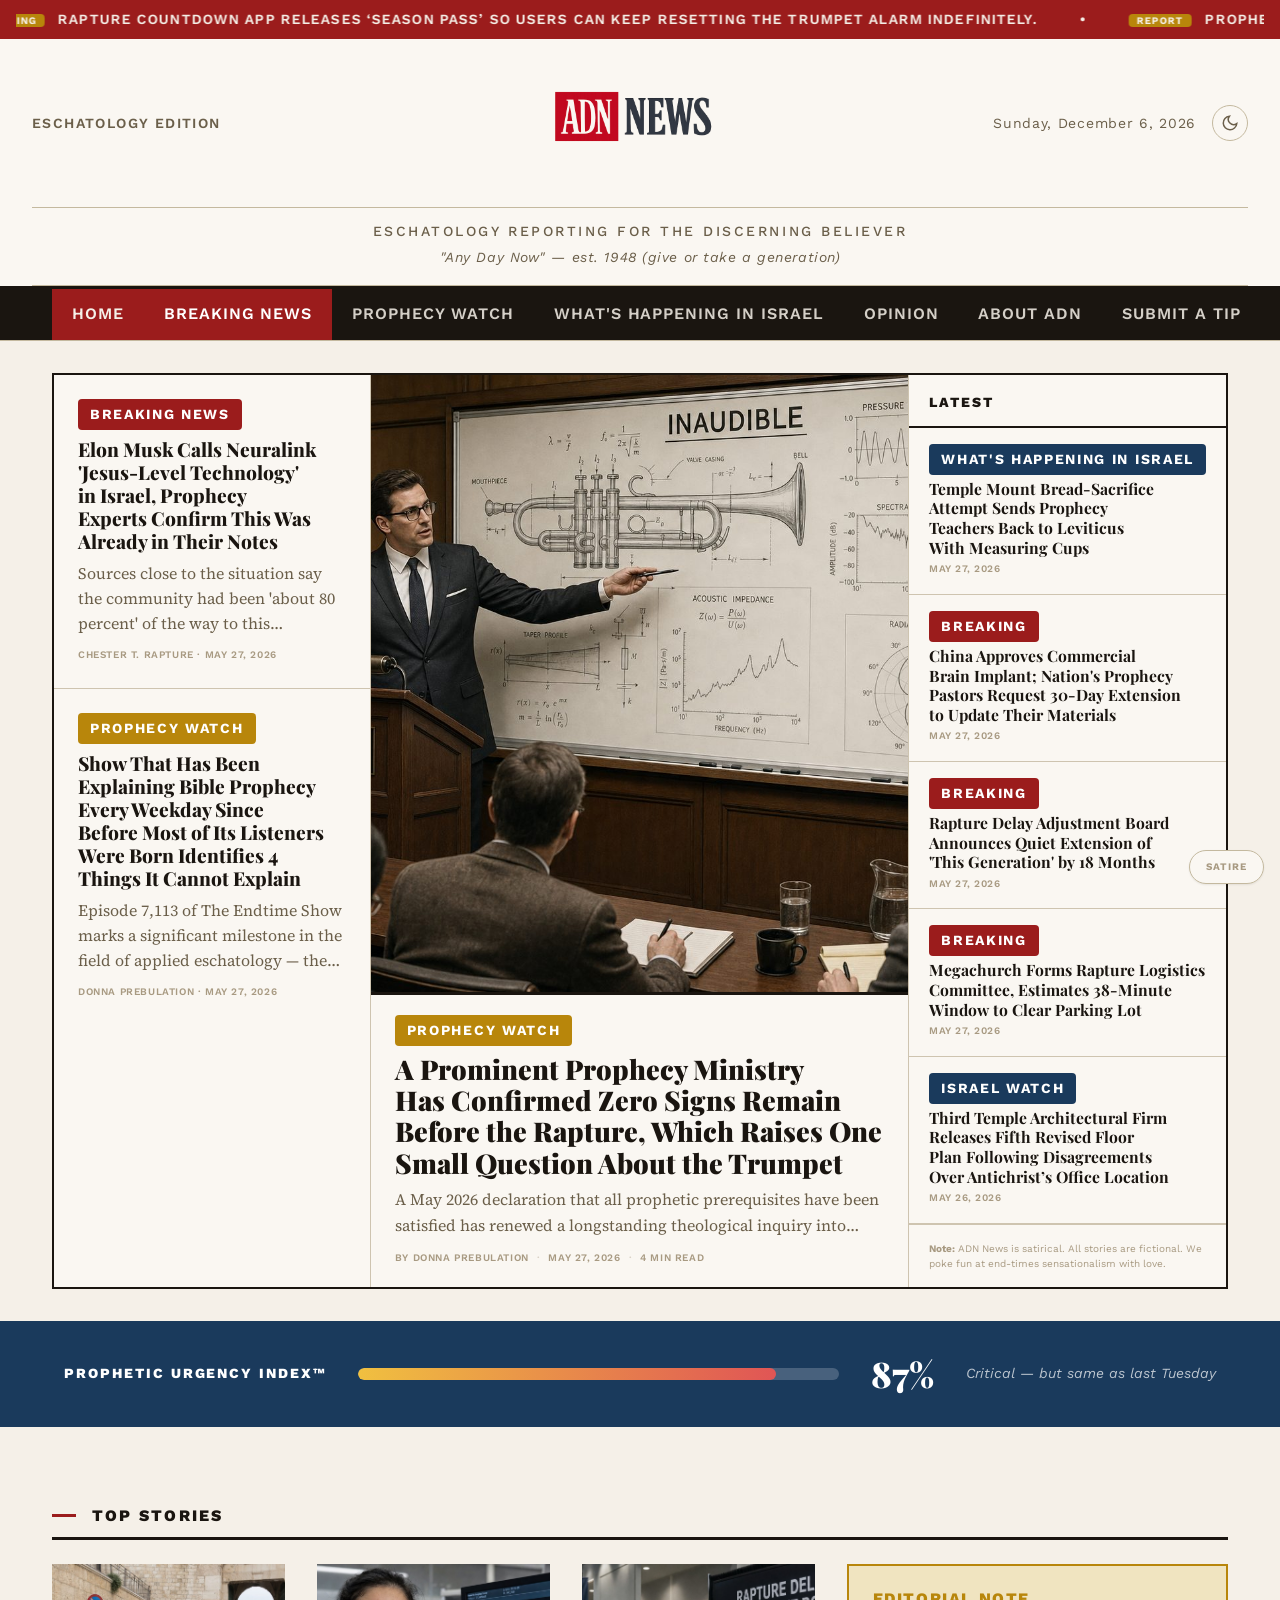
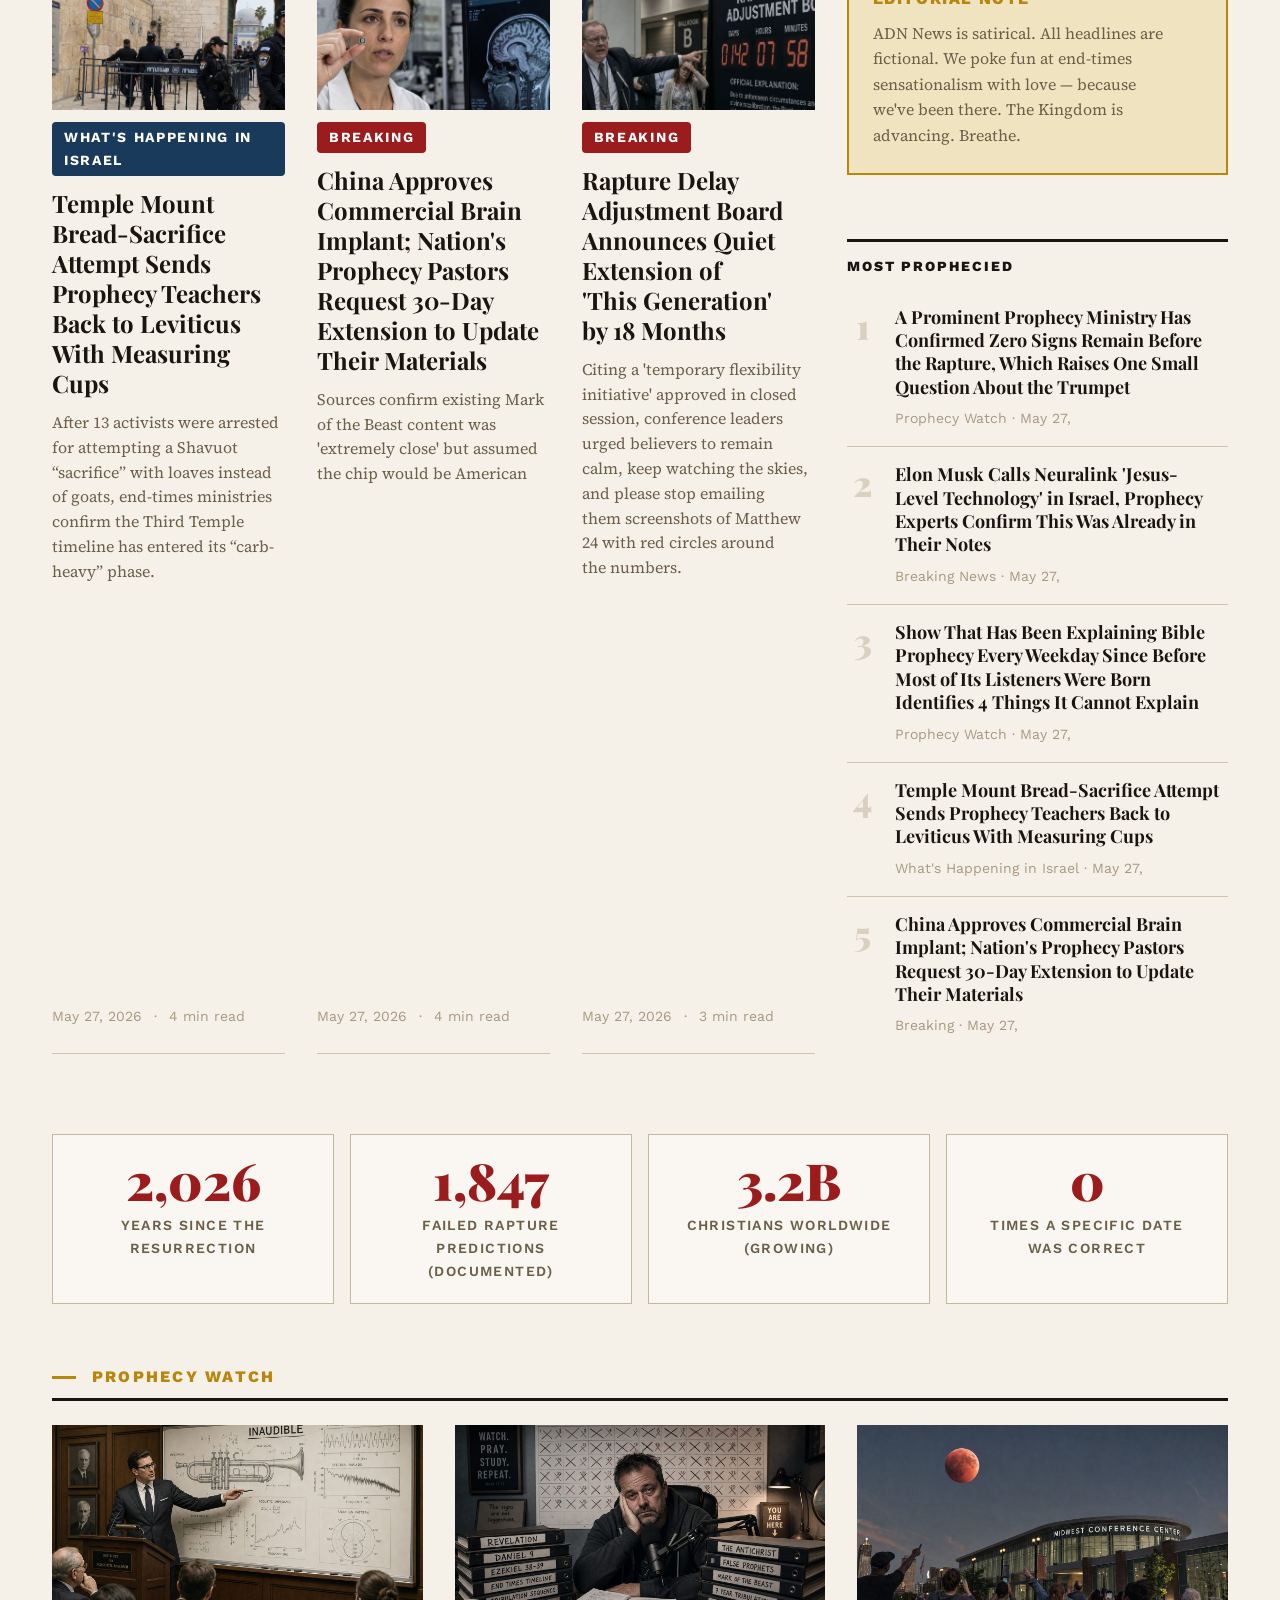
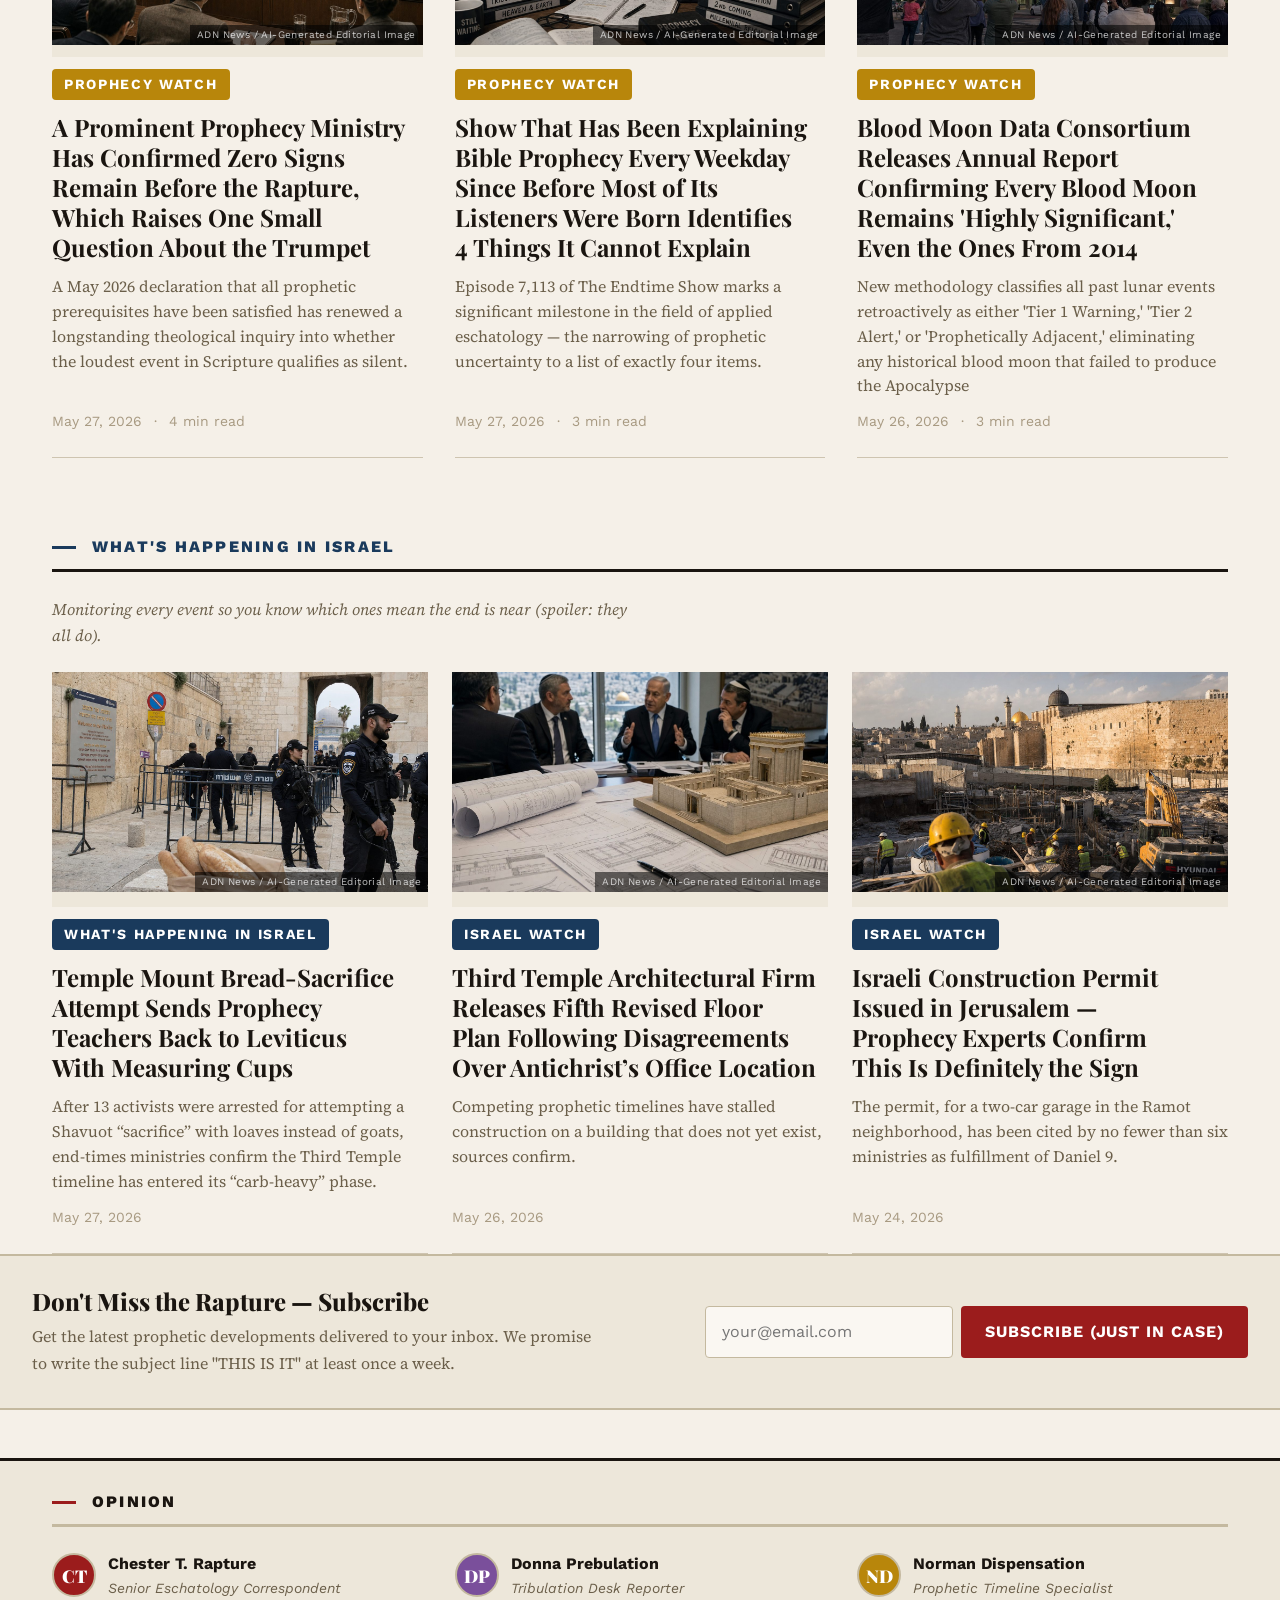
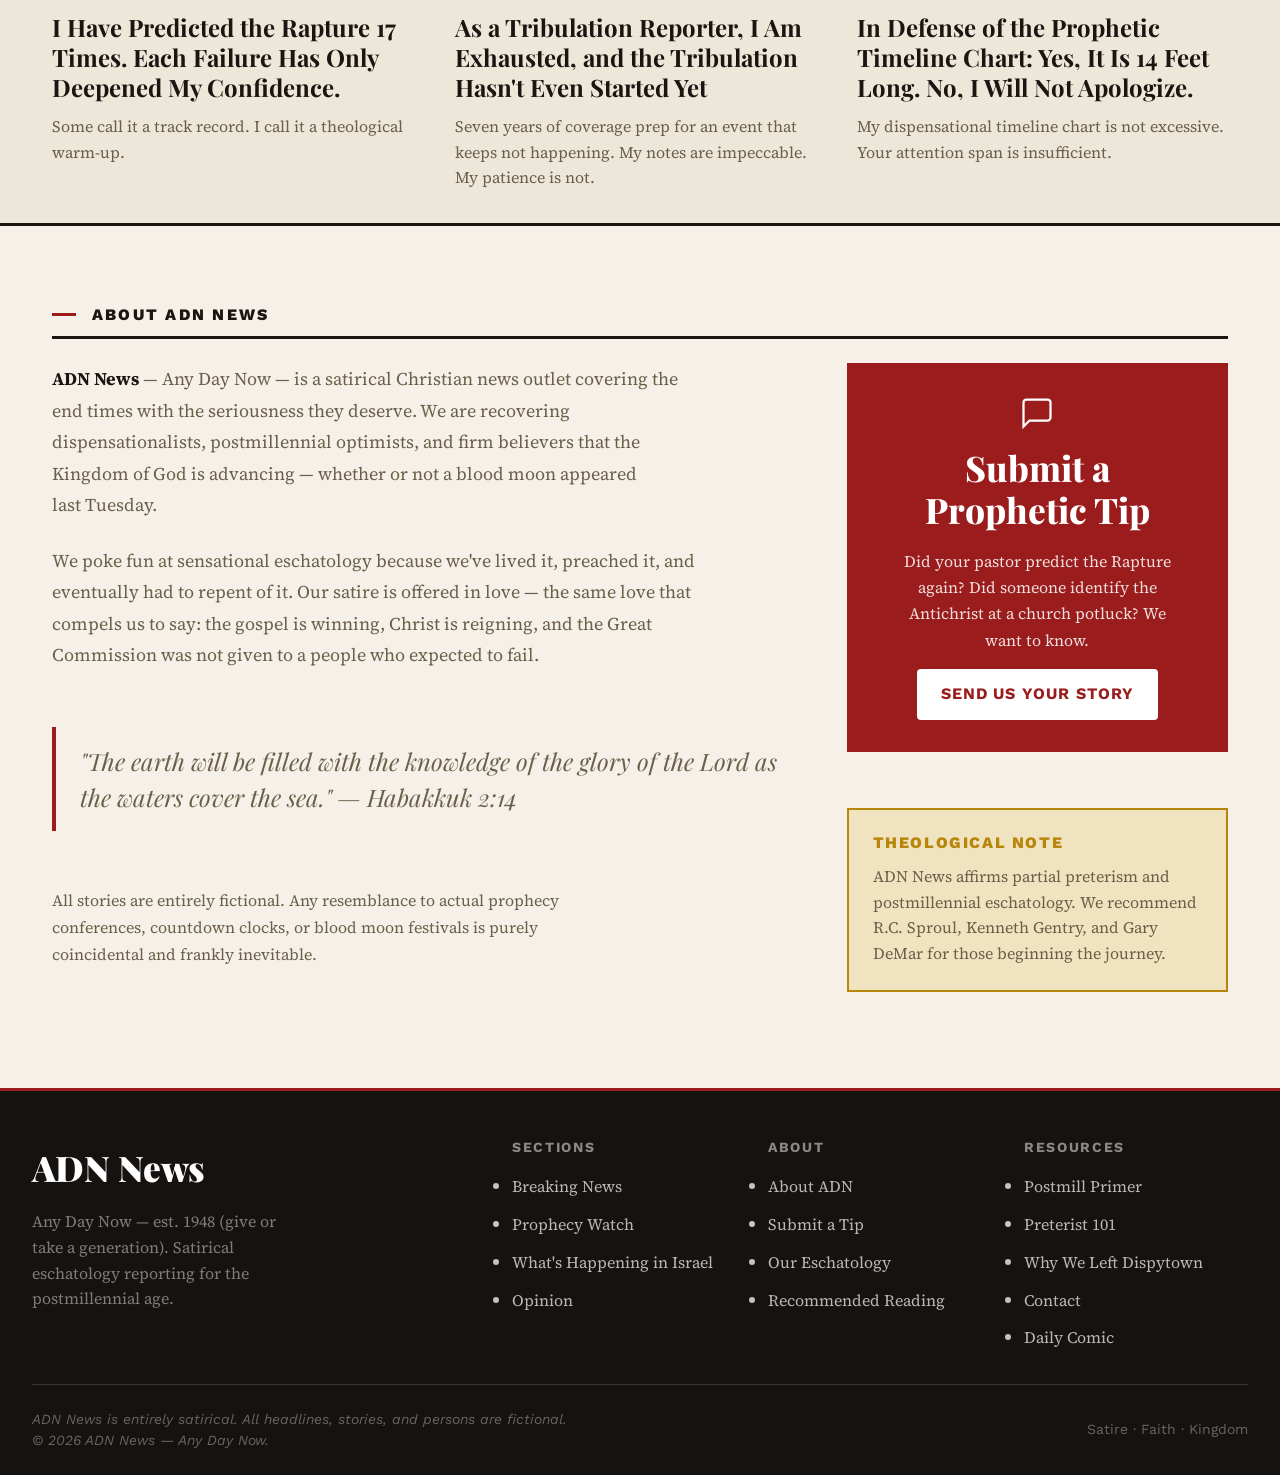
==== commit 6b0fe25a: "Mobile masthead cleanup: center logo, hide edition/date/toggle on mobile (CSS v10)" ====
--- a/index.html
+++ b/index.html
@@ -15,7 +15,7 @@
   <link rel="icon" type="image/png" sizes="32x32" href="images/favicon-32.png" />
   <link rel="icon" type="image/png" sizes="192x192" href="images/favicon-192.png" />
   <link rel="stylesheet" href="css/base.css?v=9" />
-  <link rel="stylesheet" href="css/style.css?v=9" />
+  <link rel="stylesheet" href="css/style.css?v=10" />
   <style>
     .satire-watermark { position:fixed;bottom:var(--space-4);right:var(--space-4);background:var(--color-surface);border:1px solid var(--color-border);border-radius:var(--radius-full);padding:var(--space-2) var(--space-4);font-family:var(--font-sans);font-size:10px;font-weight:700;letter-spacing:0.1em;text-transform:uppercase;color:var(--color-text-faint);z-index:100;pointer-events:none;box-shadow:var(--shadow-sm); }
     .site-header.scrolled { box-shadow: var(--shadow-md); }
--- a/css/style.css
+++ b/css/style.css
@@ -1203,7 +1203,19 @@
   .prophecy-meter-inner { flex-wrap: wrap; gap: var(--space-3); padding: 0; }
   .prophecy-meter-caption { display: none; }
   .footer-top { grid-template-columns: 1fr 1fr; gap: var(--space-6); }
-  .masthead-date-line { flex-direction: column; gap: var(--space-2); text-align: center; }
+  /* Mobile masthead: hide flanking elements, center logo only */
+  .masthead-date-line {
+    display: flex;
+    justify-content: center;
+    align-items: center;
+    padding-bottom: var(--space-2);
+  }
+  .masthead-date-line .edition-label { display: none; }
+  .masthead-date-line .masthead-header-controls { display: none; }
+  .masthead-logo-link { margin: 0 auto; }
+  .site-logo-img { height: 100px; }
+  .masthead-tagline-row { padding: var(--space-1) 0 var(--space-1); }
+  .site-subtitle { padding-top: var(--space-1); }
   .opinion-strip-inner { padding: 0 var(--space-4); }
   .nav-link { padding: var(--space-3) var(--space-4); font-size: 0.75rem; }
 }
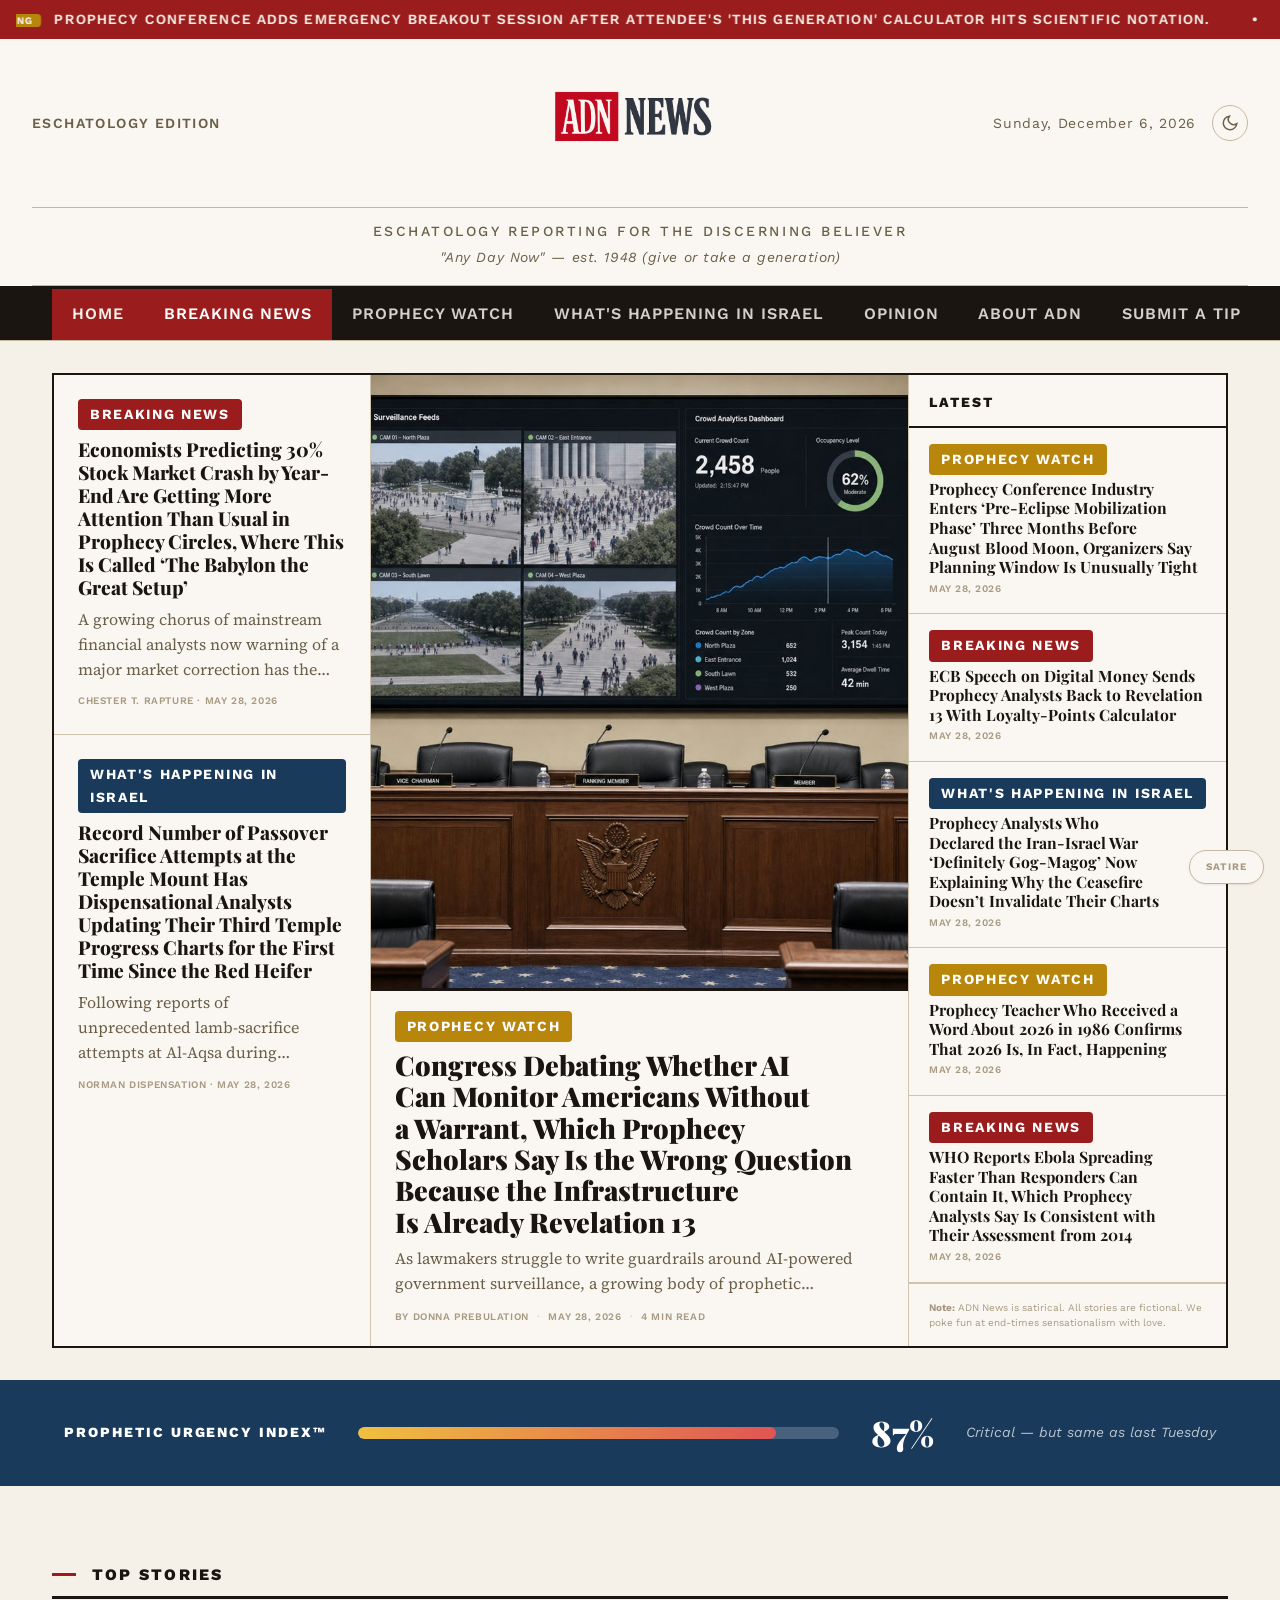
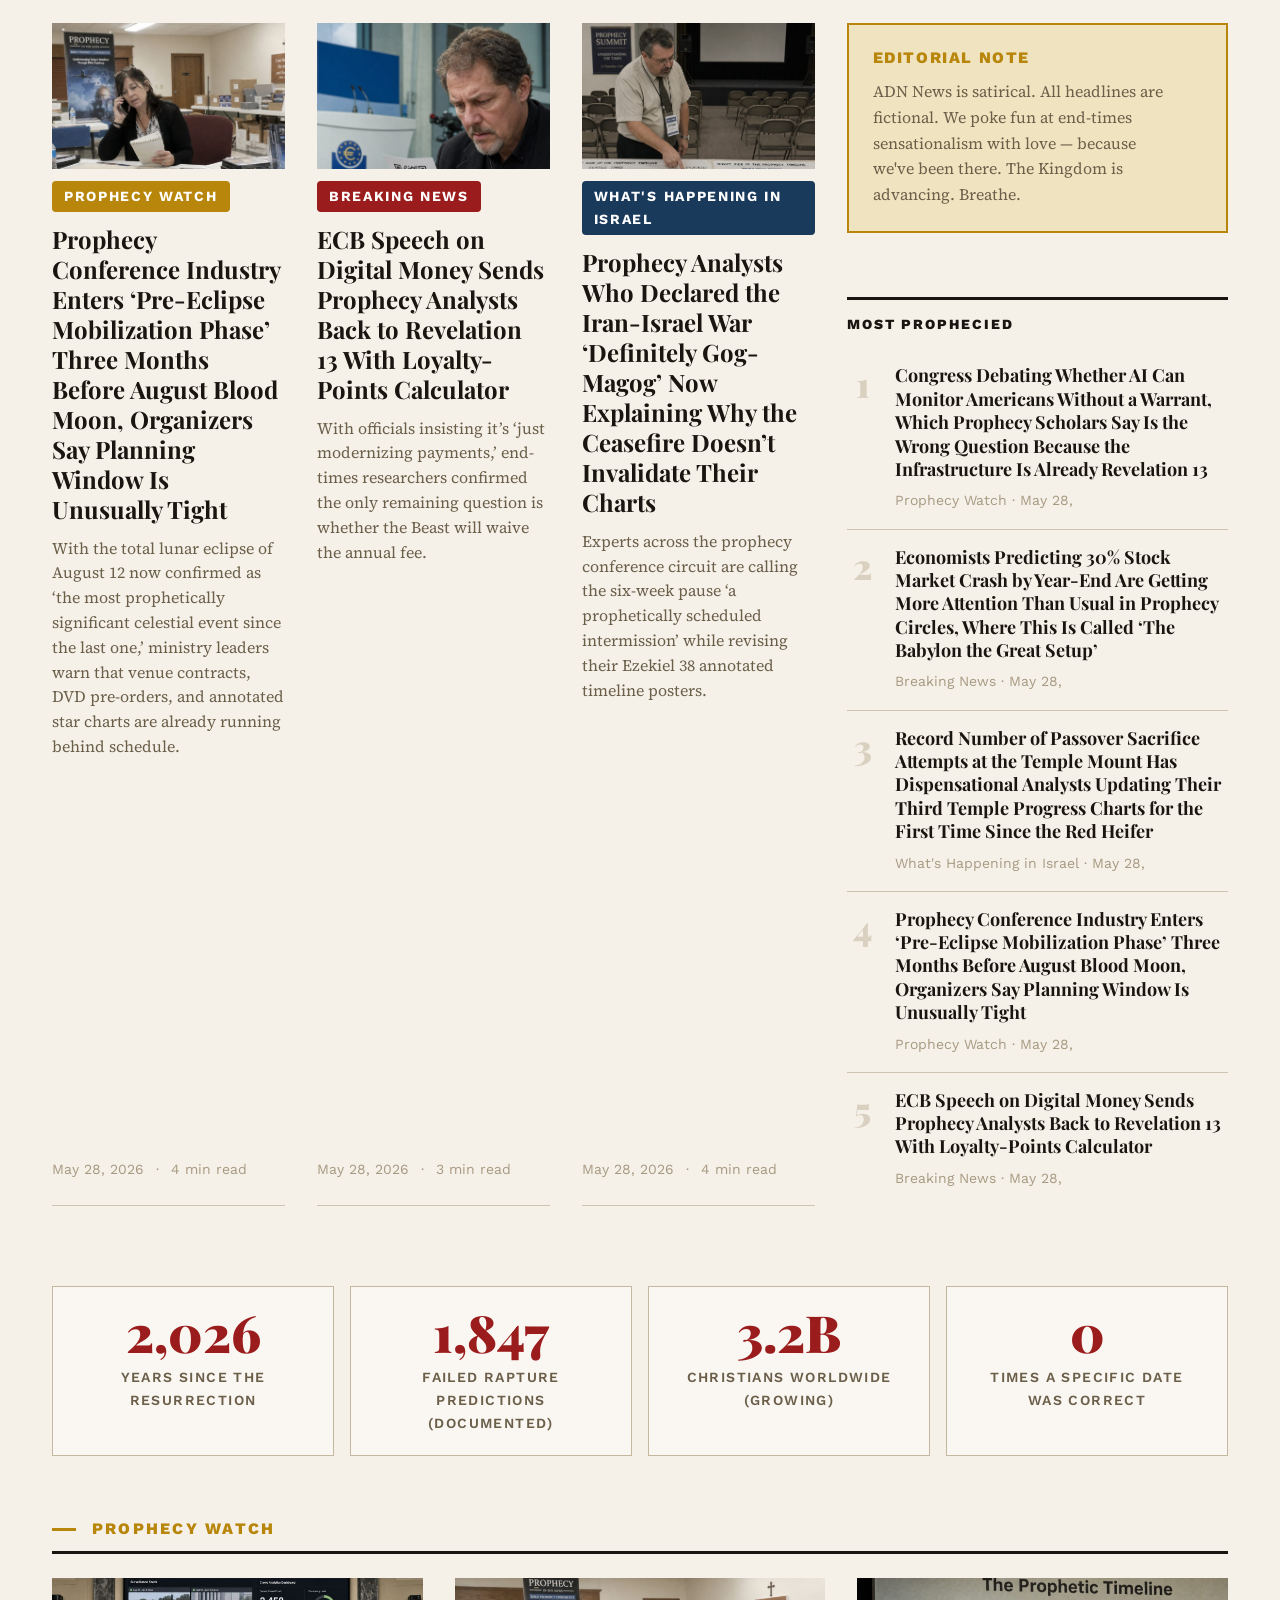
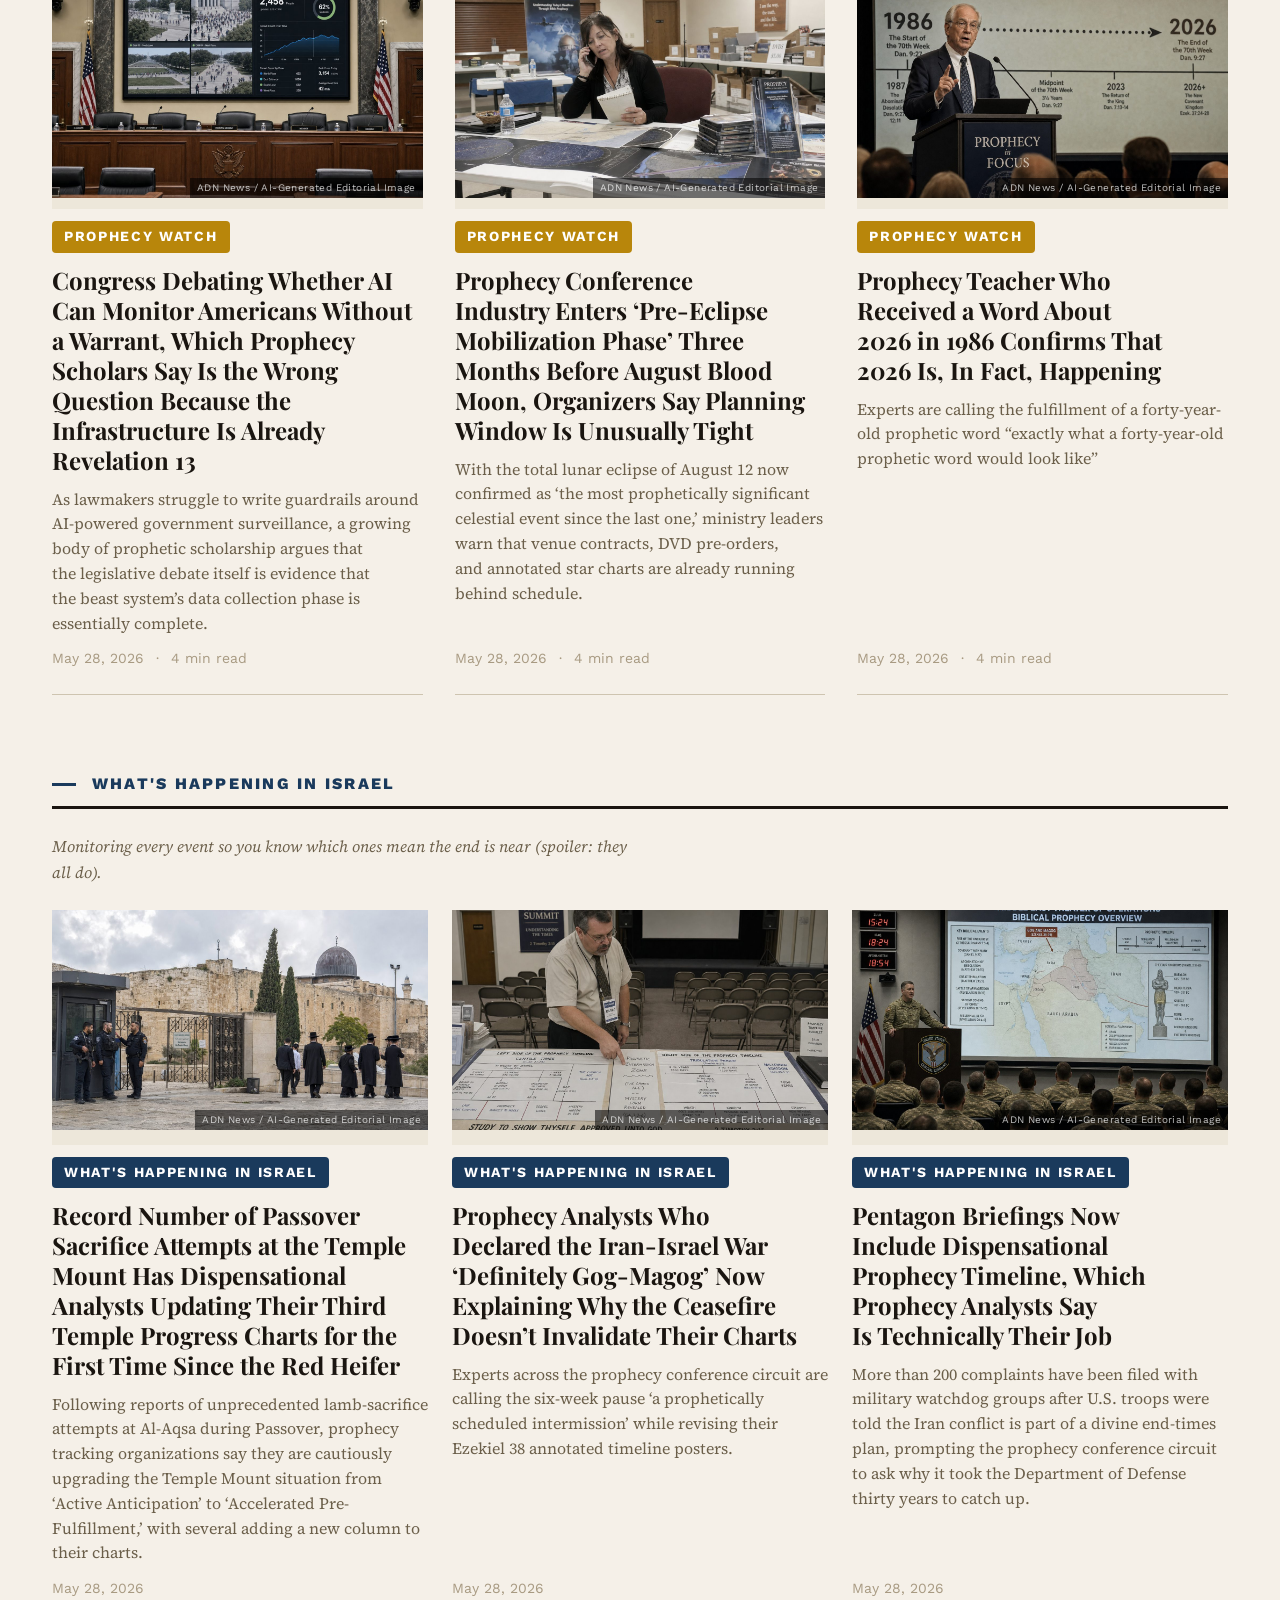
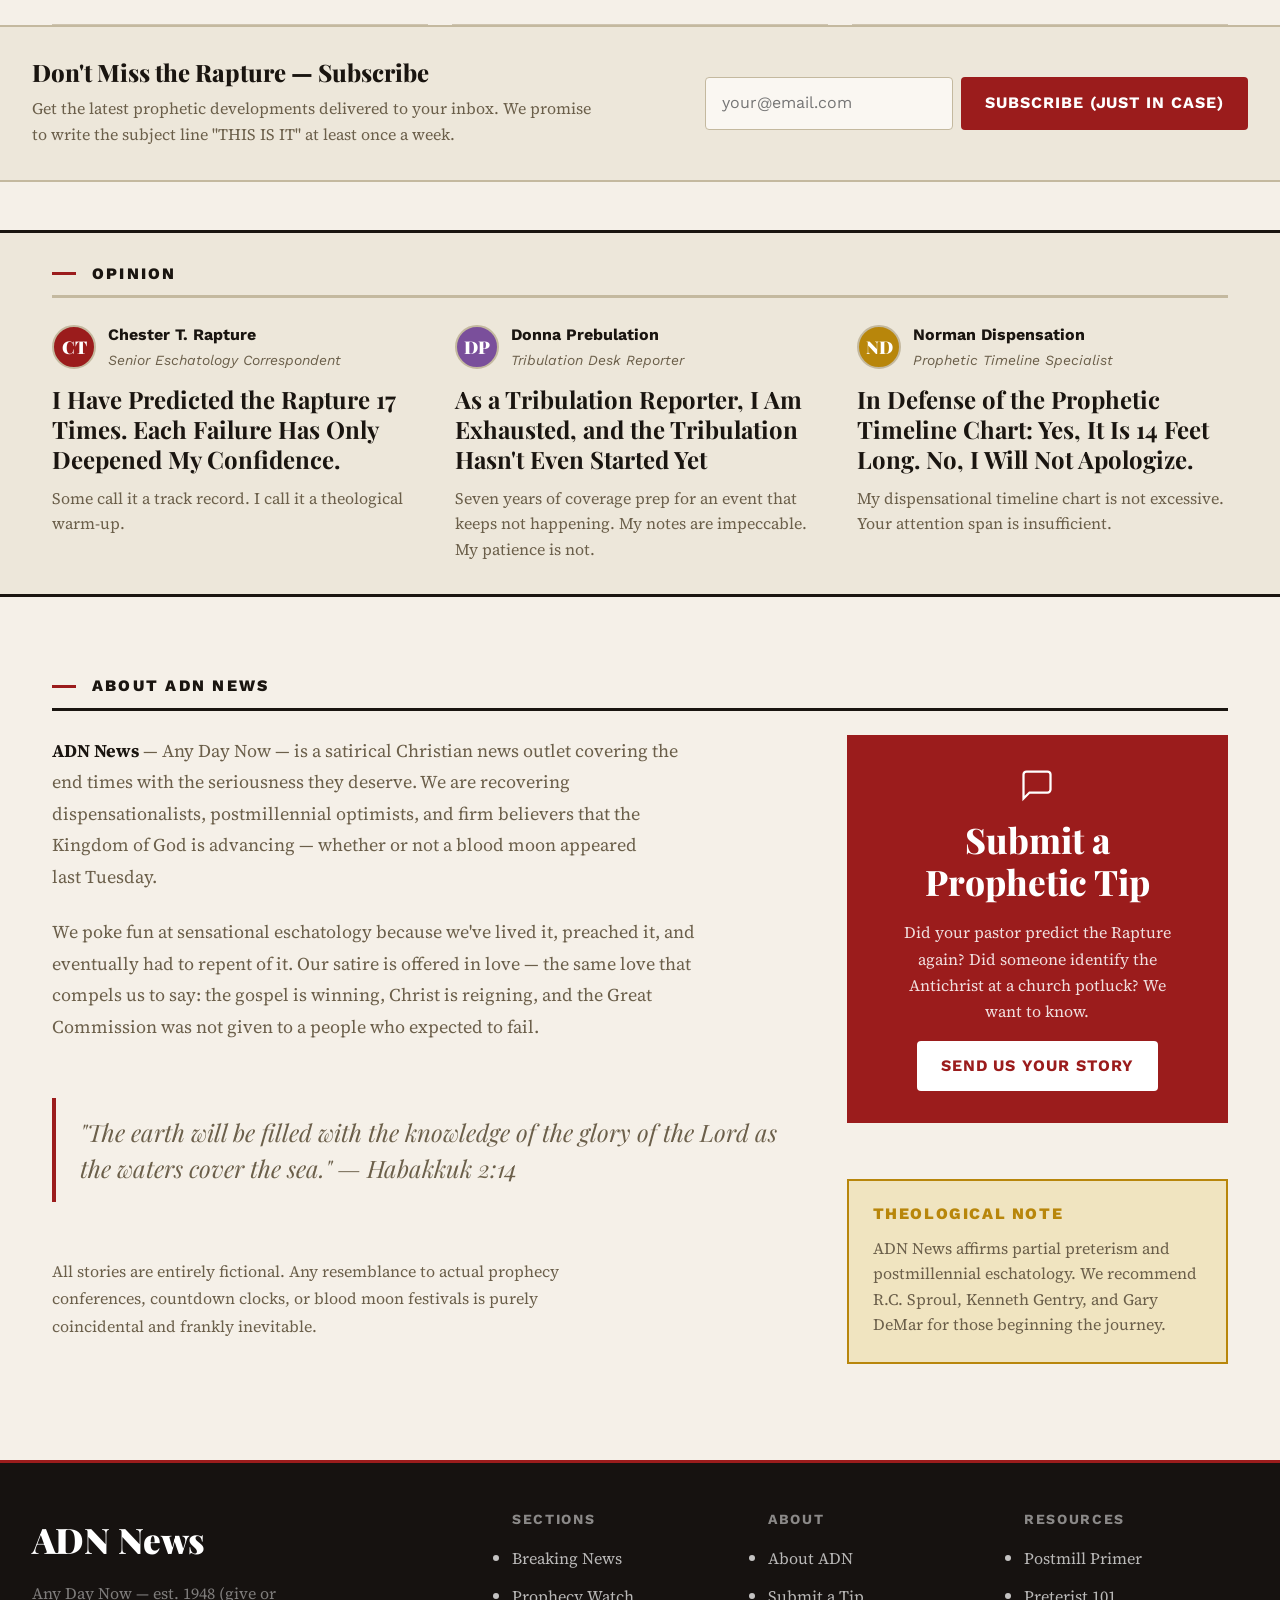
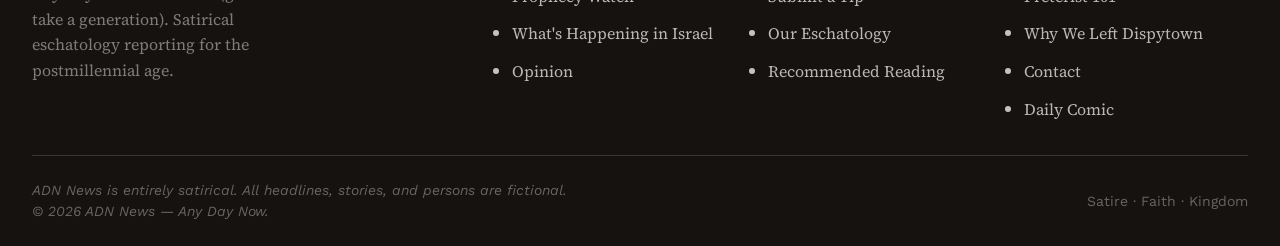
==== commit 2696e854: "Fix safe() + bump v10: index.html" ====
--- a/index.html
+++ b/index.html
@@ -256,7 +256,7 @@
     </div>
   </div>
 </footer>
-<script src="js/main.js?v=9"></script>
+<script src="js/main.js?v=10"></script>
 <script>
 (function () {
   var form = document.getElementById('newsletter-form');
